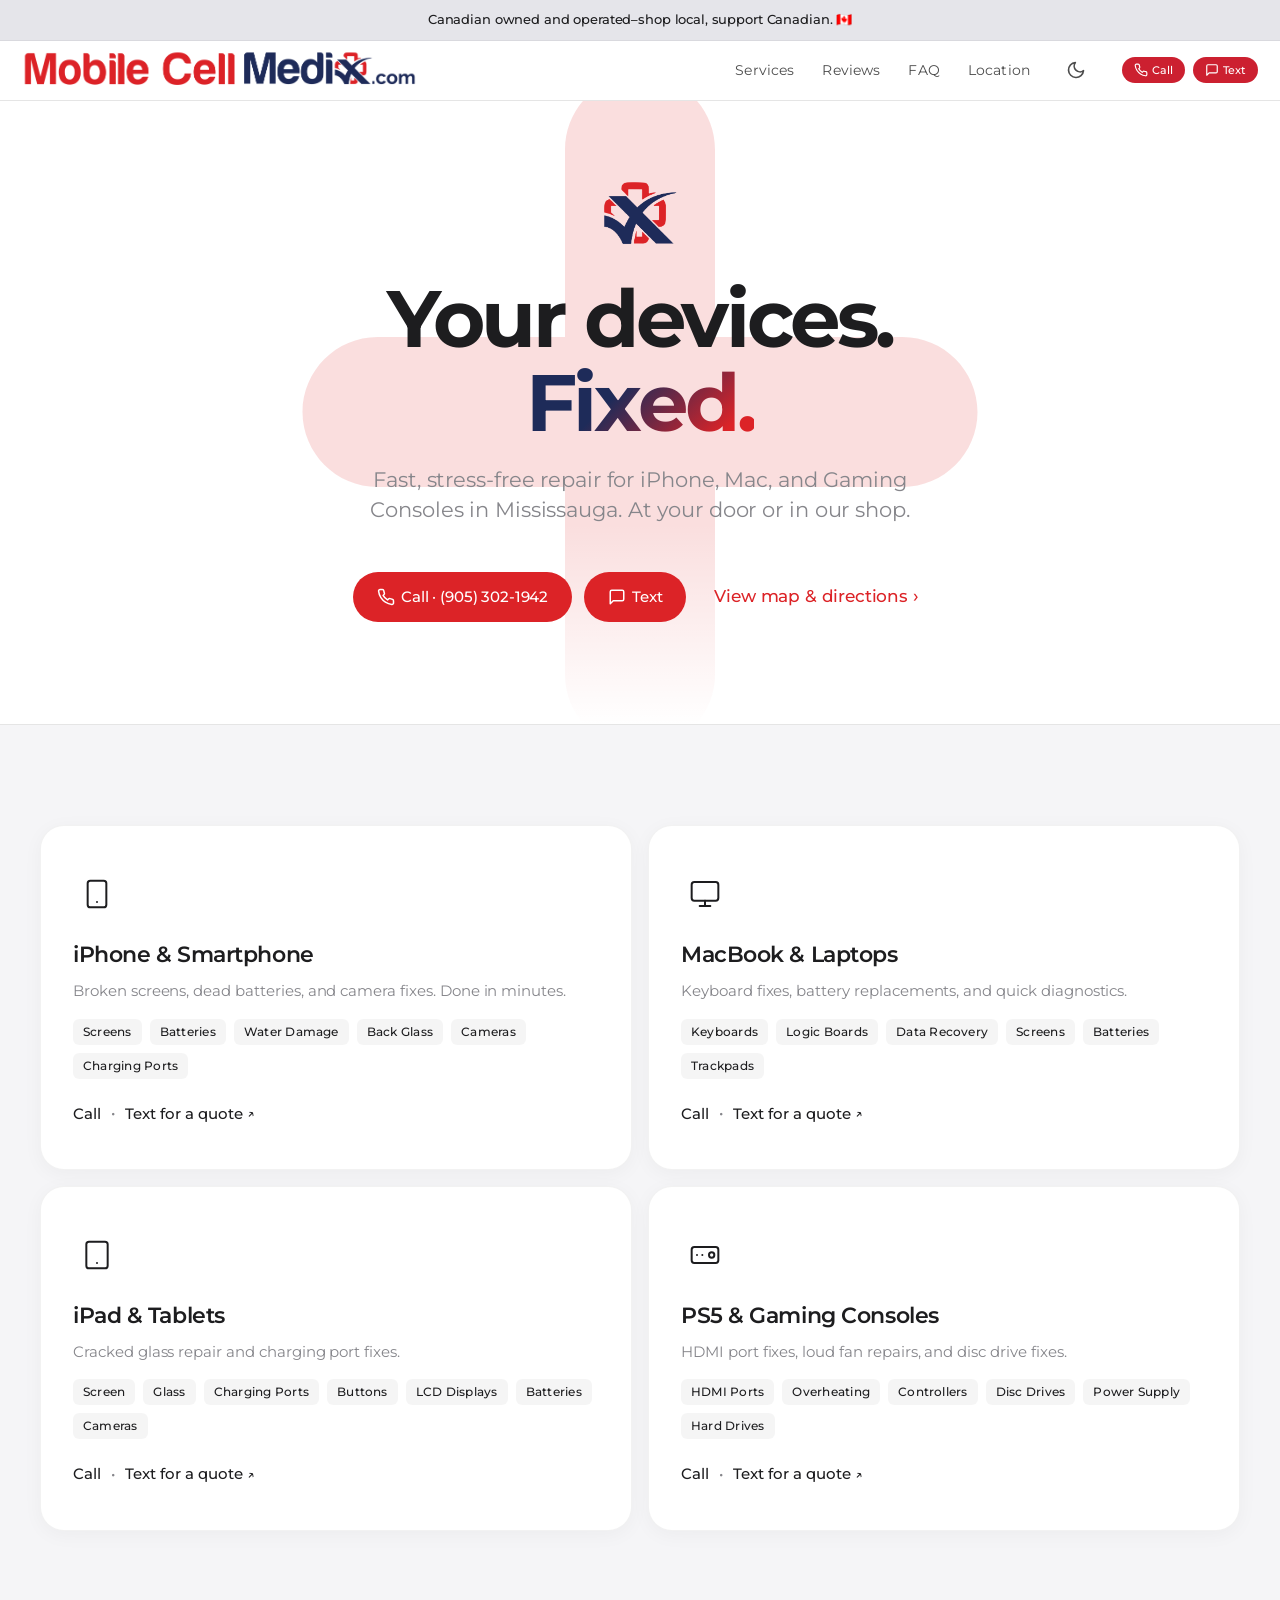
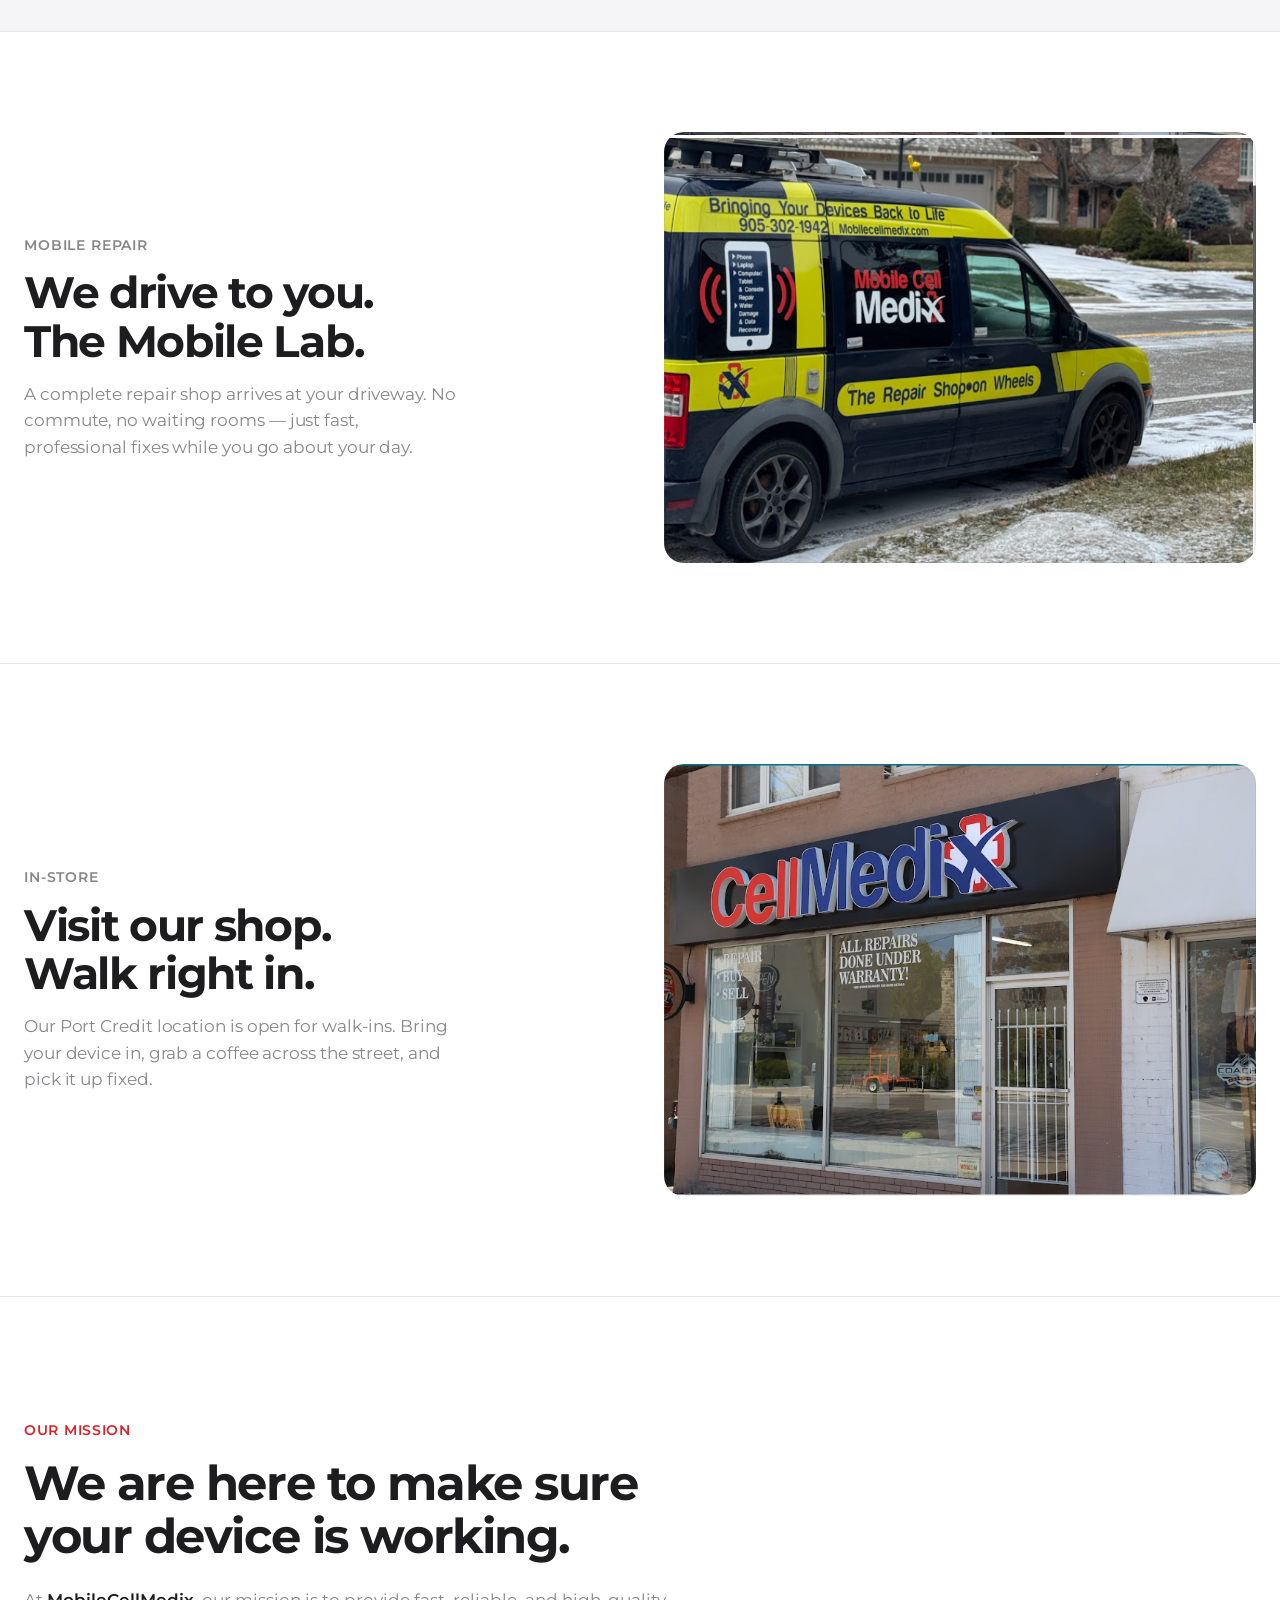
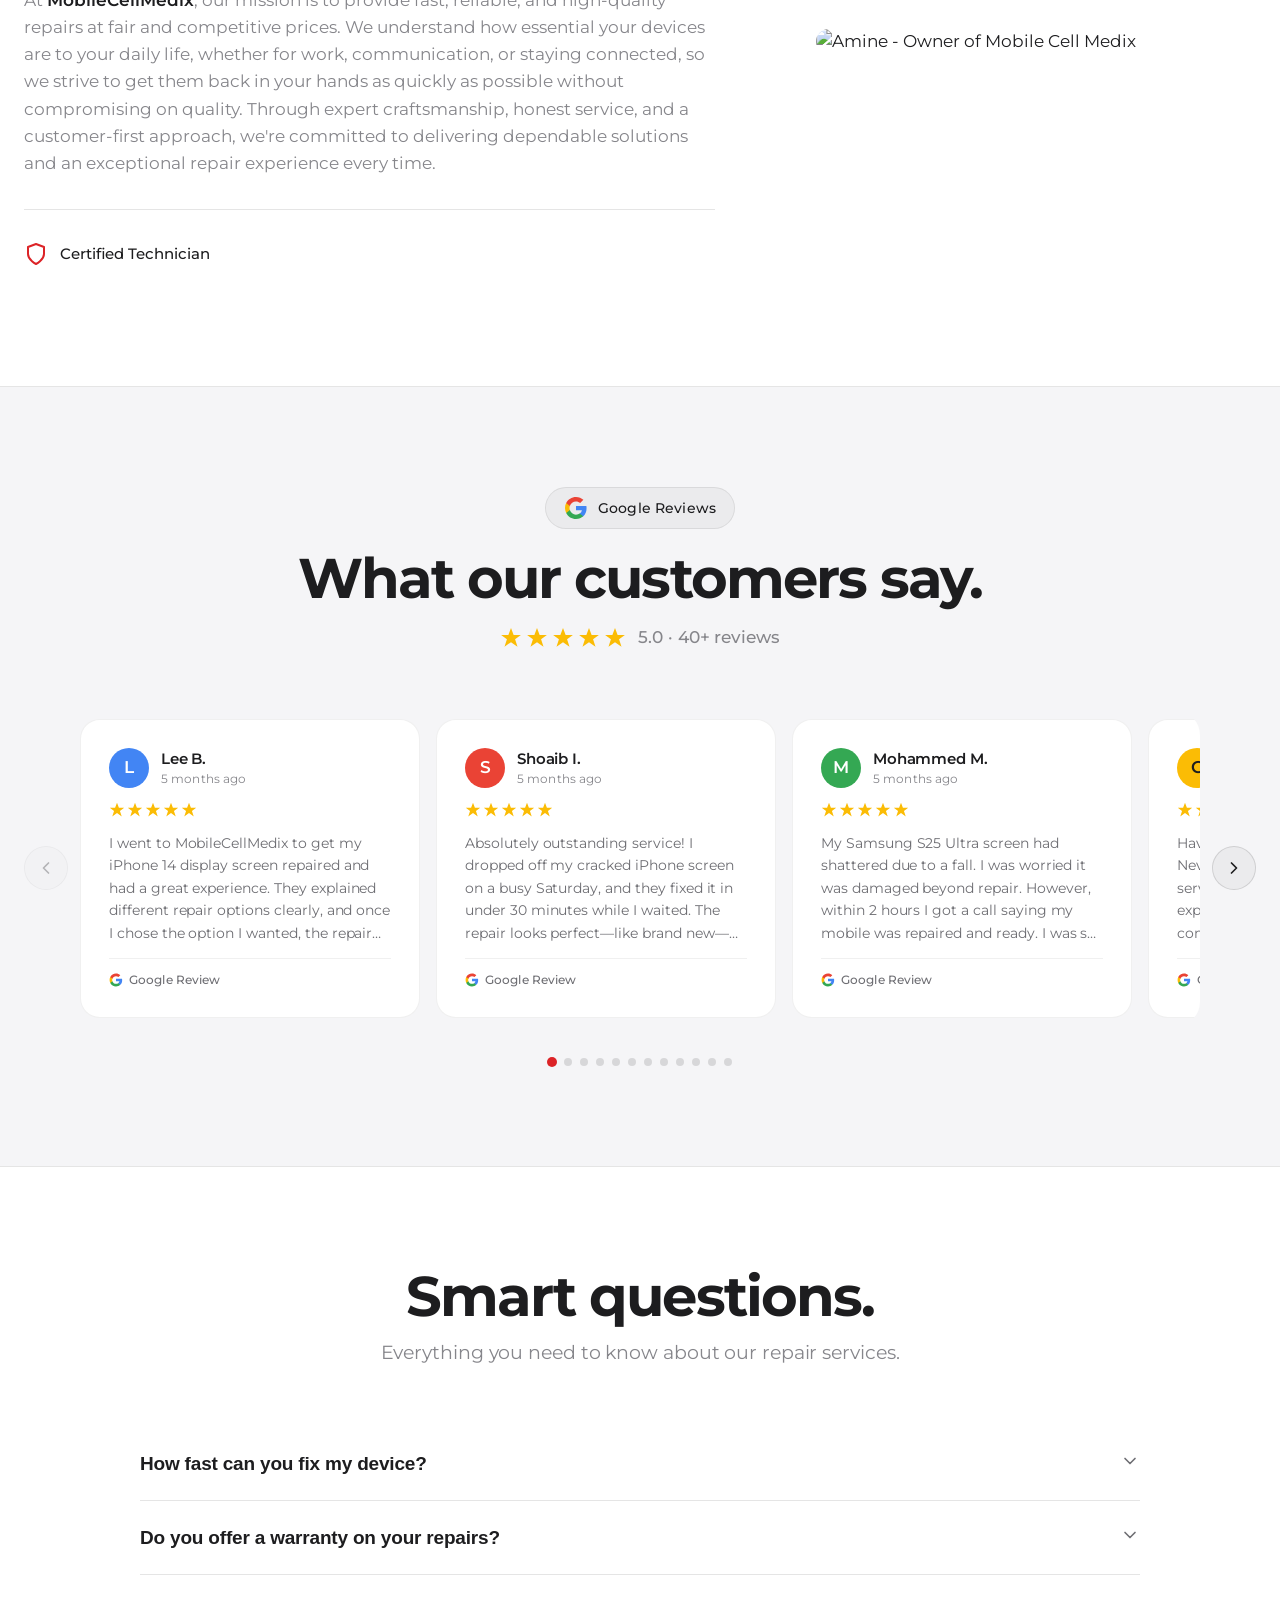
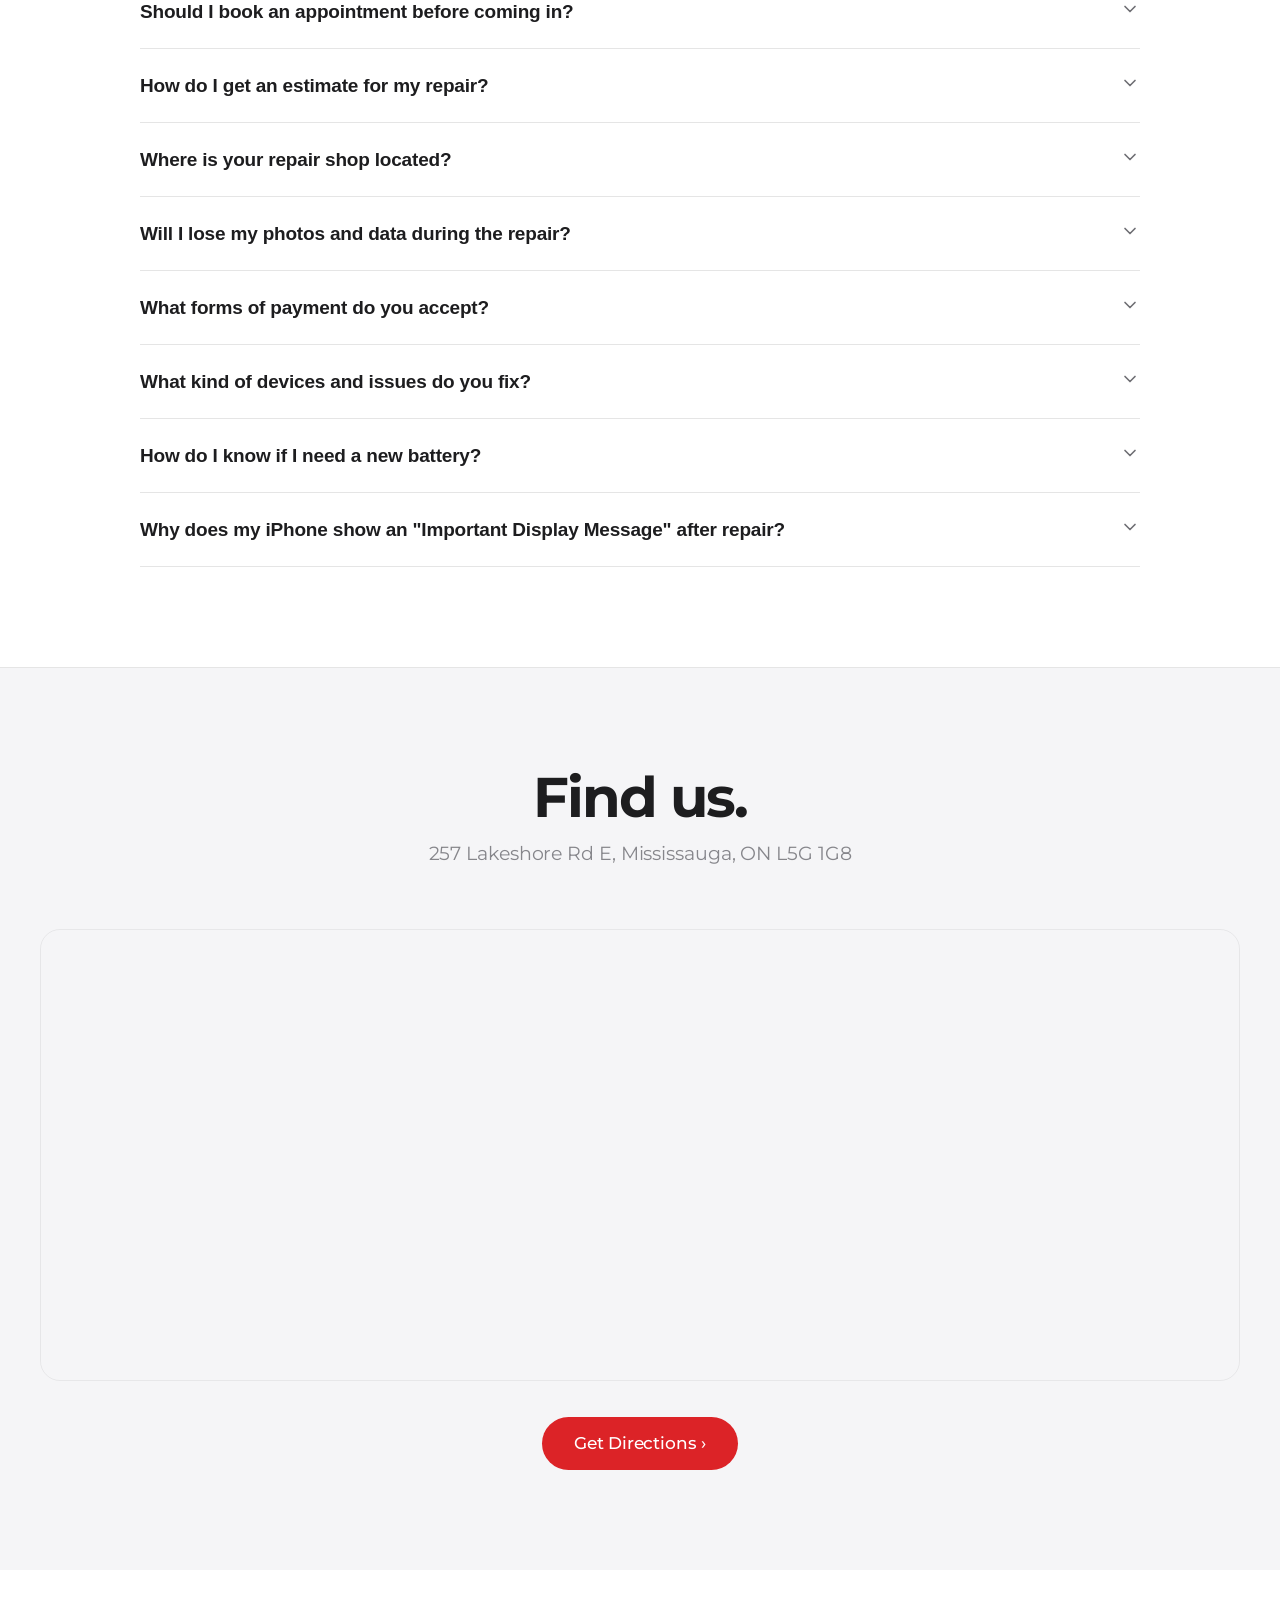
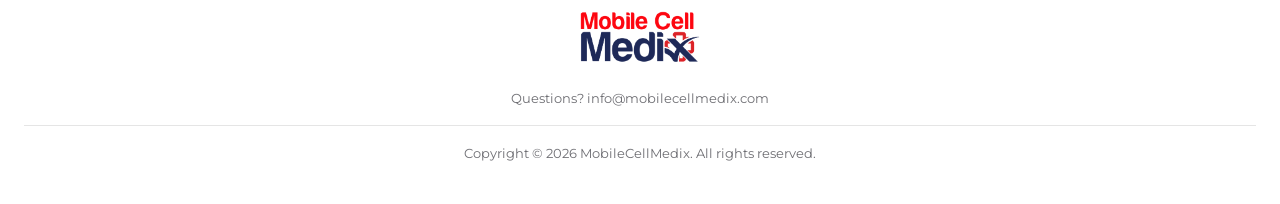
==== index.html @ 8d27ac30 "Update business name in customer reviews" ====
<!doctype html>
<html lang="en">
  <head>
    <meta charset="UTF-8" />
    <meta name="viewport" content="width=device-width, initial-scale=1.0" />
    <title>MobileCellMedix — iPhone, Mac & Console Repair in Mississauga</title>
  <meta name="description" content="Professional repair for iPhone, MacBook, iPad, and PS5 in Mississauga. We come to you or visit our Port Credit shop." />
    
    <link rel="preconnect" href="https://fonts.googleapis.com">
    <link rel="preconnect" href="https://fonts.gstatic.com" crossorigin>
    <link href="https://fonts.googleapis.com/css2?family=Montserrat:wght@400;500;600;700&display=swap" rel="stylesheet">
    
    <link rel="stylesheet" href="styles.css" />
    <link rel="icon" href="photos/logo.png" type="image/png" />
  </head>

  <body>
    <body>
    <div class="top-banner">
      Canadian owned and operated–shop local, support Canadian. 🇨🇦
    </div>

    <!-- ========== Header ========== -->
    <header class="site-header" id="site-header">
      <div class="header-inner">
        <a href="#" class="header-logo">
          <img src="photos/logo_name_horizontal.png" alt="Mobile Cell Medix" />
        </a>
        <nav class="header-nav">
          <a href="#services" class="header-link">Services</a>
          <a href="#reviews" class="header-link">Reviews</a>
          <a href="#faq" class="header-link">FAQ</a>
          <a href="#map-section" class="header-link">Location</a>
          <button
            class="theme-toggle"
            id="theme-toggle"
            aria-label="Toggle light/dark mode"
          >
            <svg
              class="sun-icon"
              xmlns="http://www.w3.org/2000/svg"
              width="20"
              height="20"
              viewBox="0 0 24 24"
              fill="none"
              stroke="currentColor"
              stroke-width="2"
              stroke-linecap="round"
              stroke-linejoin="round"
            >
              <circle cx="12" cy="12" r="5" />
              <line x1="12" y1="1" x2="12" y2="3" />
              <line x1="12" y1="21" x2="12" y2="23" />
              <line x1="4.22" y1="4.22" x2="5.64" y2="5.64" />
              <line x1="18.36" y1="18.36" x2="19.78" y2="19.78" />
              <line x1="1" y1="12" x2="3" y2="12" />
              <line x1="21" y1="12" x2="23" y2="12" />
              <line x1="4.22" y1="19.78" x2="5.64" y2="18.36" />
              <line x1="18.36" y1="5.64" x2="19.78" y2="4.22" />
            </svg>
            <svg
              class="moon-icon"
              xmlns="http://www.w3.org/2000/svg"
              width="20"
              height="20"
              viewBox="0 0 24 24"
              fill="none"
              stroke="currentColor"
              stroke-width="2"
              stroke-linecap="round"
              stroke-linejoin="round"
              style="display: none"
            >
              <path d="M21 12.79A9 9 0 1 1 11.21 3 7 7 0 0 0 21 12.79z" />
            </svg>
          </button>
          <div class="header-contact-group">
            <a href="tel:9053021942" class="header-cta" title="Call us">
              <svg
                xmlns="http://www.w3.org/2000/svg"
                width="14"
                height="14"
                viewBox="0 0 24 24"
                fill="none"
                stroke="currentColor"
                stroke-width="2"
                stroke-linecap="round"
                stroke-linejoin="round"
              >
                <path
                  d="M22 16.92v3a2 2 0 0 1-2.18 2 19.79 19.79 0 0 1-8.63-3.07 19.5 19.5 0 0 1-6-6 19.79 19.79 0 0 1-3.07-8.67A2 2 0 0 1 4.11 2h3a2 2 0 0 1 2 1.72 12.84 12.84 0 0 0 .7 2.81 2 2 0 0 1-.45 2.11L8.09 9.91a16 16 0 0 0 6 6l1.27-1.27a2 2 0 0 1 2.11-.45 12.84 12.84 0 0 0 2.81.7A2 2 0 0 1 22 16.92z"
                ></path>
              </svg>
              Call
            </a>
            <a href="sms:9053021942" class="header-cta" title="Text us">
              <svg
                xmlns="http://www.w3.org/2000/svg"
                width="14"
                height="14"
                viewBox="0 0 24 24"
                fill="none"
                stroke="currentColor"
                stroke-width="2"
                stroke-linecap="round"
                stroke-linejoin="round"
              >
                <path
                  d="M21 15a2 2 0 0 1-2 2H7l-4 4V5a2 2 0 0 1 2-2h14a2 2 0 0 1 2 2z"
                ></path>
              </svg>
              Text
            </a>
          </div>
        </nav>
      </div>
    </header>

    <!-- ========== Hero ========== -->
    <section class="hero">
      <svg
        class="bg-medic-cross"
        xmlns="http://www.w3.org/2000/svg"
        viewBox="0 0 24 24"
        fill="currentColor"
      >
        <path
          d="M19 10h-5V5c0-1.1-.9-2-2-2h-0c-1.1 0-2 .9-2 2v5H5c-1.1 0-2 .9-2 2v0c0 1.1.9 2 2 2h5v5c0 1.1.9 2 2 2h0c1.1 0 2-.9 2-2v-5h5c1.1 0 2-.9 2-2v0c0-1.1-.9-2-2-2z"
        />
      </svg>
      <div class="hero-content reveal">
        <img
          src="photos/logo.png"
          alt="Mobile Cell Medix"
          class="hero-logo"
          style="height: 64px; margin-bottom: 32px"
        />
        <h1>Your devices.<br /><span class="gradient-text">Fixed.</span></h1>
        <p class="subhead">
          Fast, stress-free repair for iPhone, Mac, and Gaming Consoles in
          Mississauga. At your door or in our shop.
        </p>
        <div class="hero-actions">
          <div class="contact-buttons-group">
            <a href="tel:9053021942" class="btn-primary" title="Call us">
              <svg
                xmlns="http://www.w3.org/2000/svg"
                width="18"
                height="18"
                viewBox="0 0 24 24"
                fill="none"
                stroke="currentColor"
                stroke-width="2"
                stroke-linecap="round"
                stroke-linejoin="round"
              >
                <path
                  d="M22 16.92v3a2 2 0 0 1-2.18 2 19.79 19.79 0 0 1-8.63-3.07 19.5 19.5 0 0 1-6-6 19.79 19.79 0 0 1-3.07-8.67A2 2 0 0 1 4.11 2h3a2 2 0 0 1 2 1.72 12.84 12.84 0 0 0 .7 2.81 2 2 0 0 1-.45 2.11L8.09 9.91a16 16 0 0 0 6 6l1.27-1.27a2 2 0 0 1 2.11-.45 12.84 12.84 0 0 0 2.81.7A2 2 0 0 1 22 16.92z"
                ></path>
              </svg>
              Call · (905) 302‑1942
            </a>
            <a href="sms:9053021942" class="btn-primary" title="Text us">
              <svg
                xmlns="http://www.w3.org/2000/svg"
                width="18"
                height="18"
                viewBox="0 0 24 24"
                fill="none"
                stroke="currentColor"
                stroke-width="2"
                stroke-linecap="round"
                stroke-linejoin="round"
              >
                <path
                  d="M21 15a2 2 0 0 1-2 2H7l-4 4V5a2 2 0 0 1 2-2h14a2 2 0 0 1 2 2z"
                ></path>
              </svg>
              Text
            </a>
          </div>
          <a href="#map-section" class="btn-secondary" id="directions-link">
            View map &amp; directions<span class="chevron"> ›</span>
          </a>
        </div>
      </div>
    </section>

    <hr class="section-divider" />

    <!-- ========== Services ========== -->
    <section class="services" id="services">
      <div class="services-grid">
        <div class="service-card reveal">
          <div class="service-icon">
            <svg
              xmlns="http://www.w3.org/2000/svg"
              width="32"
              height="32"
              viewBox="0 0 24 24"
              fill="none"
              stroke="currentColor"
              stroke-width="1.5"
              stroke-linecap="round"
              stroke-linejoin="round"
            >
              <rect x="5" y="2" width="14" height="20" rx="2" ry="2" />
              <line x1="12" y1="18" x2="12.01" y2="18" />
            </svg>
          </div>
          <h3>iPhone & Smartphone</h3>
          <p>
            Broken screens, dead batteries, and camera fixes. Done in minutes.
          </p>
          <div class="service-tags">
            <span>Screens</span>
            <span>Batteries</span>
            <span>Water Damage</span>
            <span>Back Glass</span>
            <span>Cameras</span>
            <span>Charging Ports</span>
          </div>
          <div class="service-actions">
            <a href="tel:9053021942" class="action-link">Call</a>
            <span class="action-divider">•</span>
            <a href="sms:9053021942" class="action-link"
              >Text for a quote <span>↗</span></a
            >
          </div>
        </div>

        <div class="service-card reveal">
          <div class="service-icon">
            <svg
              xmlns="http://www.w3.org/2000/svg"
              width="32"
              height="32"
              viewBox="0 0 24 24"
              fill="none"
              stroke="currentColor"
              stroke-width="1.5"
              stroke-linecap="round"
              stroke-linejoin="round"
            >
              <rect x="2" y="3" width="20" height="14" rx="2" ry="2" />
              <line x1="8" y1="21" x2="16" y2="21" />
              <line x1="12" y1="17" x2="12" y2="21" />
            </svg>
          </div>
          <h3>MacBook & Laptops</h3>
          <p>Keyboard fixes, battery replacements, and quick diagnostics.</p>
          <div class="service-tags">
            <span>Keyboards</span>
            <span>Logic Boards</span>
            <span>Data Recovery</span>
            <span>Screens</span>
            <span>Batteries</span>
            <span>Trackpads</span>
          </div>
          <div class="service-actions">
            <a href="tel:9053021942" class="action-link">Call</a>
            <span class="action-divider">•</span>
            <a href="sms:9053021942" class="action-link"
              >Text for a quote <span>↗</span></a
            >
          </div>
        </div>

        <div class="service-card reveal">
          <div class="service-icon">
            <svg
              xmlns="http://www.w3.org/2000/svg"
              width="32"
              height="32"
              viewBox="0 0 24 24"
              fill="none"
              stroke="currentColor"
              stroke-width="1.5"
              stroke-linecap="round"
              stroke-linejoin="round"
            >
              <rect x="4" y="2" width="16" height="20" rx="2" ry="2" />
              <line x1="12" y1="18" x2="12.01" y2="18" />
            </svg>
          </div>
          <h3>iPad & Tablets</h3>
          <p>Cracked glass repair and charging port fixes.</p>
          <div class="service-tags">
            <span>Screen</span>
            <span>Glass</span>
            <span>Charging Ports</span>
            <span>Buttons</span>
            <span>LCD Displays</span>
            <span>Batteries</span>
            <span>Cameras</span>
          </div>
          <div class="service-actions">
            <a href="tel:9053021942" class="action-link">Call</a>
            <span class="action-divider">•</span>
            <a href="sms:9053021942" class="action-link"
              >Text for a quote <span>↗</span></a
            >
          </div>
        </div>

        <div class="service-card reveal">
          <div class="service-icon">
            <svg
              xmlns="http://www.w3.org/2000/svg"
              width="32"
              height="32"
              viewBox="0 0 24 24"
              fill="none"
              stroke="currentColor"
              stroke-width="1.5"
              stroke-linecap="round"
              stroke-linejoin="round"
            >
              <rect x="2" y="6" width="20" height="12" rx="2" />
              <line x1="6" y1="12" x2="6.01" y2="12" />
              <line x1="10" y1="12" x2="10.01" y2="12" />
              <circle cx="17" cy="12" r="2" />
            </svg>
          </div>
          <h3>PS5 & Gaming Consoles</h3>
          <p>HDMI port fixes, loud fan repairs, and disc drive fixes.</p>
          <div class="service-tags">
            <span>HDMI Ports</span>
            <span>Overheating</span>
            <span>Controllers</span>
            <span>Disc Drives</span>
            <span>Power Supply</span>
            <span>Hard Drives</span>
          </div>
          <div class="service-actions">
            <a href="tel:9053021942" class="action-link">Call</a>
            <span class="action-divider">•</span>
            <a href="sms:9053021942" class="action-link"
              >Text for a quote <span>↗</span></a
            >
          </div>
        </div>
      </div>
    </section>

    <hr class="section-divider" />

    <!-- ========== Showcase ========== -->
    <section id="how-it-works">
      <!-- Row 1: Mobile Lab -->
      <div class="showcase-block">
        <div class="showcase-inner">
          <div class="showcase-text reveal">
            <p class="eyebrow">Mobile Repair</p>
            <h2>We drive to you.<br />The Mobile Lab.</h2>
            <p>
              A complete repair shop arrives at your driveway. No commute, no
              waiting rooms — just fast, professional fixes while you go about
              your day.
            </p>
          </div>
          <div class="showcase-media reveal-scale">
            <img
              src="photos/outside%20truck.png"
              alt="MobileCellMedix repair van arriving at a customer's home"
            />
          </div>
        </div>
      </div>

      <hr class="section-divider" />

      <!-- Row 2: Storefront -->
      <div class="showcase-block reverse">
        <div class="showcase-inner">
          <div class="showcase-media reveal-scale">
            <img
              src="photos/store%20photo.png"
              alt="MobileCellMedix storefront in Port Credit, Mississauga"
            />
          </div>
          <div class="showcase-text reveal">
            <p class="eyebrow">In-Store</p>
            <h2>Visit our shop.<br />Walk right in.</h2>
            <p>
              Our Port Credit location is open for walk-ins. Bring your device
              in, grab a coffee across the street, and pick it up fixed.
            </p>
          </div>
        </div>
      </div>
    </section>

    <hr class="section-divider" />

    <!-- ========== Meet the Owner ========== -->
    <section class="owner-section" id="about">
      <div class="container">
        <div class="owner-grid">
          <div class="owner-text reveal">
            <p class="eyebrow">Our Mission</p>
            <h2>We are here to make sure your device is working.</h2>
            <p>
              At <strong>MobileCellMedix</strong>, our mission is to provide fast, reliable, and high-quality repairs at fair and competitive prices. We understand how essential your devices are to your daily life, whether for work, communication, or staying connected, so we strive to get them back in your hands as quickly as possible without compromising on quality. Through expert craftsmanship, honest service, and a customer-first approach, we're committed to delivering dependable solutions and an exceptional repair experience every time.
            </p>
            <div class="owner-badge">
              <svg
                xmlns="http://www.w3.org/2000/svg"
                width="24"
                height="24"
                viewBox="0 0 24 24"
                fill="none"
                stroke="currentColor"
                stroke-width="2"
                stroke-linecap="round"
                stroke-linejoin="round"
                style="color: #dc2327"
              >
                <path d="M12 22s8-4 8-10V5l-8-3-8 3v7c0 6 8 10 8 10z" />
              </svg>
              <span>Certified Technician</span>
            </div>
          </div>
          <div class="owner-photos reveal-scale">
            <div class="photo-main">
              <img
                src="photos/amine_alone.jpeg"
                alt="Amine - Owner of Mobile Cell Medix"
              />
            </div>
          </div>
        </div>
      </div>
    </section>

    <hr class="section-divider" />

    <!-- ========== Reviews ========== -->
    <section class="reviews-section" id="reviews">
      <div class="container">
        <div class="section-header reveal">
          <div class="reviews-badge">
            <svg class="google-icon" viewBox="0 0 24 24" width="24" height="24">
              <path
                d="M22.56 12.25c0-.78-.07-1.53-.2-2.25H12v4.26h5.92a5.06 5.06 0 0 1-2.2 3.32v2.77h3.57c2.08-1.92 3.28-4.74 3.28-8.1z"
                fill="#4285F4"
              />
              <path
                d="M12 23c2.97 0 5.46-.98 7.28-2.66l-3.57-2.77c-.98.66-2.23 1.06-3.71 1.06-2.86 0-5.29-1.93-6.16-4.53H2.18v2.84C3.99 20.53 7.7 23 12 23z"
                fill="#34A853"
              />
              <path
                d="M5.84 14.09c-.22-.66-.35-1.36-.35-2.09s.13-1.43.35-2.09V7.07H2.18C1.43 8.55 1 10.22 1 12s.43 3.45 1.18 4.93l2.85-2.22.81-.62z"
                fill="#FBBC05"
              />
              <path
                d="M12 5.38c1.62 0 3.06.56 4.21 1.64l3.15-3.15C17.45 2.09 14.97 1 12 1 7.7 1 3.99 3.47 2.18 7.07l3.66 2.84c.87-2.6 3.3-4.53 6.16-4.53z"
                fill="#EA4335"
              />
            </svg>
            <span class="reviews-source">Google Reviews</span>
          </div>
          <h2>What our customers say.</h2>
          <div class="reviews-stars-summary">
            <div class="stars-row">
              <svg viewBox="0 0 20 20" width="22" height="22">
                <path
                  d="M10 1l2.39 6.17H19l-5.3 4.06L15.92 18 10 13.77 4.08 18l2.22-6.77L1 7.17h6.61z"
                  fill="#FBBC05"
                />
              </svg>
              <svg viewBox="0 0 20 20" width="22" height="22">
                <path
                  d="M10 1l2.39 6.17H19l-5.3 4.06L15.92 18 10 13.77 4.08 18l2.22-6.77L1 7.17h6.61z"
                  fill="#FBBC05"
                />
              </svg>
              <svg viewBox="0 0 20 20" width="22" height="22">
                <path
                  d="M10 1l2.39 6.17H19l-5.3 4.06L15.92 18 10 13.77 4.08 18l2.22-6.77L1 7.17h6.61z"
                  fill="#FBBC05"
                />
              </svg>
              <svg viewBox="0 0 20 20" width="22" height="22">
                <path
                  d="M10 1l2.39 6.17H19l-5.3 4.06L15.92 18 10 13.77 4.08 18l2.22-6.77L1 7.17h6.61z"
                  fill="#FBBC05"
                />
              </svg>
              <svg viewBox="0 0 20 20" width="22" height="22">
                <path
                  d="M10 1l2.39 6.17H19l-5.3 4.06L15.92 18 10 13.77 4.08 18l2.22-6.77L1 7.17h6.61z"
                  fill="#FBBC05"
                />
              </svg>
            </div>
            <span class="reviews-rating-text">5.0 · 40+ reviews</span>
          </div>
        </div>

        <!-- Carousel -->
        <div class="reviews-carousel-wrap">
          <button
            class="reviews-arrow reviews-arrow-left"
            aria-label="Previous reviews"
          >
            <svg
              width="20"
              height="20"
              viewBox="0 0 24 24"
              fill="none"
              stroke="currentColor"
              stroke-width="2"
              stroke-linecap="round"
              stroke-linejoin="round"
            >
              <polyline points="15 18 9 12 15 6" />
            </svg>
          </button>

          <div class="reviews-carousel" id="reviews-carousel">
            <div class="reviews-track" id="reviews-track">
              <!-- Review 1 -->
              <div class="review-card">
                <div class="review-card-top">
                  <div class="review-avatar" style="background: #4285f4">L</div>
                  <div class="review-meta">
                    <span class="review-name">Lee B.</span>
                    <span class="review-date">5 months ago</span>
                  </div>
                </div>
                <div class="review-stars">
                  <svg viewBox="0 0 20 20" width="16" height="16">
                    <path
                      d="M10 1l2.39 6.17H19l-5.3 4.06L15.92 18 10 13.77 4.08 18l2.22-6.77L1 7.17h6.61z"
                      fill="#FBBC05"
                    />
                  </svg>
                  <svg viewBox="0 0 20 20" width="16" height="16">
                    <path
                      d="M10 1l2.39 6.17H19l-5.3 4.06L15.92 18 10 13.77 4.08 18l2.22-6.77L1 7.17h6.61z"
                      fill="#FBBC05"
                    />
                  </svg>
                  <svg viewBox="0 0 20 20" width="16" height="16">
                    <path
                      d="M10 1l2.39 6.17H19l-5.3 4.06L15.92 18 10 13.77 4.08 18l2.22-6.77L1 7.17h6.61z"
                      fill="#FBBC05"
                    />
                  </svg>
                  <svg viewBox="0 0 20 20" width="16" height="16">
                    <path
                      d="M10 1l2.39 6.17H19l-5.3 4.06L15.92 18 10 13.77 4.08 18l2.22-6.77L1 7.17h6.61z"
                      fill="#FBBC05"
                    />
                  </svg>
                  <svg viewBox="0 0 20 20" width="16" height="16">
                    <path
                      d="M10 1l2.39 6.17H19l-5.3 4.06L15.92 18 10 13.77 4.08 18l2.22-6.77L1 7.17h6.61z"
                      fill="#FBBC05"
                    />
                  </svg>
                </div>
                <p class="review-text">
                  I went to MobileCellMedix to get my iPhone 14 display screen
                  repaired and had a great experience. They explained different
                  repair options clearly, and once I chose the option I wanted,
                  the repair was completed within 30 minutes. Professional,
                  quick, and honest service. Highly recommended!
                </p>
                <div class="review-google-badge">
                  <svg viewBox="0 0 24 24" width="14" height="14">
                    <path
                      d="M22.56 12.25c0-.78-.07-1.53-.2-2.25H12v4.26h5.92a5.06 5.06 0 0 1-2.2 3.32v2.77h3.57c2.08-1.92 3.28-4.74 3.28-8.1z"
                      fill="#4285F4"
                    />
                    <path
                      d="M12 23c2.97 0 5.46-.98 7.28-2.66l-3.57-2.77c-.98.66-2.23 1.06-3.71 1.06-2.86 0-5.29-1.93-6.16-4.53H2.18v2.84C3.99 20.53 7.7 23 12 23z"
                      fill="#34A853"
                    />
                    <path
                      d="M5.84 14.09c-.22-.66-.35-1.36-.35-2.09s.13-1.43.35-2.09V7.07H2.18C1.43 8.55 1 10.22 1 12s.43 3.45 1.18 4.93l2.85-2.22.81-.62z"
                      fill="#FBBC05"
                    />
                    <path
                      d="M12 5.38c1.62 0 3.06.56 4.21 1.64l3.15-3.15C17.45 2.09 14.97 1 12 1 7.7 1 3.99 3.47 2.18 7.07l3.66 2.84c.87-2.6 3.3-4.53 6.16-4.53z"
                      fill="#EA4335"
                    />
                  </svg>
                  <span>Google Review</span>
                </div>
              </div>

              <!-- Review 2 -->
              <div class="review-card">
                <div class="review-card-top">
                  <div class="review-avatar" style="background: #ea4335">S</div>
                  <div class="review-meta">
                    <span class="review-name">Shoaib I.</span>
                    <span class="review-date">5 months ago</span>
                  </div>
                </div>
                <div class="review-stars">
                  <svg viewBox="0 0 20 20" width="16" height="16">
                    <path
                      d="M10 1l2.39 6.17H19l-5.3 4.06L15.92 18 10 13.77 4.08 18l2.22-6.77L1 7.17h6.61z"
                      fill="#FBBC05"
                    />
                  </svg>
                  <svg viewBox="0 0 20 20" width="16" height="16">
                    <path
                      d="M10 1l2.39 6.17H19l-5.3 4.06L15.92 18 10 13.77 4.08 18l2.22-6.77L1 7.17h6.61z"
                      fill="#FBBC05"
                    />
                  </svg>
                  <svg viewBox="0 0 20 20" width="16" height="16">
                    <path
                      d="M10 1l2.39 6.17H19l-5.3 4.06L15.92 18 10 13.77 4.08 18l2.22-6.77L1 7.17h6.61z"
                      fill="#FBBC05"
                    />
                  </svg>
                  <svg viewBox="0 0 20 20" width="16" height="16">
                    <path
                      d="M10 1l2.39 6.17H19l-5.3 4.06L15.92 18 10 13.77 4.08 18l2.22-6.77L1 7.17h6.61z"
                      fill="#FBBC05"
                    />
                  </svg>
                  <svg viewBox="0 0 20 20" width="16" height="16">
                    <path
                      d="M10 1l2.39 6.17H19l-5.3 4.06L15.92 18 10 13.77 4.08 18l2.22-6.77L1 7.17h6.61z"
                      fill="#FBBC05"
                    />
                  </svg>
                </div>
                <p class="review-text">
                  Absolutely outstanding service! I dropped off my cracked
                  iPhone screen on a busy Saturday, and they fixed it in under
                  30 minutes while I waited. The repair looks perfect—like brand
                  new—and they even threw in a free tempered glass screen
                  protector. Highly recommend this shop!
                </p>
                <div class="review-google-badge">
                  <svg viewBox="0 0 24 24" width="14" height="14">
                    <path
                      d="M22.56 12.25c0-.78-.07-1.53-.2-2.25H12v4.26h5.92a5.06 5.06 0 0 1-2.2 3.32v2.77h3.57c2.08-1.92 3.28-4.74 3.28-8.1z"
                      fill="#4285F4"
                    />
                    <path
                      d="M12 23c2.97 0 5.46-.98 7.28-2.66l-3.57-2.77c-.98.66-2.23 1.06-3.71 1.06-2.86 0-5.29-1.93-6.16-4.53H2.18v2.84C3.99 20.53 7.7 23 12 23z"
                      fill="#34A853"
                    />
                    <path
                      d="M5.84 14.09c-.22-.66-.35-1.36-.35-2.09s.13-1.43.35-2.09V7.07H2.18C1.43 8.55 1 10.22 1 12s.43 3.45 1.18 4.93l2.85-2.22.81-.62z"
                      fill="#FBBC05"
                    />
                    <path
                      d="M12 5.38c1.62 0 3.06.56 4.21 1.64l3.15-3.15C17.45 2.09 14.97 1 12 1 7.7 1 3.99 3.47 2.18 7.07l3.66 2.84c.87-2.6 3.3-4.53 6.16-4.53z"
                      fill="#EA4335"
                    />
                  </svg>
                  <span>Google Review</span>
                </div>
              </div>

              <!-- Review 3 -->
              <div class="review-card">
                <div class="review-card-top">
                  <div class="review-avatar" style="background: #34a853">M</div>
                  <div class="review-meta">
                    <span class="review-name">Mohammed M.</span>
                    <span class="review-date">5 months ago</span>
                  </div>
                </div>
                <div class="review-stars">
                  <svg viewBox="0 0 20 20" width="16" height="16">
                    <path
                      d="M10 1l2.39 6.17H19l-5.3 4.06L15.92 18 10 13.77 4.08 18l2.22-6.77L1 7.17h6.61z"
                      fill="#FBBC05"
                    />
                  </svg>
                  <svg viewBox="0 0 20 20" width="16" height="16">
                    <path
                      d="M10 1l2.39 6.17H19l-5.3 4.06L15.92 18 10 13.77 4.08 18l2.22-6.77L1 7.17h6.61z"
                      fill="#FBBC05"
                    />
                  </svg>
                  <svg viewBox="0 0 20 20" width="16" height="16">
                    <path
                      d="M10 1l2.39 6.17H19l-5.3 4.06L15.92 18 10 13.77 4.08 18l2.22-6.77L1 7.17h6.61z"
                      fill="#FBBC05"
                    />
                  </svg>
                  <svg viewBox="0 0 20 20" width="16" height="16">
                    <path
                      d="M10 1l2.39 6.17H19l-5.3 4.06L15.92 18 10 13.77 4.08 18l2.22-6.77L1 7.17h6.61z"
                      fill="#FBBC05"
                    />
                  </svg>
                  <svg viewBox="0 0 20 20" width="16" height="16">
                    <path
                      d="M10 1l2.39 6.17H19l-5.3 4.06L15.92 18 10 13.77 4.08 18l2.22-6.77L1 7.17h6.61z"
                      fill="#FBBC05"
                    />
                  </svg>
                </div>
                <p class="review-text">
                  My Samsung S25 Ultra screen had shattered due to a fall. I was
                  worried it was damaged beyond repair. However, within 2 hours
                  I got a call saying my mobile was repaired and ready. I was so
                  happy! They also charged me very reasonably.
                </p>
                <div class="review-google-badge">
                  <svg viewBox="0 0 24 24" width="14" height="14">
                    <path
                      d="M22.56 12.25c0-.78-.07-1.53-.2-2.25H12v4.26h5.92a5.06 5.06 0 0 1-2.2 3.32v2.77h3.57c2.08-1.92 3.28-4.74 3.28-8.1z"
                      fill="#4285F4"
                    />
                    <path
                      d="M12 23c2.97 0 5.46-.98 7.28-2.66l-3.57-2.77c-.98.66-2.23 1.06-3.71 1.06-2.86 0-5.29-1.93-6.16-4.53H2.18v2.84C3.99 20.53 7.7 23 12 23z"
                      fill="#34A853"
                    />
                    <path
                      d="M5.84 14.09c-.22-.66-.35-1.36-.35-2.09s.13-1.43.35-2.09V7.07H2.18C1.43 8.55 1 10.22 1 12s.43 3.45 1.18 4.93l2.85-2.22.81-.62z"
                      fill="#FBBC05"
                    />
                    <path
                      d="M12 5.38c1.62 0 3.06.56 4.21 1.64l3.15-3.15C17.45 2.09 14.97 1 12 1 7.7 1 3.99 3.47 2.18 7.07l3.66 2.84c.87-2.6 3.3-4.53 6.16-4.53z"
                      fill="#EA4335"
                    />
                  </svg>
                  <span>Google Review</span>
                </div>
              </div>

              <!-- Review 4 -->
              <div class="review-card">
                <div class="review-card-top">
                  <div
                    class="review-avatar"
                    style="background: #fbbc05; color: #1d1d1f"
                  >
                    G
                  </div>
                  <div class="review-meta">
                    <span class="review-name">Gabriel A.</span>
                    <span class="review-date">5 months ago</span>
                  </div>
                </div>
                <div class="review-stars">
                  <svg viewBox="0 0 20 20" width="16" height="16">
                    <path
                      d="M10 1l2.39 6.17H19l-5.3 4.06L15.92 18 10 13.77 4.08 18l2.22-6.77L1 7.17h6.61z"
                      fill="#FBBC05"
                    />
                  </svg>
                  <svg viewBox="0 0 20 20" width="16" height="16">
                    <path
                      d="M10 1l2.39 6.17H19l-5.3 4.06L15.92 18 10 13.77 4.08 18l2.22-6.77L1 7.17h6.61z"
                      fill="#FBBC05"
                    />
                  </svg>
                  <svg viewBox="0 0 20 20" width="16" height="16">
                    <path
                      d="M10 1l2.39 6.17H19l-5.3 4.06L15.92 18 10 13.77 4.08 18l2.22-6.77L1 7.17h6.61z"
                      fill="#FBBC05"
                    />
                  </svg>
                  <svg viewBox="0 0 20 20" width="16" height="16">
                    <path
                      d="M10 1l2.39 6.17H19l-5.3 4.06L15.92 18 10 13.77 4.08 18l2.22-6.77L1 7.17h6.61z"
                      fill="#FBBC05"
                    />
                  </svg>
                  <svg viewBox="0 0 20 20" width="16" height="16">
                    <path
                      d="M10 1l2.39 6.17H19l-5.3 4.06L15.92 18 10 13.77 4.08 18l2.22-6.77L1 7.17h6.61z"
                      fill="#FBBC05"
                    />
                  </svg>
                </div>
                <p class="review-text">
                  Have been going there since 8 years. Never experienced such
                  customer service anywhere else. Phone repair experts. I have
                  fixed all my phones and computers at this place. Definitely
                  recommend to anyone who is looking for quality service.
                </p>
                <div class="review-google-badge">
                  <svg viewBox="0 0 24 24" width="14" height="14">
                    <path
                      d="M22.56 12.25c0-.78-.07-1.53-.2-2.25H12v4.26h5.92a5.06 5.06 0 0 1-2.2 3.32v2.77h3.57c2.08-1.92 3.28-4.74 3.28-8.1z"
                      fill="#4285F4"
                    />
                    <path
                      d="M12 23c2.97 0 5.46-.98 7.28-2.66l-3.57-2.77c-.98.66-2.23 1.06-3.71 1.06-2.86 0-5.29-1.93-6.16-4.53H2.18v2.84C3.99 20.53 7.7 23 12 23z"
                      fill="#34A853"
                    />
                    <path
                      d="M5.84 14.09c-.22-.66-.35-1.36-.35-2.09s.13-1.43.35-2.09V7.07H2.18C1.43 8.55 1 10.22 1 12s.43 3.45 1.18 4.93l2.85-2.22.81-.62z"
                      fill="#FBBC05"
                    />
                    <path
                      d="M12 5.38c1.62 0 3.06.56 4.21 1.64l3.15-3.15C17.45 2.09 14.97 1 12 1 7.7 1 3.99 3.47 2.18 7.07l3.66 2.84c.87-2.6 3.3-4.53 6.16-4.53z"
                      fill="#EA4335"
                    />
                  </svg>
                  <span>Google Review</span>
                </div>
              </div>

              <!-- Review 5 -->
              <div class="review-card">
                <div class="review-card-top">
                  <div class="review-avatar" style="background: #4285f4">N</div>
                  <div class="review-meta">
                    <span class="review-name">Nicolas P.</span>
                    <span class="review-date">3 months ago</span>
                  </div>
                </div>
                <div class="review-stars">
                  <svg viewBox="0 0 20 20" width="16" height="16">
                    <path
                      d="M10 1l2.39 6.17H19l-5.3 4.06L15.92 18 10 13.77 4.08 18l2.22-6.77L1 7.17h6.61z"
                      fill="#FBBC05"
                    />
                  </svg>
                  <svg viewBox="0 0 20 20" width="16" height="16">
                    <path
                      d="M10 1l2.39 6.17H19l-5.3 4.06L15.92 18 10 13.77 4.08 18l2.22-6.77L1 7.17h6.61z"
                      fill="#FBBC05"
                    />
                  </svg>
                  <svg viewBox="0 0 20 20" width="16" height="16">
                    <path
                      d="M10 1l2.39 6.17H19l-5.3 4.06L15.92 18 10 13.77 4.08 18l2.22-6.77L1 7.17h6.61z"
                      fill="#FBBC05"
                    />
                  </svg>
                  <svg viewBox="0 0 20 20" width="16" height="16">
                    <path
                      d="M10 1l2.39 6.17H19l-5.3 4.06L15.92 18 10 13.77 4.08 18l2.22-6.77L1 7.17h6.61z"
                      fill="#FBBC05"
                    />
                  </svg>
                  <svg viewBox="0 0 20 20" width="16" height="16">
                    <path
                      d="M10 1l2.39 6.17H19l-5.3 4.06L15.92 18 10 13.77 4.08 18l2.22-6.77L1 7.17h6.61z"
                      fill="#FBBC05"
                    />
                  </svg>
                </div>
                <p class="review-text">
                  Very good, amazing pricing, I got my iPhone 15 Pro Max front
                  screen and back screen replaced as well as my battery and
                  charging done in a timely manner. Very respectful and was able
                  to solve my problems without any further issues. The work is
                  quality.
                </p>
                <div class="review-google-badge">
                  <svg viewBox="0 0 24 24" width="14" height="14">
                    <path
                      d="M22.56 12.25c0-.78-.07-1.53-.2-2.25H12v4.26h5.92a5.06 5.06 0 0 1-2.2 3.32v2.77h3.57c2.08-1.92 3.28-4.74 3.28-8.1z"
                      fill="#4285F4"
                    />
                    <path
                      d="M12 23c2.97 0 5.46-.98 7.28-2.66l-3.57-2.77c-.98.66-2.23 1.06-3.71 1.06-2.86 0-5.29-1.93-6.16-4.53H2.18v2.84C3.99 20.53 7.7 23 12 23z"
                      fill="#34A853"
                    />
                    <path
                      d="M5.84 14.09c-.22-.66-.35-1.36-.35-2.09s.13-1.43.35-2.09V7.07H2.18C1.43 8.55 1 10.22 1 12s.43 3.45 1.18 4.93l2.85-2.22.81-.62z"
                      fill="#FBBC05"
                    />
                    <path
                      d="M12 5.38c1.62 0 3.06.56 4.21 1.64l3.15-3.15C17.45 2.09 14.97 1 12 1 7.7 1 3.99 3.47 2.18 7.07l3.66 2.84c.87-2.6 3.3-4.53 6.16-4.53z"
                      fill="#EA4335"
                    />
                  </svg>
                  <span>Google Review</span>
                </div>
              </div>

              <!-- Review 6 -->
              <div class="review-card">
                <div class="review-card-top">
                  <div class="review-avatar" style="background: #ea4335">L</div>
                  <div class="review-meta">
                    <span class="review-name">Lee-Anne S.</span>
                    <span class="review-date">a year ago</span>
                  </div>
                </div>
                <div class="review-stars">
                  <svg viewBox="0 0 20 20" width="16" height="16">
                    <path
                      d="M10 1l2.39 6.17H19l-5.3 4.06L15.92 18 10 13.77 4.08 18l2.22-6.77L1 7.17h6.61z"
                      fill="#FBBC05"
                    />
                  </svg>
                  <svg viewBox="0 0 20 20" width="16" height="16">
                    <path
                      d="M10 1l2.39 6.17H19l-5.3 4.06L15.92 18 10 13.77 4.08 18l2.22-6.77L1 7.17h6.61z"
                      fill="#FBBC05"
                    />
                  </svg>
                  <svg viewBox="0 0 20 20" width="16" height="16">
                    <path
                      d="M10 1l2.39 6.17H19l-5.3 4.06L15.92 18 10 13.77 4.08 18l2.22-6.77L1 7.17h6.61z"
                      fill="#FBBC05"
                    />
                  </svg>
                  <svg viewBox="0 0 20 20" width="16" height="16">
                    <path
                      d="M10 1l2.39 6.17H19l-5.3 4.06L15.92 18 10 13.77 4.08 18l2.22-6.77L1 7.17h6.61z"
                      fill="#FBBC05"
                    />
                  </svg>
                  <svg viewBox="0 0 20 20" width="16" height="16">
                    <path
                      d="M10 1l2.39 6.17H19l-5.3 4.06L15.92 18 10 13.77 4.08 18l2.22-6.77L1 7.17h6.61z"
                      fill="#FBBC05"
                    />
                  </svg>
                </div>
                <p class="review-text">
                  I had such a positive experience at MobileCellMedix. My iPhone
                  wouldn't start and I needed it repaired ASAP. The manager
                  Martin ordered me a new battery and installed it in 2 hours.
                  My cell phone is the only way people can contact me and I rely
                  on it so much. I highly recommend them!
                </p>
                <div class="review-google-badge">
                  <svg viewBox="0 0 24 24" width="14" height="14">
                    <path
                      d="M22.56 12.25c0-.78-.07-1.53-.2-2.25H12v4.26h5.92a5.06 5.06 0 0 1-2.2 3.32v2.77h3.57c2.08-1.92 3.28-4.74 3.28-8.1z"
                      fill="#4285F4"
                    />
                    <path
                      d="M12 23c2.97 0 5.46-.98 7.28-2.66l-3.57-2.77c-.98.66-2.23 1.06-3.71 1.06-2.86 0-5.29-1.93-6.16-4.53H2.18v2.84C3.99 20.53 7.7 23 12 23z"
                      fill="#34A853"
                    />
                    <path
                      d="M5.84 14.09c-.22-.66-.35-1.36-.35-2.09s.13-1.43.35-2.09V7.07H2.18C1.43 8.55 1 10.22 1 12s.43 3.45 1.18 4.93l2.85-2.22.81-.62z"
                      fill="#FBBC05"
                    />
                    <path
                      d="M12 5.38c1.62 0 3.06.56 4.21 1.64l3.15-3.15C17.45 2.09 14.97 1 12 1 7.7 1 3.99 3.47 2.18 7.07l3.66 2.84c.87-2.6 3.3-4.53 6.16-4.53z"
                      fill="#EA4335"
                    />
                  </svg>
                  <span>Google Review</span>
                </div>
              </div>

              <!-- Review 7 -->
              <div class="review-card">
                <div class="review-card-top">
                  <div class="review-avatar" style="background: #34a853">S</div>
                  <div class="review-meta">
                    <span class="review-name">Syed M.</span>
                    <span class="review-date">5 months ago</span>
                  </div>
                </div>
                <div class="review-stars">
                  <svg viewBox="0 0 20 20" width="16" height="16">
                    <path
                      d="M10 1l2.39 6.17H19l-5.3 4.06L15.92 18 10 13.77 4.08 18l2.22-6.77L1 7.17h6.61z"
                      fill="#FBBC05"
                    />
                  </svg>
                  <svg viewBox="0 0 20 20" width="16" height="16">
                    <path
                      d="M10 1l2.39 6.17H19l-5.3 4.06L15.92 18 10 13.77 4.08 18l2.22-6.77L1 7.17h6.61z"
                      fill="#FBBC05"
                    />
                  </svg>
                  <svg viewBox="0 0 20 20" width="16" height="16">
                    <path
                      d="M10 1l2.39 6.17H19l-5.3 4.06L15.92 18 10 13.77 4.08 18l2.22-6.77L1 7.17h6.61z"
                      fill="#FBBC05"
                    />
                  </svg>
                  <svg viewBox="0 0 20 20" width="16" height="16">
                    <path
                      d="M10 1l2.39 6.17H19l-5.3 4.06L15.92 18 10 13.77 4.08 18l2.22-6.77L1 7.17h6.61z"
                      fill="#FBBC05"
                    />
                  </svg>
                  <svg viewBox="0 0 20 20" width="16" height="16">
                    <path
                      d="M10 1l2.39 6.17H19l-5.3 4.06L15.92 18 10 13.77 4.08 18l2.22-6.77L1 7.17h6.61z"
                      fill="#FBBC05"
                    />
                  </svg>
                </div>
                <p class="review-text">
                  I had a great experience with this phone refurbishment and
                  repair service. The staff was professional, knowledgeable, and
                  very helpful in explaining the issue with my phone. The repair
                  was done quickly and at a reasonable price, and my phone now
                  works like new. Highly recommended!
                </p>
                <div class="review-google-badge">
                  <svg viewBox="0 0 24 24" width="14" height="14">
                    <path
                      d="M22.56 12.25c0-.78-.07-1.53-.2-2.25H12v4.26h5.92a5.06 5.06 0 0 1-2.2 3.32v2.77h3.57c2.08-1.92 3.28-4.74 3.28-8.1z"
                      fill="#4285F4"
                    />
                    <path
                      d="M12 23c2.97 0 5.46-.98 7.28-2.66l-3.57-2.77c-.98.66-2.23 1.06-3.71 1.06-2.86 0-5.29-1.93-6.16-4.53H2.18v2.84C3.99 20.53 7.7 23 12 23z"
                      fill="#34A853"
                    />
                    <path
                      d="M5.84 14.09c-.22-.66-.35-1.36-.35-2.09s.13-1.43.35-2.09V7.07H2.18C1.43 8.55 1 10.22 1 12s.43 3.45 1.18 4.93l2.85-2.22.81-.62z"
                      fill="#FBBC05"
                    />
                    <path
                      d="M12 5.38c1.62 0 3.06.56 4.21 1.64l3.15-3.15C17.45 2.09 14.97 1 12 1 7.7 1 3.99 3.47 2.18 7.07l3.66 2.84c.87-2.6 3.3-4.53 6.16-4.53z"
                      fill="#EA4335"
                    />
                  </svg>
                  <span>Google Review</span>
                </div>
              </div>

              <!-- Review 8 -->
              <div class="review-card">
                <div class="review-card-top">
                  <div
                    class="review-avatar"
                    style="background: #fbbc05; color: #1d1d1f"
                  >
                    J
                  </div>
                  <div class="review-meta">
                    <span class="review-name">Jane M.</span>
                    <span class="review-date">2 weeks ago</span>
                  </div>
                </div>
                <div class="review-stars">
                  <svg viewBox="0 0 20 20" width="16" height="16">
                    <path
                      d="M10 1l2.39 6.17H19l-5.3 4.06L15.92 18 10 13.77 4.08 18l2.22-6.77L1 7.17h6.61z"
                      fill="#FBBC05"
                    />
                  </svg>
                  <svg viewBox="0 0 20 20" width="16" height="16">
                    <path
                      d="M10 1l2.39 6.17H19l-5.3 4.06L15.92 18 10 13.77 4.08 18l2.22-6.77L1 7.17h6.61z"
                      fill="#FBBC05"
                    />
                  </svg>
                  <svg viewBox="0 0 20 20" width="16" height="16">
                    <path
                      d="M10 1l2.39 6.17H19l-5.3 4.06L15.92 18 10 13.77 4.08 18l2.22-6.77L1 7.17h6.61z"
                      fill="#FBBC05"
                    />
                  </svg>
                  <svg viewBox="0 0 20 20" width="16" height="16">
                    <path
                      d="M10 1l2.39 6.17H19l-5.3 4.06L15.92 18 10 13.77 4.08 18l2.22-6.77L1 7.17h6.61z"
                      fill="#FBBC05"
                    />
                  </svg>
                  <svg viewBox="0 0 20 20" width="16" height="16">
                    <path
                      d="M10 1l2.39 6.17H19l-5.3 4.06L15.92 18 10 13.77 4.08 18l2.22-6.77L1 7.17h6.61z"
                      fill="#FBBC05"
                    />
                  </svg>
                </div>
                <p class="review-text">
                  Had dealt with Amine at this shop before with iPhone issues
                  and knew where to go for a new case. Rather than just replace
                  the metal holder he showed me cases where an adjustable holder
                  was already part of the case. Much more secure. Very happy
                  with the new case.
                </p>
                <div class="review-google-badge">
                  <svg viewBox="0 0 24 24" width="14" height="14">
                    <path
                      d="M22.56 12.25c0-.78-.07-1.53-.2-2.25H12v4.26h5.92a5.06 5.06 0 0 1-2.2 3.32v2.77h3.57c2.08-1.92 3.28-4.74 3.28-8.1z"
                      fill="#4285F4"
                    />
                    <path
                      d="M12 23c2.97 0 5.46-.98 7.28-2.66l-3.57-2.77c-.98.66-2.23 1.06-3.71 1.06-2.86 0-5.29-1.93-6.16-4.53H2.18v2.84C3.99 20.53 7.7 23 12 23z"
                      fill="#34A853"
                    />
                    <path
                      d="M5.84 14.09c-.22-.66-.35-1.36-.35-2.09s.13-1.43.35-2.09V7.07H2.18C1.43 8.55 1 10.22 1 12s.43 3.45 1.18 4.93l2.85-2.22.81-.62z"
                      fill="#FBBC05"
                    />
                    <path
                      d="M12 5.38c1.62 0 3.06.56 4.21 1.64l3.15-3.15C17.45 2.09 14.97 1 12 1 7.7 1 3.99 3.47 2.18 7.07l3.66 2.84c.87-2.6 3.3-4.53 6.16-4.53z"
                      fill="#EA4335"
                    />
                  </svg>
                  <span>Google Review</span>
                </div>
              </div>

              <!-- Review 9 -->
              <div class="review-card">
                <div class="review-card-top">
                  <div class="review-avatar" style="background: #4285f4">M</div>
                  <div class="review-meta">
                    <span class="review-name">M Jebbison</span>
                    <span class="review-date">5 months ago</span>
                  </div>
                </div>
                <div class="review-stars">
                  <svg viewBox="0 0 20 20" width="16" height="16">
                    <path
                      d="M10 1l2.39 6.17H19l-5.3 4.06L15.92 18 10 13.77 4.08 18l2.22-6.77L1 7.17h6.61z"
                      fill="#FBBC05"
                    />
                  </svg>
                  <svg viewBox="0 0 20 20" width="16" height="16">
                    <path
                      d="M10 1l2.39 6.17H19l-5.3 4.06L15.92 18 10 13.77 4.08 18l2.22-6.77L1 7.17h6.61z"
                      fill="#FBBC05"
                    />
                  </svg>
                  <svg viewBox="0 0 20 20" width="16" height="16">
                    <path
                      d="M10 1l2.39 6.17H19l-5.3 4.06L15.92 18 10 13.77 4.08 18l2.22-6.77L1 7.17h6.61z"
                      fill="#FBBC05"
                    />
                  </svg>
                  <svg viewBox="0 0 20 20" width="16" height="16">
                    <path
                      d="M10 1l2.39 6.17H19l-5.3 4.06L15.92 18 10 13.77 4.08 18l2.22-6.77L1 7.17h6.61z"
                      fill="#FBBC05"
                    />
                  </svg>
                  <svg viewBox="0 0 20 20" width="16" height="16">
                    <path
                      d="M10 1l2.39 6.17H19l-5.3 4.06L15.92 18 10 13.77 4.08 18l2.22-6.77L1 7.17h6.61z"
                      fill="#FBBC05"
                    />
                  </svg>
                </div>
                <p class="review-text">
                  Exceptional service, along with complete professionalism! I
                  brought my phone to repair the screen and had it fixed within
                  2.5 hours. They're definitely efficient. They've gained a long
                  term customer for sure!
                </p>
                <div class="review-google-badge">
                  <svg viewBox="0 0 24 24" width="14" height="14">
                    <path
                      d="M22.56 12.25c0-.78-.07-1.53-.2-2.25H12v4.26h5.92a5.06 5.06 0 0 1-2.2 3.32v2.77h3.57c2.08-1.92 3.28-4.74 3.28-8.1z"
                      fill="#4285F4"
                    />
                    <path
                      d="M12 23c2.97 0 5.46-.98 7.28-2.66l-3.57-2.77c-.98.66-2.23 1.06-3.71 1.06-2.86 0-5.29-1.93-6.16-4.53H2.18v2.84C3.99 20.53 7.7 23 12 23z"
                      fill="#34A853"
                    />
                    <path
                      d="M5.84 14.09c-.22-.66-.35-1.36-.35-2.09s.13-1.43.35-2.09V7.07H2.18C1.43 8.55 1 10.22 1 12s.43 3.45 1.18 4.93l2.85-2.22.81-.62z"
                      fill="#FBBC05"
                    />
                    <path
                      d="M12 5.38c1.62 0 3.06.56 4.21 1.64l3.15-3.15C17.45 2.09 14.97 1 12 1 7.7 1 3.99 3.47 2.18 7.07l3.66 2.84c.87-2.6 3.3-4.53 6.16-4.53z"
                      fill="#EA4335"
                    />
                  </svg>
                  <span>Google Review</span>
                </div>
              </div>

              <!-- Review 10 -->
              <div class="review-card">
                <div class="review-card-top">
                  <div class="review-avatar" style="background: #ea4335">I</div>
                  <div class="review-meta">
                    <span class="review-name">Ilkim C.</span>
                    <span class="review-date">5 months ago</span>
                  </div>
                </div>
                <div class="review-stars">
                  <svg viewBox="0 0 20 20" width="16" height="16">
                    <path
                      d="M10 1l2.39 6.17H19l-5.3 4.06L15.92 18 10 13.77 4.08 18l2.22-6.77L1 7.17h6.61z"
                      fill="#FBBC05"
                    />
                  </svg>
                  <svg viewBox="0 0 20 20" width="16" height="16">
                    <path
                      d="M10 1l2.39 6.17H19l-5.3 4.06L15.92 18 10 13.77 4.08 18l2.22-6.77L1 7.17h6.61z"
                      fill="#FBBC05"
                    />
                  </svg>
                  <svg viewBox="0 0 20 20" width="16" height="16">
                    <path
                      d="M10 1l2.39 6.17H19l-5.3 4.06L15.92 18 10 13.77 4.08 18l2.22-6.77L1 7.17h6.61z"
                      fill="#FBBC05"
                    />
                  </svg>
                  <svg viewBox="0 0 20 20" width="16" height="16">
                    <path
                      d="M10 1l2.39 6.17H19l-5.3 4.06L15.92 18 10 13.77 4.08 18l2.22-6.77L1 7.17h6.61z"
                      fill="#FBBC05"
                    />
                  </svg>
                  <svg viewBox="0 0 20 20" width="16" height="16">
                    <path
                      d="M10 1l2.39 6.17H19l-5.3 4.06L15.92 18 10 13.77 4.08 18l2.22-6.77L1 7.17h6.61z"
                      fill="#FBBC05"
                    />
                  </svg>
                </div>
                <p class="review-text">
                  Amine was the best. He went above and beyond to help me resell
                  my phone. I will definitely come back here and recommend it to
                  everyone!!
                </p>
                <div class="review-google-badge">
                  <svg viewBox="0 0 24 24" width="14" height="14">
                    <path
                      d="M22.56 12.25c0-.78-.07-1.53-.2-2.25H12v4.26h5.92a5.06 5.06 0 0 1-2.2 3.32v2.77h3.57c2.08-1.92 3.28-4.74 3.28-8.1z"
                      fill="#4285F4"
                    />
                    <path
                      d="M12 23c2.97 0 5.46-.98 7.28-2.66l-3.57-2.77c-.98.66-2.23 1.06-3.71 1.06-2.86 0-5.29-1.93-6.16-4.53H2.18v2.84C3.99 20.53 7.7 23 12 23z"
                      fill="#34A853"
                    />
                    <path
                      d="M5.84 14.09c-.22-.66-.35-1.36-.35-2.09s.13-1.43.35-2.09V7.07H2.18C1.43 8.55 1 10.22 1 12s.43 3.45 1.18 4.93l2.85-2.22.81-.62z"
                      fill="#FBBC05"
                    />
                    <path
                      d="M12 5.38c1.62 0 3.06.56 4.21 1.64l3.15-3.15C17.45 2.09 14.97 1 12 1 7.7 1 3.99 3.47 2.18 7.07l3.66 2.84c.87-2.6 3.3-4.53 6.16-4.53z"
                      fill="#EA4335"
                    />
                  </svg>
                  <span>Google Review</span>
                </div>
              </div>

              <!-- Review 11 -->
              <div class="review-card">
                <div class="review-card-top">
                  <div class="review-avatar" style="background: #34a853">S</div>
                  <div class="review-meta">
                    <span class="review-name">Seema F.</span>
                    <span class="review-date">5 months ago</span>
                  </div>
                </div>
                <div class="review-stars">
                  <svg viewBox="0 0 20 20" width="16" height="16">
                    <path
                      d="M10 1l2.39 6.17H19l-5.3 4.06L15.92 18 10 13.77 4.08 18l2.22-6.77L1 7.17h6.61z"
                      fill="#FBBC05"
                    />
                  </svg>
                  <svg viewBox="0 0 20 20" width="16" height="16">
                    <path
                      d="M10 1l2.39 6.17H19l-5.3 4.06L15.92 18 10 13.77 4.08 18l2.22-6.77L1 7.17h6.61z"
                      fill="#FBBC05"
                    />
                  </svg>
                  <svg viewBox="0 0 20 20" width="16" height="16">
                    <path
                      d="M10 1l2.39 6.17H19l-5.3 4.06L15.92 18 10 13.77 4.08 18l2.22-6.77L1 7.17h6.61z"
                      fill="#FBBC05"
                    />
                  </svg>
                  <svg viewBox="0 0 20 20" width="16" height="16">
                    <path
                      d="M10 1l2.39 6.17H19l-5.3 4.06L15.92 18 10 13.77 4.08 18l2.22-6.77L1 7.17h6.61z"
                      fill="#FBBC05"
                    />
                  </svg>
                  <svg viewBox="0 0 20 20" width="16" height="16">
                    <path
                      d="M10 1l2.39 6.17H19l-5.3 4.06L15.92 18 10 13.77 4.08 18l2.22-6.77L1 7.17h6.61z"
                      fill="#FBBC05"
                    />
                  </svg>
                </div>
                <p class="review-text">
                  The best and the most reliable electronic store. They have
                  compatible prices and get things repaired so quickly and
                  perfectly. It's more than 5 stars!
                </p>
                <div class="review-google-badge">
                  <svg viewBox="0 0 24 24" width="14" height="14">
                    <path
                      d="M22.56 12.25c0-.78-.07-1.53-.2-2.25H12v4.26h5.92a5.06 5.06 0 0 1-2.2 3.32v2.77h3.57c2.08-1.92 3.28-4.74 3.28-8.1z"
                      fill="#4285F4"
                    />
                    <path
                      d="M12 23c2.97 0 5.46-.98 7.28-2.66l-3.57-2.77c-.98.66-2.23 1.06-3.71 1.06-2.86 0-5.29-1.93-6.16-4.53H2.18v2.84C3.99 20.53 7.7 23 12 23z"
                      fill="#34A853"
                    />
                    <path
                      d="M5.84 14.09c-.22-.66-.35-1.36-.35-2.09s.13-1.43.35-2.09V7.07H2.18C1.43 8.55 1 10.22 1 12s.43 3.45 1.18 4.93l2.85-2.22.81-.62z"
                      fill="#FBBC05"
                    />
                    <path
                      d="M12 5.38c1.62 0 3.06.56 4.21 1.64l3.15-3.15C17.45 2.09 14.97 1 12 1 7.7 1 3.99 3.47 2.18 7.07l3.66 2.84c.87-2.6 3.3-4.53 6.16-4.53z"
                      fill="#EA4335"
                    />
                  </svg>
                  <span>Google Review</span>
                </div>
              </div>

              <!-- Review 12 -->
              <div class="review-card">
                <div class="review-card-top">
                  <div
                    class="review-avatar"
                    style="background: #fbbc05; color: #1d1d1f"
                  >
                    J
                  </div>
                  <div class="review-meta">
                    <span class="review-name">Jan D.</span>
                    <span class="review-date">5 months ago</span>
                  </div>
                </div>
                <div class="review-stars">
                  <svg viewBox="0 0 20 20" width="16" height="16">
                    <path
                      d="M10 1l2.39 6.17H19l-5.3 4.06L15.92 18 10 13.77 4.08 18l2.22-6.77L1 7.17h6.61z"
                      fill="#FBBC05"
                    />
                  </svg>
                  <svg viewBox="0 0 20 20" width="16" height="16">
                    <path
                      d="M10 1l2.39 6.17H19l-5.3 4.06L15.92 18 10 13.77 4.08 18l2.22-6.77L1 7.17h6.61z"
                      fill="#FBBC05"
                    />
                  </svg>
                  <svg viewBox="0 0 20 20" width="16" height="16">
                    <path
                      d="M10 1l2.39 6.17H19l-5.3 4.06L15.92 18 10 13.77 4.08 18l2.22-6.77L1 7.17h6.61z"
                      fill="#FBBC05"
                    />
                  </svg>
                  <svg viewBox="0 0 20 20" width="16" height="16">
                    <path
                      d="M10 1l2.39 6.17H19l-5.3 4.06L15.92 18 10 13.77 4.08 18l2.22-6.77L1 7.17h6.61z"
                      fill="#FBBC05"
                    />
                  </svg>
                  <svg viewBox="0 0 20 20" width="16" height="16">
                    <path
                      d="M10 1l2.39 6.17H19l-5.3 4.06L15.92 18 10 13.77 4.08 18l2.22-6.77L1 7.17h6.61z"
                      fill="#FBBC05"
                    />
                  </svg>
                </div>
                <p class="review-text">
                  Visited to duplicate iPhone data on new Google phone for
                  travel and cybersecurity. Helpful discussion about VPN, eSIM.
                  Quick reasonable service and pricing. Amine is now my
                  cellphone go-to person!
                </p>
                <div class="review-google-badge">
                  <svg viewBox="0 0 24 24" width="14" height="14">
                    <path
                      d="M22.56 12.25c0-.78-.07-1.53-.2-2.25H12v4.26h5.92a5.06 5.06 0 0 1-2.2 3.32v2.77h3.57c2.08-1.92 3.28-4.74 3.28-8.1z"
                      fill="#4285F4"
                    />
                    <path
                      d="M12 23c2.97 0 5.46-.98 7.28-2.66l-3.57-2.77c-.98.66-2.23 1.06-3.71 1.06-2.86 0-5.29-1.93-6.16-4.53H2.18v2.84C3.99 20.53 7.7 23 12 23z"
                      fill="#34A853"
                    />
                    <path
                      d="M5.84 14.09c-.22-.66-.35-1.36-.35-2.09s.13-1.43.35-2.09V7.07H2.18C1.43 8.55 1 10.22 1 12s.43 3.45 1.18 4.93l2.85-2.22.81-.62z"
                      fill="#FBBC05"
                    />
                    <path
                      d="M12 5.38c1.62 0 3.06.56 4.21 1.64l3.15-3.15C17.45 2.09 14.97 1 12 1 7.7 1 3.99 3.47 2.18 7.07l3.66 2.84c.87-2.6 3.3-4.53 6.16-4.53z"
                      fill="#EA4335"
                    />
                  </svg>
                  <span>Google Review</span>
                </div>
              </div>

              <!-- Review 13 -->
              <div class="review-card">
                <div class="review-card-top">
                  <div class="review-avatar" style="background: #4285f4">P</div>
                  <div class="review-meta">
                    <span class="review-name">Pat D.</span>
                    <span class="review-date">4 months ago</span>
                  </div>
                </div>
                <div class="review-stars">
                  <svg viewBox="0 0 20 20" width="16" height="16">
                    <path
                      d="M10 1l2.39 6.17H19l-5.3 4.06L15.92 18 10 13.77 4.08 18l2.22-6.77L1 7.17h6.61z"
                      fill="#FBBC05"
                    />
                  </svg>
                  <svg viewBox="0 0 20 20" width="16" height="16">
                    <path
                      d="M10 1l2.39 6.17H19l-5.3 4.06L15.92 18 10 13.77 4.08 18l2.22-6.77L1 7.17h6.61z"
                      fill="#FBBC05"
                    />
                  </svg>
                  <svg viewBox="0 0 20 20" width="16" height="16">
                    <path
                      d="M10 1l2.39 6.17H19l-5.3 4.06L15.92 18 10 13.77 4.08 18l2.22-6.77L1 7.17h6.61z"
                      fill="#FBBC05"
                    />
                  </svg>
                  <svg viewBox="0 0 20 20" width="16" height="16">
                    <path
                      d="M10 1l2.39 6.17H19l-5.3 4.06L15.92 18 10 13.77 4.08 18l2.22-6.77L1 7.17h6.61z"
                      fill="#FBBC05"
                    />
                  </svg>
                  <svg viewBox="0 0 20 20" width="16" height="16">
                    <path
                      d="M10 1l2.39 6.17H19l-5.3 4.06L15.92 18 10 13.77 4.08 18l2.22-6.77L1 7.17h6.61z"
                      fill="#FBBC05"
                    />
                  </svg>
                </div>
                <p class="review-text">
                  Competent, courteous, knowledgeable and efficient. Repaired my
                  cell phone and made suggestions for improved safety against
                  breakage.
                </p>
                <div class="review-google-badge">
                  <svg viewBox="0 0 24 24" width="14" height="14">
                    <path
                      d="M22.56 12.25c0-.78-.07-1.53-.2-2.25H12v4.26h5.92a5.06 5.06 0 0 1-2.2 3.32v2.77h3.57c2.08-1.92 3.28-4.74 3.28-8.1z"
                      fill="#4285F4"
                    />
                    <path
                      d="M12 23c2.97 0 5.46-.98 7.28-2.66l-3.57-2.77c-.98.66-2.23 1.06-3.71 1.06-2.86 0-5.29-1.93-6.16-4.53H2.18v2.84C3.99 20.53 7.7 23 12 23z"
                      fill="#34A853"
                    />
                    <path
                      d="M5.84 14.09c-.22-.66-.35-1.36-.35-2.09s.13-1.43.35-2.09V7.07H2.18C1.43 8.55 1 10.22 1 12s.43 3.45 1.18 4.93l2.85-2.22.81-.62z"
                      fill="#FBBC05"
                    />
                    <path
                      d="M12 5.38c1.62 0 3.06.56 4.21 1.64l3.15-3.15C17.45 2.09 14.97 1 12 1 7.7 1 3.99 3.47 2.18 7.07l3.66 2.84c.87-2.6 3.3-4.53 6.16-4.53z"
                      fill="#EA4335"
                    />
                  </svg>
                  <span>Google Review</span>
                </div>
              </div>

              <!-- Review 14 -->
              <div class="review-card">
                <div class="review-card-top">
                  <div class="review-avatar" style="background: #ea4335">L</div>
                  <div class="review-meta">
                    <span class="review-name">Layla J.</span>
                    <span class="review-date">5 months ago</span>
                  </div>
                </div>
                <div class="review-stars">
                  <svg viewBox="0 0 20 20" width="16" height="16">
                    <path
                      d="M10 1l2.39 6.17H19l-5.3 4.06L15.92 18 10 13.77 4.08 18l2.22-6.77L1 7.17h6.61z"
                      fill="#FBBC05"
                    />
                  </svg>
                  <svg viewBox="0 0 20 20" width="16" height="16">
                    <path
                      d="M10 1l2.39 6.17H19l-5.3 4.06L15.92 18 10 13.77 4.08 18l2.22-6.77L1 7.17h6.61z"
                      fill="#FBBC05"
                    />
                  </svg>
                  <svg viewBox="0 0 20 20" width="16" height="16">
                    <path
                      d="M10 1l2.39 6.17H19l-5.3 4.06L15.92 18 10 13.77 4.08 18l2.22-6.77L1 7.17h6.61z"
                      fill="#FBBC05"
                    />
                  </svg>
                  <svg viewBox="0 0 20 20" width="16" height="16">
                    <path
                      d="M10 1l2.39 6.17H19l-5.3 4.06L15.92 18 10 13.77 4.08 18l2.22-6.77L1 7.17h6.61z"
                      fill="#FBBC05"
                    />
                  </svg>
                  <svg viewBox="0 0 20 20" width="16" height="16">
                    <path
                      d="M10 1l2.39 6.17H19l-5.3 4.06L15.92 18 10 13.77 4.08 18l2.22-6.77L1 7.17h6.61z"
                      fill="#FBBC05"
                    />
                  </svg>
                </div>
                <p class="review-text">
                  Just got my iPhone fixed here, absolutely amazing customer
                  service and even better prices. They work quickly and
                  efficiently getting everything done in a short time frame even
                  on short notice. Love this place!!
                </p>
                <div class="review-google-badge">
                  <svg viewBox="0 0 24 24" width="14" height="14">
                    <path
                      d="M22.56 12.25c0-.78-.07-1.53-.2-2.25H12v4.26h5.92a5.06 5.06 0 0 1-2.2 3.32v2.77h3.57c2.08-1.92 3.28-4.74 3.28-8.1z"
                      fill="#4285F4"
                    />
                    <path
                      d="M12 23c2.97 0 5.46-.98 7.28-2.66l-3.57-2.77c-.98.66-2.23 1.06-3.71 1.06-2.86 0-5.29-1.93-6.16-4.53H2.18v2.84C3.99 20.53 7.7 23 12 23z"
                      fill="#34A853"
                    />
                    <path
                      d="M5.84 14.09c-.22-.66-.35-1.36-.35-2.09s.13-1.43.35-2.09V7.07H2.18C1.43 8.55 1 10.22 1 12s.43 3.45 1.18 4.93l2.85-2.22.81-.62z"
                      fill="#FBBC05"
                    />
                    <path
                      d="M12 5.38c1.62 0 3.06.56 4.21 1.64l3.15-3.15C17.45 2.09 14.97 1 12 1 7.7 1 3.99 3.47 2.18 7.07l3.66 2.84c.87-2.6 3.3-4.53 6.16-4.53z"
                      fill="#EA4335"
                    />
                  </svg>
                  <span>Google Review</span>
                </div>
              </div>
            </div>
          </div>

          <button
            class="reviews-arrow reviews-arrow-right"
            aria-label="Next reviews"
          >
            <svg
              width="20"
              height="20"
              viewBox="0 0 24 24"
              fill="none"
              stroke="currentColor"
              stroke-width="2"
              stroke-linecap="round"
              stroke-linejoin="round"
            >
              <polyline points="9 18 15 12 9 6" />
            </svg>
          </button>
        </div>

        <!-- Carousel dots -->
        <div class="reviews-dots" id="reviews-dots"></div>
      </div>
    </section>

    <hr class="section-divider" />

    <!-- ========== FAQ ========== -->
    <section class="faq-section" id="faq">
      <div class="container">
        <div class="section-header reveal">
          <h2>Smart questions.</h2>
          <p>Everything you need to know about our repair services.</p>
        </div>

        <div class="faq-list reveal-scale">
          <div class="faq-item">
            <button class="faq-question" aria-expanded="false">
              How fast can you fix my device?
              <span class="faq-icon">
                <svg
                  width="20"
                  height="20"
                  viewBox="0 0 24 24"
                  fill="none"
                  stroke="currentColor"
                  stroke-width="2"
                  stroke-linecap="round"
                  stroke-linejoin="round"
                >
                  <polyline points="6 9 12 15 18 9"></polyline>
                </svg>
              </span>
            </button>
            <div class="faq-answer">
              <div class="faq-answer-inner">
                <p>
                  We know how tough it is to be without your phone. That's why
                  we aim to complete most standard repairs—like screen or
                  battery replacements—in under an hour. Drop it off, grab a
                  coffee, and it will usually be ready before you get back.
                </p>
              </div>
            </div>
          </div>

          <div class="faq-item">
            <button class="faq-question" aria-expanded="false">
              Do you offer a warranty on your repairs?
              <span class="faq-icon">
                <svg
                  width="20"
                  height="20"
                  viewBox="0 0 24 24"
                  fill="none"
                  stroke="currentColor"
                  stroke-width="2"
                  stroke-linecap="round"
                  stroke-linejoin="round"
                >
                  <polyline points="6 9 12 15 18 9"></polyline>
                </svg>
              </span>
            </button>
            <div class="faq-answer">
              <div class="faq-answer-inner">
                <p>
                  Absolutely. Quality is our top priority, which is why we back
                  our repair services with a solid warranty. For example, our
                  battery replacements include a full 1-year guarantee, giving
                  you complete peace of mind long after you leave the shop.
                </p>
              </div>
            </div>
          </div>

          <div class="faq-item">
            <button class="faq-question" aria-expanded="false">
              Should I book an appointment before coming in?
              <span class="faq-icon">
                <svg
                  width="20"
                  height="20"
                  viewBox="0 0 24 24"
                  fill="none"
                  stroke="currentColor"
                  stroke-width="2"
                  stroke-linecap="round"
                  stroke-linejoin="round"
                >
                  <polyline points="6 9 12 15 18 9"></polyline>
                </svg>
              </span>
            </button>
            <div class="faq-answer">
              <div class="faq-answer-inner">
                <p>
                  Walk-ins are always welcome at our Port Credit location! If
                  you're pressed for time, you can also schedule our mobile
                  repair van to come directly to your home or workplace for
                  ultimate convenience.
                </p>
              </div>
            </div>
          </div>

          <div class="faq-item">
            <button class="faq-question" aria-expanded="false">
              How do I get an estimate for my repair?
              <span class="faq-icon">
                <svg
                  width="20"
                  height="20"
                  viewBox="0 0 24 24"
                  fill="none"
                  stroke="currentColor"
                  stroke-width="2"
                  stroke-linecap="round"
                  stroke-linejoin="round"
                >
                  <polyline points="6 9 12 15 18 9"></polyline>
                </svg>
              </span>
            </button>
            <div class="faq-answer">
              <div class="faq-answer-inner">
                <p>
                  Getting a quote is simple and totally free. You can give us a
                  call at (905) 302-1942, shoot us a message, or just swing by
                  the shop. We'll diagnose the issue at no cost and give you an
                  upfront price before any work begins.
                </p>
              </div>
            </div>
          </div>

          <div class="faq-item">
            <button class="faq-question" aria-expanded="false">
              Where is your repair shop located?
              <span class="faq-icon">
                <svg
                  width="20"
                  height="20"
                  viewBox="0 0 24 24"
                  fill="none"
                  stroke="currentColor"
                  stroke-width="2"
                  stroke-linecap="round"
                  stroke-linejoin="round"
                >
                  <polyline points="6 9 12 15 18 9"></polyline>
                </svg>
              </span>
            </button>
            <div class="faq-answer">
              <div class="faq-answer-inner">
                <p>
                  Come visit us at 257 Lakeshore Rd E in the heart of Port
                  Credit, Mississauga (ON L5G 1G8). Can't make the drive? Let us
                  know, and our fully-outfitted mobile lab will drive to you.
                </p>
              </div>
            </div>
          </div>

          <div class="faq-item">
            <button class="faq-question" aria-expanded="false">
              Will I lose my photos and data during the repair?
              <span class="faq-icon">
                <svg
                  width="20"
                  height="20"
                  viewBox="0 0 24 24"
                  fill="none"
                  stroke="currentColor"
                  stroke-width="2"
                  stroke-linecap="round"
                  stroke-linejoin="round"
                >
                  <polyline points="6 9 12 15 18 9"></polyline>
                </svg>
              </span>
            </button>
            <div class="faq-answer">
              <div class="faq-answer-inner">
                <p>
                  Most hardware repairs won't affect your data. However, if you
                  want to be extra safe, we offer a dedicated data backup
                  service. We can securely save your information before the
                  repair and restore it immediately afterward.
                </p>
              </div>
            </div>
          </div>

          <div class="faq-item">
            <button class="faq-question" aria-expanded="false">
              What forms of payment do you accept?
              <span class="faq-icon">
                <svg
                  width="20"
                  height="20"
                  viewBox="0 0 24 24"
                  fill="none"
                  stroke="currentColor"
                  stroke-width="2"
                  stroke-linecap="round"
                  stroke-linejoin="round"
                >
                  <polyline points="6 9 12 15 18 9"></polyline>
                </svg>
              </span>
            </button>
            <div class="faq-answer">
              <div class="faq-answer-inner">
                <p>
                  We like to make things easy. You can pay using all major
                  credit cards, Interac debit, or cash.
                </p>
              </div>
            </div>
          </div>

          <div class="faq-item">
            <button class="faq-question" aria-expanded="false">
              What kind of devices and issues do you fix?
              <span class="faq-icon">
                <svg
                  width="20"
                  height="20"
                  viewBox="0 0 24 24"
                  fill="none"
                  stroke="currentColor"
                  stroke-width="2"
                  stroke-linecap="round"
                  stroke-linejoin="round"
                >
                  <polyline points="6 9 12 15 18 9"></polyline>
                </svg>
              </span>
            </button>
            <div class="faq-answer">
              <div class="faq-answer-inner">
                <p>
                  If it has a screen and a battery, chances are we can fix it.
                  From shattered iPhone screens and degraded batteries to
                  MacBook logic board issues and broken PlayStation HDMI ports,
                  our expert technicians handle it all.
                </p>
              </div>
            </div>
          </div>

          <div class="faq-item">
            <button class="faq-question" aria-expanded="false">
              How do I know if I need a new battery?
              <span class="faq-icon">
                <svg
                  width="20"
                  height="20"
                  viewBox="0 0 24 24"
                  fill="none"
                  stroke="currentColor"
                  stroke-width="2"
                  stroke-linecap="round"
                  stroke-linejoin="round"
                >
                  <polyline points="6 9 12 15 18 9"></polyline>
                </svg>
              </span>
            </button>
            <div class="faq-answer">
              <div class="faq-answer-inner">
                <p>
                  If your phone is dying quickly, shutting down unexpectedly at
                  20%, or feeling sluggish, your battery has likely degraded.
                  For iPhones, we generally recommend a replacement once your
                  "Battery Health" drops to 80% or below. A fresh battery will
                  make your device feel brand new again.
                </p>
              </div>
            </div>
          </div>

          <div class="faq-item">
            <button class="faq-question" aria-expanded="false">
              Why does my iPhone show an "Important Display Message" after
              repair?
              <span class="faq-icon">
                <svg
                  width="20"
                  height="20"
                  viewBox="0 0 24 24"
                  fill="none"
                  stroke="currentColor"
                  stroke-width="2"
                  stroke-linecap="round"
                  stroke-linejoin="round"
                >
                  <polyline points="6 9 12 15 18 9"></polyline>
                </svg>
              </span>
            </button>
            <div class="faq-answer">
              <div class="faq-answer-inner">
                <p>
                  Apple uses strict software locks on their components. Even
                  when we use premium, thoroughly tested parts to fix your
                  device, your iPhone may display a notification simply because
                  the repair wasn't done at an Apple Store. Rest assured, this
                  is a standard software notification and has absolutely zero
                  impact on your phone's performance or safety.
                </p>
              </div>
            </div>
          </div>
        </div>
      </div>
    </section>

    <hr class="section-divider" />

    <!-- ========== Map ========== -->
    <section class="map-section" id="map-section">
      <div class="container">
        <div class="section-header reveal">
          <h2>Find us.</h2>
          <p>257 Lakeshore Rd E, Mississauga, ON L5G 1G8</p>
        </div>
        <div class="map-embed-wrap reveal-scale">
          <iframe
            class="map-embed"
            src="https://maps.google.com/maps?q=257%20Lakeshore%20Rd%20E,%20Mississauga,%20ON%20L5G%201G8&t=&z=15&ie=UTF8&iwloc=&output=embed"
            allowfullscreen
            loading="lazy"
            referrerpolicy="no-referrer-when-downgrade"
            title="MobileCellMedix Location Map"
          >
          </iframe>
        </div>
        <div class="map-cta reveal">
          <a
            href="https://maps.app.goo.gl/gRpgyhFqJ18RgLif7"
            target="_blank"
            rel="noopener noreferrer"
            class="btn-primary"
          >
            Get Directions ›
          </a>
        </div>
      </div>
    </section>

    <!-- ========== Footer ========== -->
    <footer class="site-footer">
      <div class="footer-inner">
        <img
          src="photos/logo_name_wide.png"
          alt="Mobile Cell Medix"
          class="footer-logo"
        />
        <p>
          Questions?
          <a href="mailto:info@mobilecellmedix.com">info@mobilecellmedix.com</a>
        </p>
        <hr class="footer-sep" />
        <p>
          Copyright &copy; <span id="footer-year"></span> MobileCellMedix. All
          rights reserved.
        </p>
      </div>
    </footer>

    <script src="script.js"></script>
    <script>
      const themeToggle = document.getElementById("theme-toggle");
      const prefersLight = window.matchMedia("(prefers-color-scheme: light)");

      // Check local storage first, then default to light mode
      const currentTheme = localStorage.getItem("theme") || "light";
      if (currentTheme === "light") {
        document.body.classList.add("light-mode");
      } else if (currentTheme === "dark") {
        document.body.classList.remove("light-mode");
      }

      // Toggle manual preference
      themeToggle.addEventListener("click", () => {
        document.body.classList.toggle("light-mode");
        const isLight = document.body.classList.contains("light-mode");
        localStorage.setItem("theme", isLight ? "light" : "dark");
      });

      // Listen for system changes (only apply if user hasn't set a manual override)
      prefersLight.addEventListener("change", (e) => {
        if (!localStorage.getItem("theme")) {
          if (e.matches) {
            document.body.classList.add("light-mode");
          } else {
            document.body.classList.remove("light-mode");
          }
        }
      });
    </script>
  </body>
</html>
---- styles.css ----
/* ============================================
   MobileCellMedix — Iteration 5
   Dark Cupertino Cinematic
   ============================================ */

/* ---------- Top Banner ---------- */
.top-banner {
  background-color: #1c1c1e;
  color: #a1a1a6;
  text-align: center;
  padding: 10px 16px;
  font-size: 13px;
  font-weight: 500;
  letter-spacing: -0.01em;
  border-bottom: 1px solid rgba(255, 255, 255, 0.05);
  position: relative;
  z-index: 1001;
}

/* ---------- Reset & Base ---------- */

*,
*::before,
*::after {
  margin: 0;
  padding: 0;
  box-sizing: border-box;
}

html {
  scroll-behavior: smooth;
  -webkit-font-smoothing: antialiased;
  -moz-osx-font-smoothing: grayscale;
}

body {
  font-family:
    "Montserrat",
    -apple-system,
    BlinkMacSystemFont,
    sans-serif;
  color: #f5f5f7;
  background-color: #000000;
  line-height: 1.5;
  font-size: 17px;
  overflow-x: hidden;
}

img {
  display: block;
  max-width: 100%;
  height: auto;
}

a {
  text-decoration: none;
  color: inherit;
}

/* ---------- Sticky Header ---------- */
.site-header {
  position: sticky;
  top: 0;
  left: 0;
  width: 100%;
  height: 60px;
  z-index: 1000;
  display: flex;
  align-items: center;
  justify-content: center;
  background: rgba(0, 0, 0, 0.88);
  backdrop-filter: saturate(180%) blur(20px);
  -webkit-backdrop-filter: saturate(180%) blur(20px);
  border-bottom: 1px solid rgba(255, 255, 255, 0.1);
  transition: background 0.35s ease;
}

.site-header.scrolled {
  background: rgba(0, 0, 0, 0.88);
}

.header-inner {
  max-width: 1280px;
  width: 100%;
  padding: 0 22px;
  display: flex;
  align-items: center;
  justify-content: space-between;
}

.header-logo img {
  height: 44px;
  width: auto;
  transition: opacity 0.2s ease;
}

.header-nav {
  display: flex;
  align-items: center;
  gap: 28px;
}

.header-link {
  font-size: 14px;
  font-weight: 400;
  color: rgba(245, 245, 247, 0.8);
  letter-spacing: 0.01em;
  transition: color 0.2s ease;
}

.header-link:hover {
  color: #ffffff;
}

.header-contact-group {
  display: flex;
  align-items: center;
  gap: 8px;
}

.header-cta {
  display: inline-flex;
  align-items: center;
  gap: 4px;
  font-size: 11px;
  font-weight: 500;
  color: #ffffff;
  background: #cc2030;
  border-radius: 980px;
  padding: 5px 12px;
  transition: background 0.25s ease;
  white-space: nowrap;
}

.header-cta:hover {
  background: #dc2327;
  border-color: #dc2327;
}

/* ---------- Hero ---------- */
.hero {
  position: relative;
  min-height: auto;
  display: flex;
  align-items: center;
  justify-content: center;
  text-align: center;
  padding: 80px 24px 100px;
  background: #000000;
  overflow: hidden;
}

.hero::after {
  content: "";
  position: absolute;
  bottom: 0;
  left: 0;
  right: 0;
  height: 200px;
  background: linear-gradient(to top, #000000, transparent);
  pointer-events: none;
  z-index: 2;
}

.bg-medic-cross {
  position: absolute;
  top: 50%;
  left: 50%;
  transform: translate(-50%, -50%);
  width: 900px;
  height: 900px;
  color: rgba(220, 35, 39, 0.4);
  /* Much brighter in dark mode */
  z-index: 1;
  pointer-events: none;
}

.hero-content {
  position: relative;
  z-index: 3;
  max-width: 720px;
}

.hero-logo {
  height: 48px;
  width: auto;
  margin: 0 auto 28px;
  display: block;
}

.hero h1 {
  font-size: clamp(44px, 7vw, 80px);
  font-weight: 700;
  letter-spacing: -0.04em;
  line-height: 1.05;
  color: #f5f5f7;
  margin-bottom: 20px;
}

.hero h1 .gradient-text {
  background: linear-gradient(
    135deg,
    #1e2b59 0%,
    #1e2b59 40%,
    #dc2327 85%,
    #dc2327 100%
  );
  -webkit-background-clip: text;
  -webkit-text-fill-color: transparent;
  background-clip: text;
}

.hero .subhead {
  font-size: clamp(17px, 2.5vw, 21px);
  color: #86868b;
  font-weight: 400;
  line-height: 1.45;
  max-width: 540px;
  margin: 0 auto 44px;
  letter-spacing: -0.005em;
}

.hero-actions {
  display: flex;
  align-items: center;
  justify-content: center;
  gap: 20px;
  flex-wrap: wrap;
}

.contact-buttons-group {
  display: flex;
  align-items: center;
  gap: 12px;
  flex-wrap: wrap;
  justify-content: center;
}

.contact-buttons-group .btn-primary {
  padding: 14px 24px;
  font-size: 15px;
  gap: 6px;
}

.btn-primary {
  display: inline-flex;
  align-items: center;
  gap: 8px;
  background: #dc2327;
  color: #ffffff;
  font-size: 17px;
  font-weight: 500;
  padding: 14px 32px;
  border-radius: 980px;
  border: none;
  cursor: pointer;
  transition:
    background 0.25s ease,
    transform 0.15s ease;
  letter-spacing: -0.01em;
}

.btn-primary:hover {
  background: #a61a27;
}

.btn-primary:active {
  transform: scale(0.97);
}

.btn-secondary {
  display: inline-flex;
  align-items: center;
  gap: 5px;
  font-size: 17px;
  font-weight: 500;
  color: #dc2327;
  padding: 14px 8px;
  transition: color 0.2s ease;
  letter-spacing: -0.01em;
}

.btn-secondary:hover {
  color: #dc2327;
}

.btn-secondary .chevron {
  font-size: 18px;
  transition: transform 0.2s ease;
}

.btn-secondary:hover .chevron {
  transform: translateX(3px);
}

/* ---------- Divider ---------- */
.section-divider {
  width: 100%;
  border: none;
  border-top: 1px solid rgba(255, 255, 255, 0.06);
  margin: 0;
}

/* ---------- Services ---------- */
.services {
  padding: 100px 24px;
  background: #000000;
}

.section-header {
  text-align: center;
  margin-bottom: 60px;
}

.section-header h2 {
  font-size: clamp(36px, 5vw, 56px);
  font-weight: 700;
  letter-spacing: -0.035em;
  line-height: 1.07;
  color: #f5f5f7;
  margin-bottom: 12px;
}

.section-header p {
  font-size: 19px;
  color: #86868b;
  font-weight: 400;
  letter-spacing: -0.005em;
}

.services-grid {
  display: grid;
  grid-template-columns: repeat(2, 1fr);
  gap: 16px;
  max-width: 1200px;
  margin: 0 auto;
}

.service-card {
  position: relative;
  background: #1c1c1e;
  border-radius: 24px;
  padding: 44px 32px;
  overflow: hidden;
  transition:
    transform 0.35s cubic-bezier(0.25, 0.46, 0.45, 0.94),
    box-shadow 0.35s ease,
    border-color 0.35s ease;
  border: 1px solid rgba(255, 255, 255, 0.05);
  display: flex;
  flex-direction: column;
}

.service-card:hover {
  transform: translateY(-4px);
  box-shadow: 0 12px 48px rgba(204, 32, 48, 0.15);
  border-color: rgba(255, 255, 255, 0.1);
}

.service-card::before {
  content: "";
  position: absolute;
  top: 0;
  left: 0;
  right: 0;
  height: 1px;
  background: linear-gradient(
    90deg,
    transparent,
    rgba(255, 255, 255, 0.12),
    transparent
  );
  opacity: 0;
  transition: opacity 0.35s ease;
}

.service-card:hover::before {
  opacity: 1;
}

.service-icon {
  width: 48px;
  height: 48px;
  display: flex;
  align-items: center;
  justify-content: center;
  margin-bottom: 20px;
  color: #f5f5f7;
  transition:
    color 0.3s ease,
    transform 0.3s ease;
}

.service-icon svg {
  width: 32px;
  height: 32px;
}

.service-card h3 {
  font-size: 22px;
  font-weight: 600;
  letter-spacing: -0.02em;
  color: #f5f5f7;
  margin-bottom: 8px;
}

.service-card p {
  font-size: 15px;
  color: #86868b;
  line-height: 1.55;
  letter-spacing: -0.003em;
  flex-grow: 1;
}

.service-tags {
  display: flex;
  flex-wrap: wrap;
  gap: 8px;
  margin-top: 16px;
  margin-bottom: 24px;
}

.service-tags span {
  font-size: 12px;
  font-weight: 500;
  color: #86868b;
  background: rgba(255, 255, 255, 0.05);
  padding: 4px 10px;
  border-radius: 6px;
  letter-spacing: 0.02em;
}

.service-card:hover .service-icon {
  color: #dc2327;
  transform: scale(1.05);
}
.service-actions {
  display: flex;
  align-items: center;
  gap: 10px;
  margin-top: auto;
  font-size: 15px;
  font-weight: 500;
  color: #f5f5f7;
}

.action-divider {
  color: #86868b;
  font-size: 14px;
  user-select: none;
}

.action-link {
  display: inline-flex;
  align-items: center;
  gap: 4px;
  transition: color 0.2s ease;
  cursor: pointer;
}

.action-link span {
  font-size: 13px;
  transition: transform 0.2s ease;
}

.action-link:hover {
  color: #dc2327;
}

.action-link:hover span {
  transform: translate(2px, -2px);
}

/* ---------- Cinematic Showcase ---------- */
.showcase-block {
  position: relative;
  padding: 100px 24px;
  background: #000000;
}

.showcase-inner {
  display: grid;
  grid-template-columns: 1fr 1fr;
  gap: 48px;
  align-items: center;
  max-width: 1280px;
  margin: 0 auto;
}

.showcase-block.reverse .showcase-inner {
  direction: rtl;
}

.showcase-block.reverse .showcase-inner > * {
  direction: ltr;
}

.showcase-text .eyebrow {
  font-size: 14px;
  font-weight: 600;
  text-transform: uppercase;
  letter-spacing: 0.06em;
  color: #86868b;
  margin-bottom: 12px;
}

.showcase-text h2 {
  font-size: clamp(28px, 4vw, 44px);
  font-weight: 700;
  letter-spacing: -0.03em;
  line-height: 1.1;
  color: #f5f5f7;
  margin-bottom: 16px;
}

.showcase-text p {
  font-size: 17px;
  color: #86868b;
  line-height: 1.55;
  letter-spacing: -0.005em;
  max-width: 440px;
}

.showcase-media {
  position: relative;
  border-radius: 20px;
  overflow: hidden;
}

.showcase-media img {
  width: 100%;
  display: block;
  transition: transform 0.6s cubic-bezier(0.25, 0.46, 0.45, 0.94);
}

.showcase-media:hover img {
  transform: scale(1.03);
}

.showcase-media::after {
  content: "";
  position: absolute;
  inset: 0;
  border-radius: 20px;
  border: 1px solid rgba(255, 255, 255, 0.06);
  pointer-events: none;
}

/* ---------- Owner Section ---------- */
.owner-section {
  padding: 120px 24px;
}

.owner-section .container {
  max-width: 1280px;
  margin: 0 auto;
}

.owner-grid {
  display: grid;
  grid-template-columns: 1.2fr 0.8fr;
  gap: 80px;
  align-items: center;
}

.owner-text .eyebrow {
  display: inline-block;
  font-size: 14px;
  font-weight: 600;
  text-transform: uppercase;
  letter-spacing: 0.05em;
  color: #dc2327;
  margin-bottom: 16px;
}

.owner-text h2 {
  font-size: clamp(32px, 4vw, 48px);
  font-weight: 700;
  letter-spacing: -0.03em;
  line-height: 1.1;
  color: #f5f5f7;
  margin-bottom: 24px;
}

.owner-text p {
  font-size: 17px;
  color: #86868b;
  line-height: 1.6;
  margin-bottom: 20px;
}

.owner-text p strong {
  color: #f5f5f7;
  font-weight: 600;
}

.owner-badge {
  display: flex;
  align-items: center;
  gap: 12px;
  margin-top: 32px;
  padding-top: 32px;
  border-top: 1px solid rgba(255, 255, 255, 0.1);
}

.owner-badge span {
  font-size: 15px;
  font-weight: 500;
  color: #f5f5f7;
}

.owner-photos {
  display: flex;
  justify-content: flex-end;
  width: 100%;
}

.photo-main {
  border-radius: 20px;
  overflow: hidden;
  width: 100%;
  max-width: 440px;
}

.photo-main img {
  width: 100%;
  height: auto;
  object-fit: cover;
  display: block;
  transition: transform 0.6s cubic-bezier(0.25, 0.46, 0.45, 0.94);
}

.photo-main:hover img {
  transform: scale(1.03);
}

.photo-stack {
  display: flex;
  flex-direction: column;
  gap: 16px;
}

.photo-stack img {
  width: 100%;
  height: 100%;
  object-fit: cover;
  border-radius: 20px;
  aspect-ratio: 1 / 1;
  transition: transform 0.6s cubic-bezier(0.25, 0.46, 0.45, 0.94);
}

.photo-stack img:hover {
  transform: scale(1.03);
}

/* ---------- Map ---------- */
.map-section {
  padding: 100px 24px;
  background: #000000;
  text-align: center;
}

.map-section .container {
  max-width: 1200px;
  margin: 0 auto;
}

.map-embed-wrap {
  position: relative;
  border-radius: 20px;
  overflow: hidden;
  border: 1px solid rgba(255, 255, 255, 0.06);
  margin-bottom: 36px;
}

.map-embed {
  width: 100%;
  height: 450px;
  border: none;
  display: block;
  filter: invert(90%) hue-rotate(180deg) contrast(0.85);
}

.map-cta {
  margin-top: 8px;
}

/* ---------- Footer ---------- */
.site-footer {
  border-top: 1px solid rgba(255, 255, 255, 0.06);
  padding: 40px 24px;
  text-align: center;
  background: #000000;
}

.footer-inner {
  max-width: 1280px;
  margin: 0 auto;
}

.footer-logo {
  height: 52px;
  width: auto;
  margin: 0 auto 24px;
  display: block;
}

.footer-inner p {
  font-size: 13px;
  color: #6e6e73;
  line-height: 1.7;
}

.footer-inner a {
  color: #6e6e73;
  transition: color 0.2s ease;
}

.footer-inner a:hover {
  color: #dc2327;
}

.footer-sep {
  width: 100%;
  border: none;
  border-top: 1px solid rgba(255, 255, 255, 0.04);
  margin: 16px 0;
}

/* ---------- Reviews Section ---------- */
.reviews-section {
  padding: 100px 24px;
  background: #000000;
  overflow: hidden;
}

.reviews-section .container {
  max-width: 1400px;
  margin: 0 auto;
}

.reviews-badge {
  display: inline-flex;
  align-items: center;
  gap: 10px;
  background: rgba(255, 255, 255, 0.06);
  border: 1px solid rgba(255, 255, 255, 0.08);
  padding: 8px 18px;
  border-radius: 980px;
  margin-bottom: 20px;
}

.reviews-badge .google-icon {
  flex-shrink: 0;
}

.reviews-source {
  font-size: 14px;
  font-weight: 500;
  color: #f5f5f7;
  letter-spacing: 0.01em;
}

.reviews-stars-summary {
  display: flex;
  align-items: center;
  justify-content: center;
  gap: 12px;
  margin-top: 16px;
}

.stars-row {
  display: flex;
  gap: 4px;
}

.reviews-rating-text {
  font-size: 17px;
  font-weight: 500;
  color: #86868b;
  letter-spacing: -0.005em;
}

/* Carousel wrapper */
.reviews-carousel-wrap {
  position: relative;
  display: flex;
  align-items: center;
  gap: 12px;
}

.reviews-carousel {
  overflow: hidden;
  border-radius: 24px;
  flex: 1;
  cursor: grab;
}

.reviews-carousel.dragging {
  cursor: grabbing;
}

.reviews-track {
  display: flex;
  gap: 16px;
  transition: transform 0.5s cubic-bezier(0.25, 0.46, 0.45, 0.94);
  padding: 8px 0;
}

.reviews-carousel.dragging .reviews-track {
  transition: none;
}

/* Review card */
.review-card {
  min-width: 340px;
  max-width: 340px;
  background: #1c1c1e;
  border-radius: 20px;
  padding: 28px;
  border: 1px solid rgba(255, 255, 255, 0.06);
  display: flex;
  flex-direction: column;
  gap: 14px;
  flex-shrink: 0;
  transition:
    transform 0.35s cubic-bezier(0.25, 0.46, 0.45, 0.94),
    box-shadow 0.35s ease,
    border-color 0.35s ease;
}

.review-card:hover {
  transform: translateY(-4px);
  box-shadow: 0 12px 40px rgba(0, 0, 0, 0.4);
  border-color: rgba(255, 255, 255, 0.1);
}

.review-card-top {
  display: flex;
  align-items: center;
  gap: 12px;
}

.review-avatar {
  width: 40px;
  height: 40px;
  border-radius: 50%;
  display: flex;
  align-items: center;
  justify-content: center;
  font-size: 17px;
  font-weight: 600;
  color: #ffffff;
  flex-shrink: 0;
}

.review-meta {
  display: flex;
  flex-direction: column;
}

.review-name {
  font-size: 15px;
  font-weight: 600;
  color: #f5f5f7;
  letter-spacing: -0.01em;
}

.review-date {
  font-size: 12px;
  color: #86868b;
  letter-spacing: 0.01em;
}

.review-stars {
  display: flex;
  gap: 2px;
}

.review-text {
  font-size: 14px;
  color: #a1a1a6;
  line-height: 1.6;
  letter-spacing: -0.003em;
  flex-grow: 1;
  display: -webkit-box;
  -webkit-line-clamp: 5;
  -webkit-box-orient: vertical;
  overflow: hidden;
}

.review-google-badge {
  display: flex;
  align-items: center;
  gap: 6px;
  margin-top: auto;
  padding-top: 12px;
  border-top: 1px solid rgba(255, 255, 255, 0.06);
}

.review-google-badge span {
  font-size: 12px;
  color: #6e6e73;
  font-weight: 500;
  letter-spacing: 0.01em;
}

/* Arrow buttons */
.reviews-arrow {
  width: 44px;
  height: 44px;
  border-radius: 50%;
  border: 1px solid rgba(255, 255, 255, 0.12);
  background: rgba(255, 255, 255, 0.06);
  color: #f5f5f7;
  display: flex;
  align-items: center;
  justify-content: center;
  cursor: pointer;
  flex-shrink: 0;
  transition:
    background 0.25s ease,
    border-color 0.25s ease,
    transform 0.15s ease;
  z-index: 2;
}

.reviews-arrow:hover {
  background: rgba(255, 255, 255, 0.12);
  border-color: rgba(255, 255, 255, 0.2);
}

.reviews-arrow:active {
  transform: scale(0.93);
}

.reviews-arrow:disabled {
  opacity: 0.3;
  cursor: not-allowed;
}

/* Dots */
.reviews-dots {
  display: flex;
  justify-content: center;
  gap: 8px;
  margin-top: 32px;
}

.reviews-dot {
  width: 8px;
  height: 8px;
  border-radius: 50%;
  background: rgba(255, 255, 255, 0.15);
  border: none;
  cursor: pointer;
  transition:
    background 0.3s ease,
    transform 0.3s ease;
  padding: 0;
}

.reviews-dot.active {
  background: #dc2327;
  transform: scale(1.25);
}

.reviews-dot:hover:not(.active) {
  background: rgba(255, 255, 255, 0.3);
}

/* ---------- FAQ Section ---------- */
.faq-section {
  padding: 100px 24px;
  background: #000000;
}

.faq-section .container {
  max-width: 1000px;
  margin: 0 auto;
}

.faq-list {
  margin-top: 48px;
  display: flex;
  flex-direction: column;
}

.faq-item {
  border-bottom: 1px solid rgba(255, 255, 255, 0.1);
}

.faq-question {
  width: 100%;
  text-align: left;
  background: none;
  border: none;
  padding: 24px 0;
  display: flex;
  align-items: center;
  justify-content: space-between;
  font-size: 19px;
  font-weight: 600;
  color: #f5f5f7;
  cursor: pointer;
  letter-spacing: -0.01em;
  transition: color 0.2s ease;
}

.faq-question:hover {
  color: #ffffff;
}

.faq-icon {
  flex-shrink: 0;
  color: #86868b;
  transition:
    transform 0.3s cubic-bezier(0.25, 0.46, 0.45, 0.94),
    color 0.2s ease;
  margin-left: 16px;
}

.faq-question:hover .faq-icon {
  color: #f5f5f7;
}

.faq-item.active .faq-icon {
  transform: rotate(180deg);
  color: #dc2327;
}

.faq-answer {
  max-height: 0;
  overflow: hidden;
  transition: max-height 0.4s cubic-bezier(0.25, 0.46, 0.45, 0.94);
}

.faq-answer-inner {
  padding-bottom: 24px;
}

.faq-answer p {
  font-size: 16px;
  color: #86868b;
  line-height: 1.6;
  letter-spacing: -0.005em;
}

/* ---------- Responsive ---------- */
@media (max-width: 734px) {
  .hero {
    min-height: auto;
    padding: 60px 20px 72px;
  }

  .hero h1 {
    font-size: 40px;
  }

  .hero .subhead {
    font-size: 16px;
    margin-bottom: 32px;
  }

  .hero-actions {
    flex-direction: column;
    gap: 8px;
  }

  .btn-primary {
    width: 100%;
    justify-content: center;
    padding: 16px 28px;
  }

  .header-logo img {
    height: 24px;
    max-width: 140px;
    object-fit: contain;
  }

  .header-nav {
    gap: 12px;
  }

  .header-link {
    display: none;
  }

  .owner-grid {
    grid-template-columns: 1fr;
    gap: 48px;
  }

  .owner-section {
    padding: 72px 20px;
  }

  .owner-photos {
    grid-template-columns: 1fr;
    height: auto;
  }

  .photo-main img {
    aspect-ratio: 4 / 5;
  }

  .services {
    padding: 72px 20px;
  }

  .services-grid {
    grid-template-columns: 1fr;
    gap: 12px;
  }

  .service-card {
    padding: 32px 24px;
    border-radius: 20px;
  }

  .showcase-block {
    padding: 72px 20px;
  }

  .showcase-inner,
  .showcase-block.reverse .showcase-inner {
    grid-template-columns: 1fr;
    gap: 32px;
    direction: ltr;
  }

  .showcase-text {
    text-align: center;
  }

  .showcase-text p {
    max-width: 100%;
    margin: 0 auto;
  }

  .showcase-media {
    border-radius: 16px;
  }

  .map-section {
    padding: 72px 20px;
  }

  .map-embed {
    height: 300px;
  }

  .map-embed-wrap {
    border-radius: 16px;
  }

  .section-header h2 {
    font-size: 36px;
  }

  .reviews-section {
    padding: 72px 20px;
  }

  .review-card {
    min-width: 280px;
    max-width: 280px;
    padding: 24px;
  }

  .reviews-arrow {
    display: none;
  }

  .reviews-stars-summary {
    flex-direction: column;
    gap: 8px;
  }

  .faq-section {
    padding: 72px 20px;
  }

  .faq-question {
    font-size: 17px;
    padding: 20px 0;
  }
}

/* ---------- Animations ---------- */
@media (prefers-reduced-motion: no-preference) {
  .reveal {
    opacity: 0;
    transform: translateY(32px);
    transition:
      opacity 0.8s cubic-bezier(0.25, 0.46, 0.45, 0.94),
      transform 0.8s cubic-bezier(0.25, 0.46, 0.45, 0.94);
  }

  .reveal.visible {
    opacity: 1;
    transform: translateY(0);
  }

  .reveal-scale {
    opacity: 0;
    transform: scale(0.94);
    transition:
      opacity 0.8s cubic-bezier(0.25, 0.46, 0.45, 0.94),
      transform 0.8s cubic-bezier(0.25, 0.46, 0.45, 0.94);
  }

  .reveal-scale.visible {
    opacity: 1;
    transform: scale(1);
  }
}

@media (prefers-reduced-motion: reduce) {
  .reveal,
  .reveal-scale {
    opacity: 1;
    transform: none;
  }
}

/* ---------- Theme Toggle ---------- */
.theme-toggle {
  background: none;
  border: none;
  color: rgba(245, 245, 247, 0.8);
  cursor: pointer;
  padding: 8px;
  display: flex;
  align-items: center;
  justify-content: center;
  border-radius: 50%;
  transition:
    background 0.2s,
    color 0.2s;
}

.theme-toggle:hover {
  background: rgba(255, 255, 255, 0.1);
  color: #ffffff;
}

/* ---------- Light Mode Overrides ---------- */
body.light-mode .top-banner {
  background-color: #e5e5ea;
  color: #1d1d1f;
  border-bottom: 1px solid rgba(0, 0, 0, 0.05);
}

body.light-mode {
  background-color: #ffffff;
  color: #1d1d1f;
}

body.light-mode .site-header {
  background: rgba(255, 255, 255, 0.88);
  border-bottom: 1px solid rgba(0, 0, 0, 0.1);
}

body.light-mode .header-logo img {
  background: transparent;
  padding: 0;
}

body.light-mode .header-link,
body.light-mode .theme-toggle {
  color: rgba(0, 0, 0, 0.7);
}

body.light-mode .header-link:hover,
body.light-mode .theme-toggle:hover {
  color: #000000;
}

body.light-mode .theme-toggle:hover {
  background: rgba(0, 0, 0, 0.05);
}

body.light-mode .hero {
  background: #ffffff;
}

body.light-mode .hero::after {
  background: linear-gradient(to top, #ffffff, transparent);
}

body.light-mode .bg-medic-cross {
  color: rgba(220, 35, 39, 0.15);
  /* Much brighter in light mode */
}

body.light-mode .hero h1 {
  color: #1d1d1f;
}

body.light-mode .services,
body.light-mode .showcase-block,
body.light-mode .owner-section,
body.light-mode .map-section,
body.light-mode .site-footer {
  background: #ffffff;
}

body.light-mode .services {
  background: #f5f5f7;
}

body.light-mode .map-section {
  background: #f5f5f7;
}

body.light-mode .section-header h2,
body.light-mode .service-card h3,
body.light-mode .showcase-text h2,
body.light-mode .map-header h2,
body.light-mode .owner-text h2,
body.light-mode .owner-text p strong {
  color: #1d1d1f;
}

body.light-mode .service-card {
  background: #ffffff;
  border: 1px solid rgba(0, 0, 0, 0.05);
  box-shadow: 0 4px 20px rgba(0, 0, 0, 0.04);
}

body.light-mode .service-card:hover {
  border-color: rgba(0, 0, 0, 0.1);
  box-shadow: 0 8px 30px rgba(0, 0, 0, 0.08);
}

body.light-mode .service-icon,
body.light-mode .service-actions {
  color: #1d1d1f;
}

body.light-mode .service-tags span {
  background: rgba(0, 0, 0, 0.04);
  color: #1d1d1f;
}

body.light-mode .showcase-media::after {
  border: 1px solid rgba(0, 0, 0, 0.06);
}

body.light-mode .owner-badge {
  border-top: 1px solid rgba(0, 0, 0, 0.1);
}

body.light-mode .owner-badge span {
  color: #1d1d1f;
}

body.light-mode .footer-sep,
body.light-mode .section-divider {
  border-top: 1px solid rgba(0, 0, 0, 0.1);
}

body.light-mode .map-embed-wrap {
  border: 1px solid rgba(0, 0, 0, 0.06);
}

body.light-mode .map-embed {
  filter: none;
}

body.light-mode .reviews-section {
  background: #f5f5f7;
}

body.light-mode .reviews-badge {
  background: rgba(0, 0, 0, 0.04);
  border-color: rgba(0, 0, 0, 0.08);
}

body.light-mode .reviews-source {
  color: #1d1d1f;
}

body.light-mode .review-card {
  background: #ffffff;
  border-color: rgba(0, 0, 0, 0.06);
}

body.light-mode .review-card:hover {
  box-shadow: 0 12px 40px rgba(0, 0, 0, 0.1);
  border-color: rgba(0, 0, 0, 0.12);
}

body.light-mode .review-name {
  color: #1d1d1f;
}

body.light-mode .review-text {
  color: #6e6e73;
}

body.light-mode .review-google-badge {
  border-top-color: rgba(0, 0, 0, 0.06);
}

body.light-mode .reviews-arrow {
  background: rgba(0, 0, 0, 0.04);
  border-color: rgba(0, 0, 0, 0.12);
  color: #1d1d1f;
}

body.light-mode .reviews-arrow:hover {
  background: rgba(0, 0, 0, 0.08);
  border-color: rgba(0, 0, 0, 0.2);
}

body.light-mode .reviews-dot {
  background: rgba(0, 0, 0, 0.12);
}

body.light-mode .reviews-dot.active {
  background: #dc2327;
}

body.light-mode .reviews-dot:hover:not(.active) {
  background: rgba(0, 0, 0, 0.25);
}

body.light-mode .faq-section {
  background: #ffffff;
}

body.light-mode .faq-item {
  border-bottom-color: rgba(0, 0, 0, 0.1);
}

body.light-mode .faq-question {
  color: #1d1d1f;
}

body.light-mode .faq-question:hover {
  color: #000000;
}

body.light-mode .faq-icon {
  color: #6e6e73;
}

body.light-mode .faq-question:hover .faq-icon {
  color: #1d1d1f;
}

body.light-mode .faq-answer p {
  color: #6e6e73;
}

body.light-mode .sun-icon {
  display: none;
}

body.light-mode .moon-icon {
  display: block !important;
}
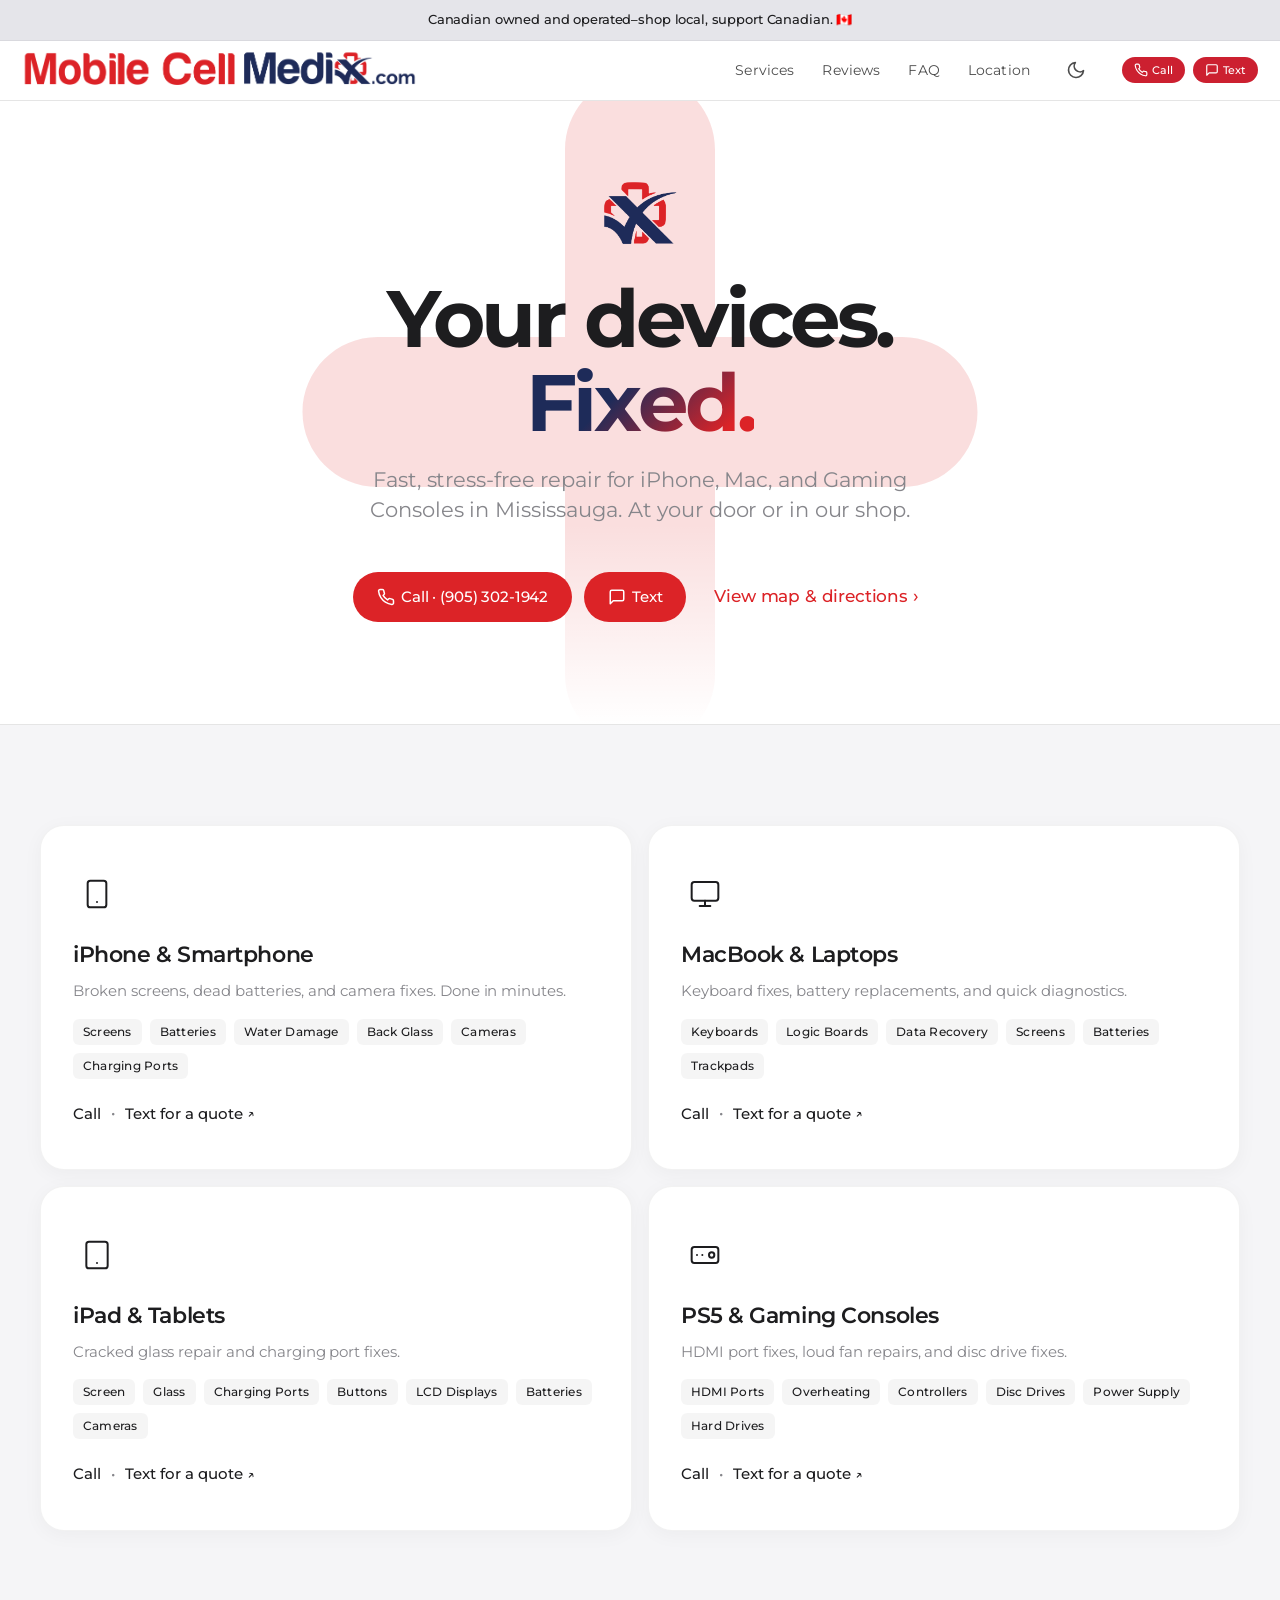
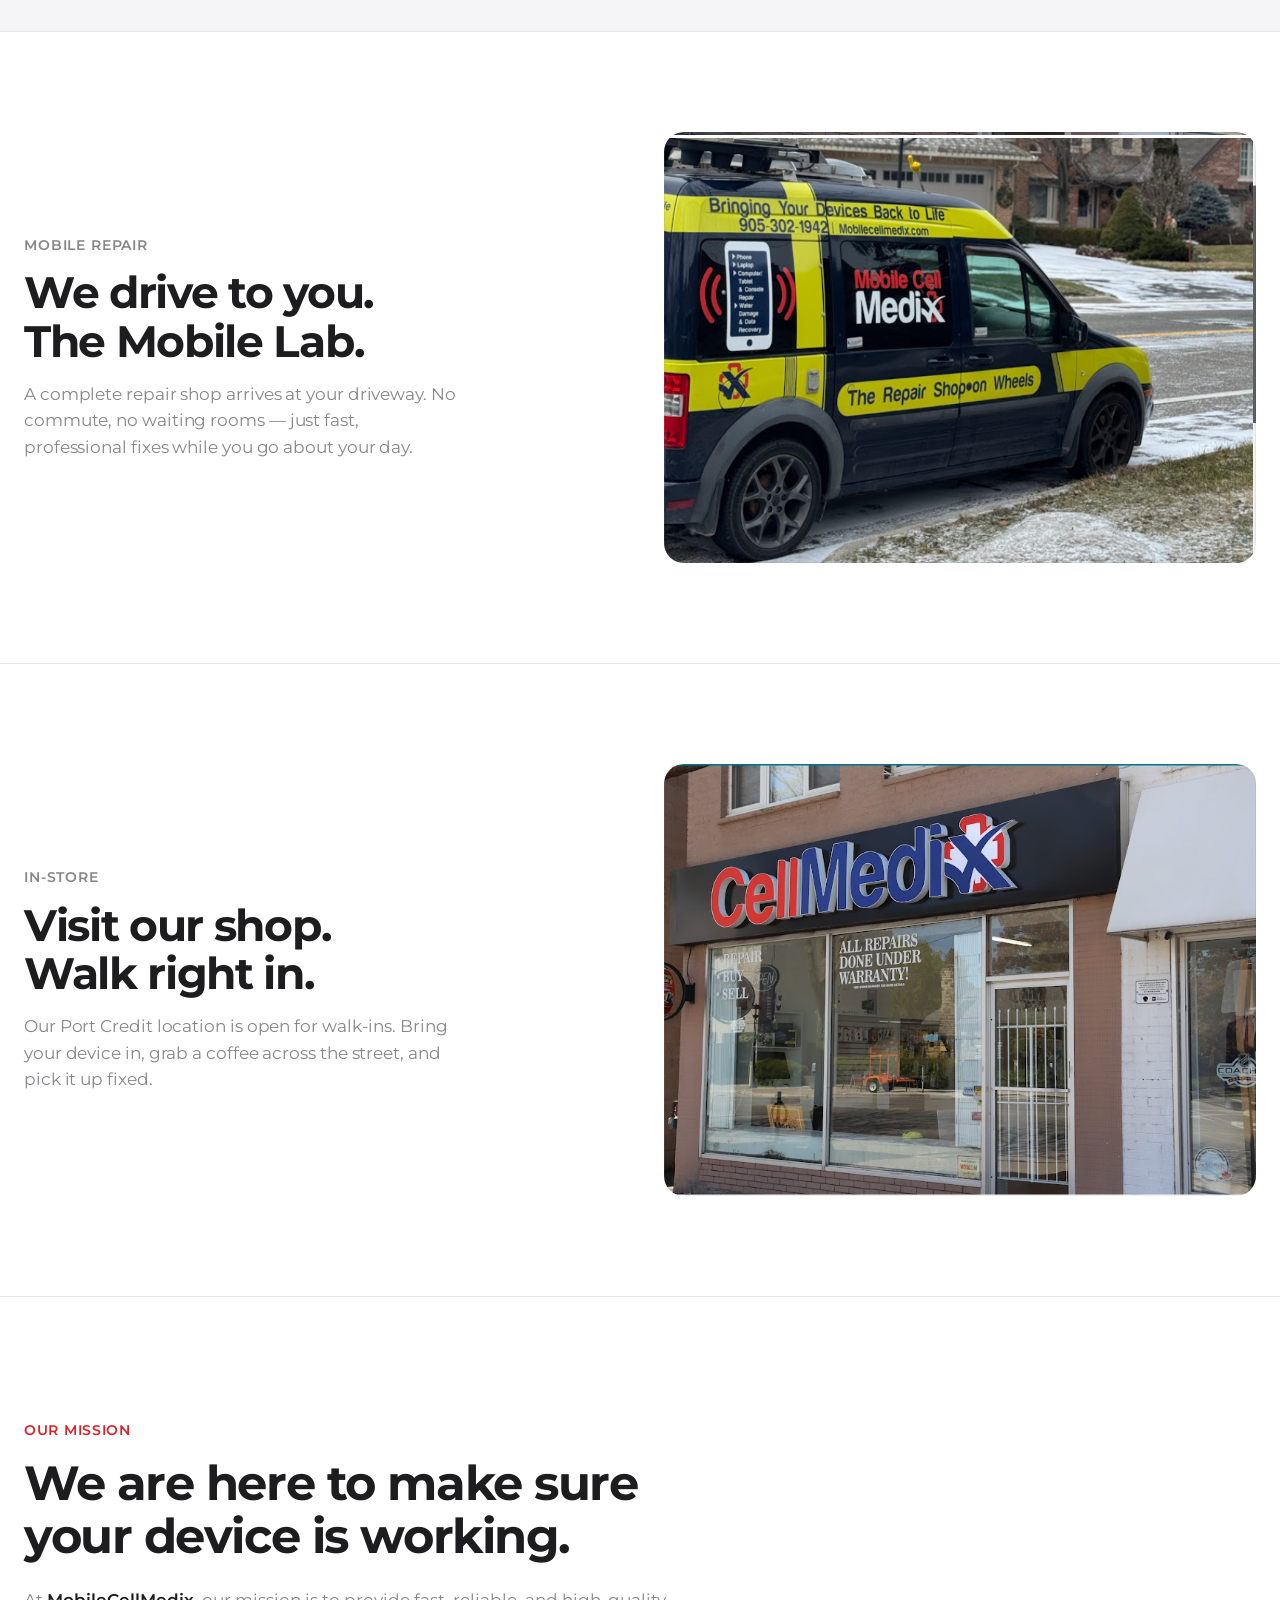
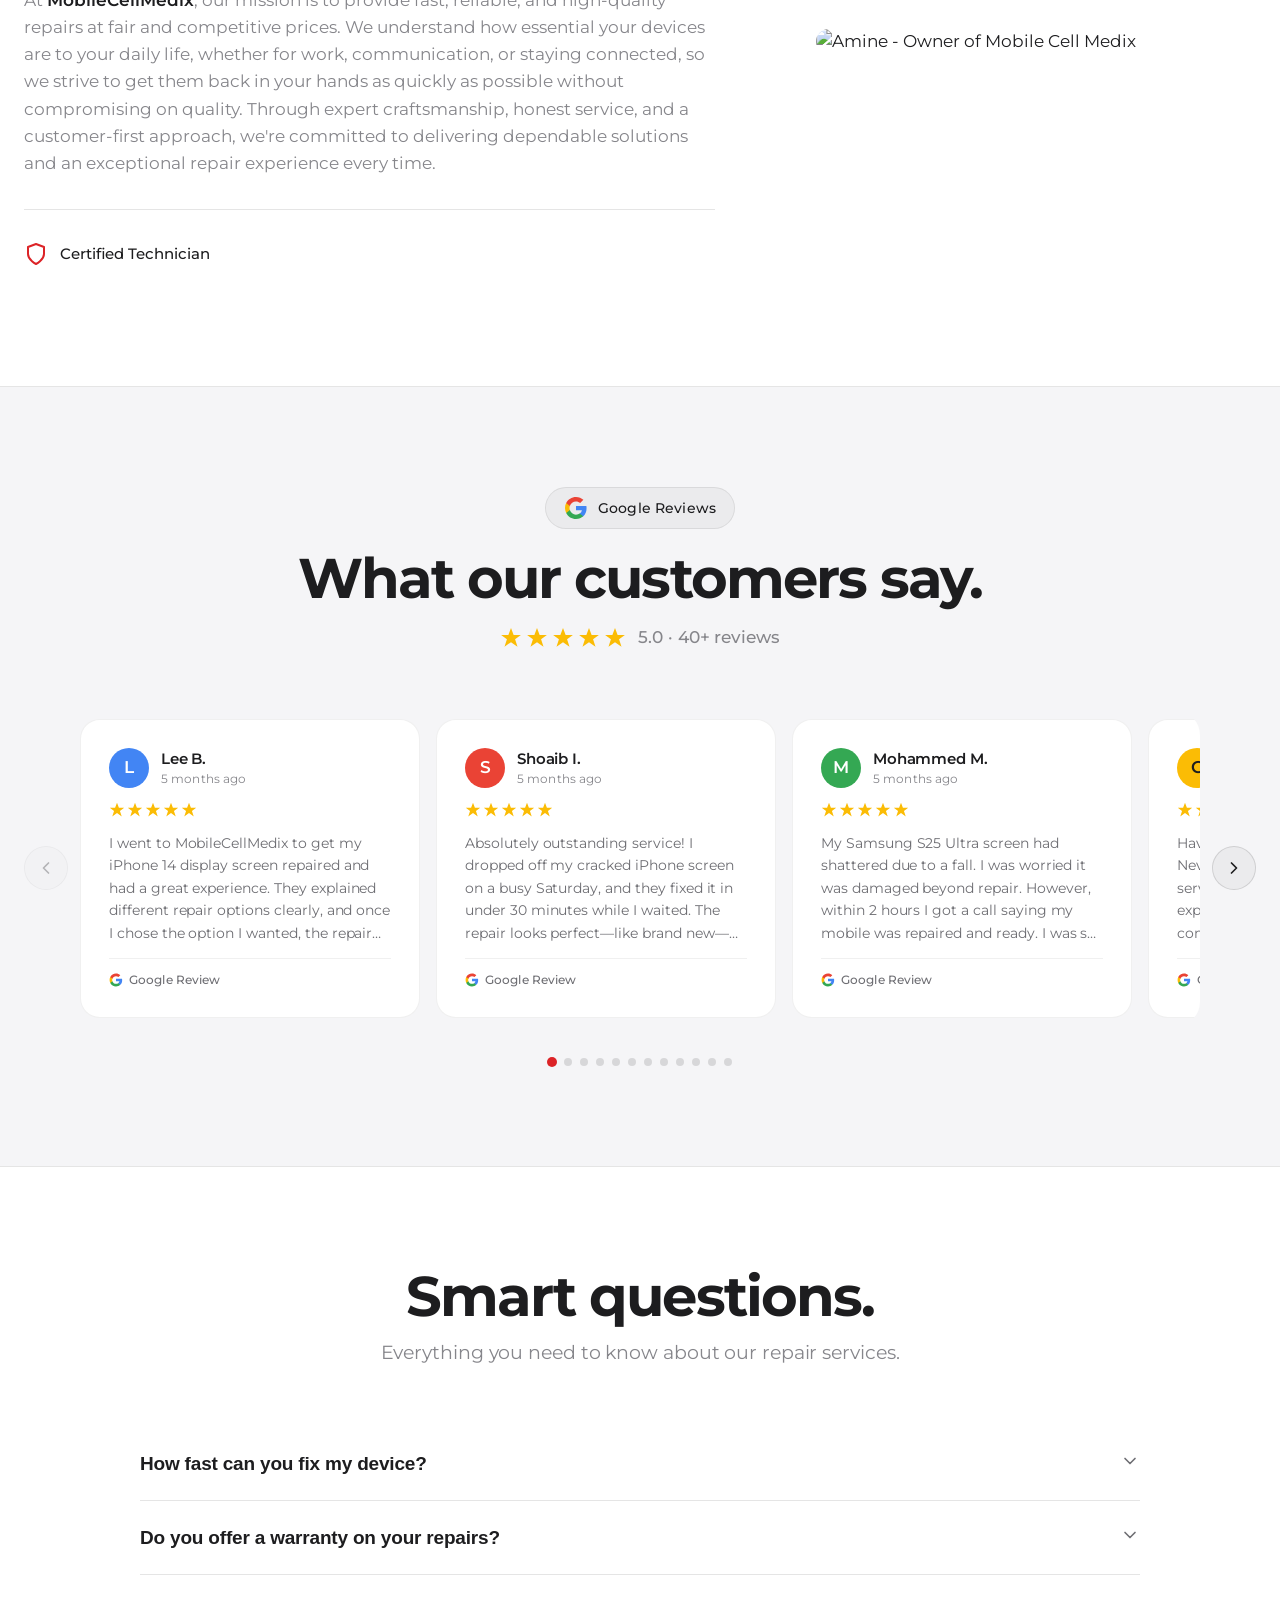
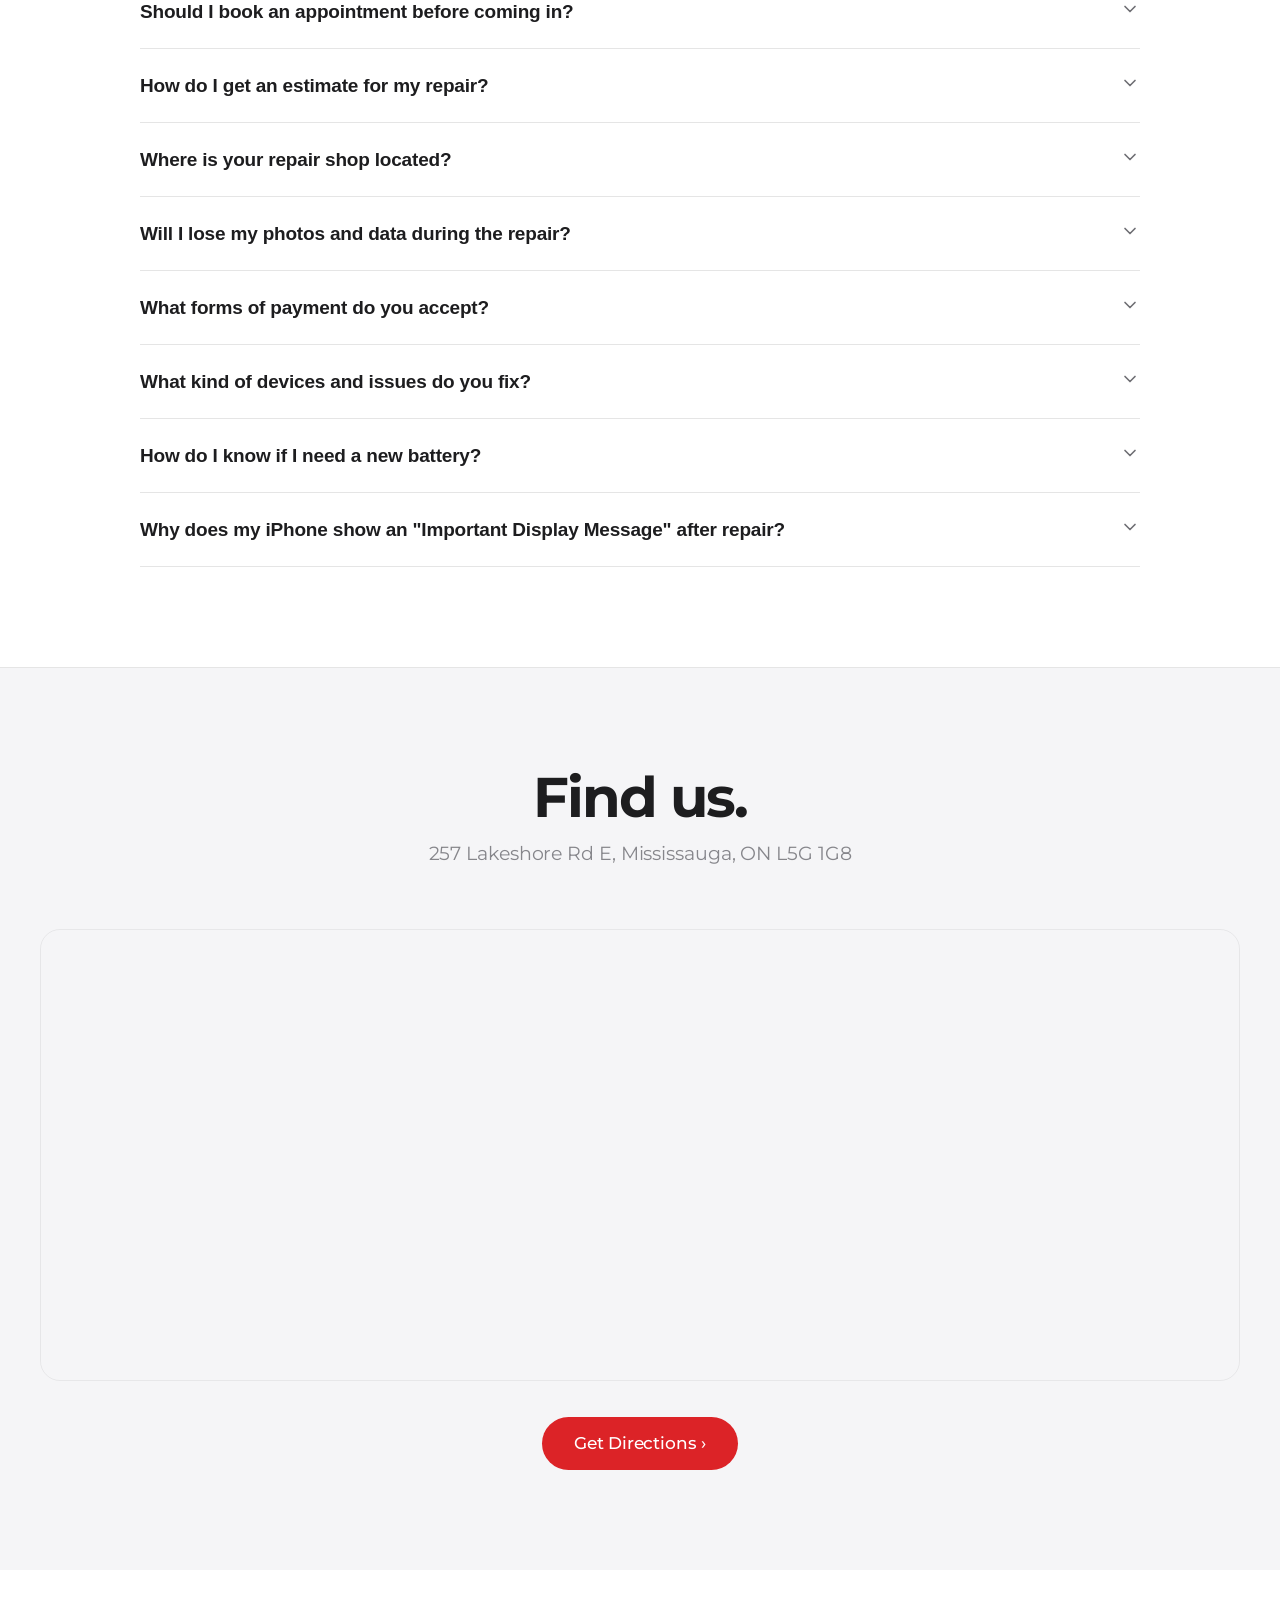
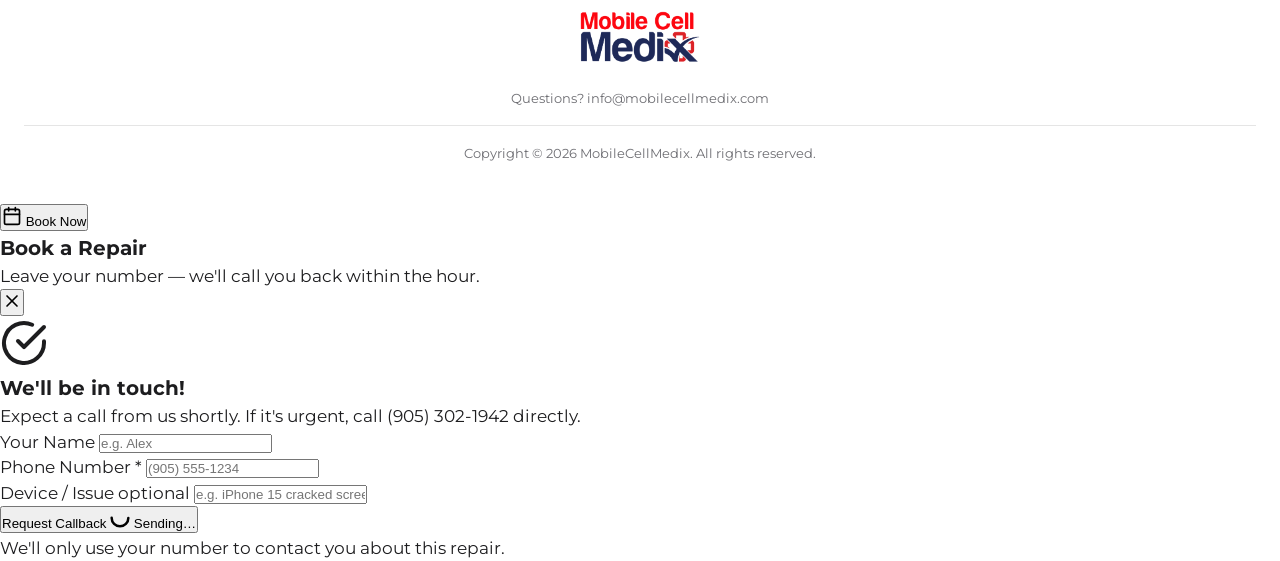
==== commit 4d52f7da: "Add floating booking button and drawer form" ====
--- a/index.html
+++ b/index.html
@@ -1912,6 +1912,75 @@
       </div>
     </footer>
 
+    <!-- ========== Floating Book Now Button + Drawer ========== -->
+    <button class="fab-book" id="fab-book" aria-label="Book a repair">
+      <svg class="fab-icon" xmlns="http://www.w3.org/2000/svg" width="20" height="20" viewBox="0 0 24 24" fill="none" stroke="currentColor" stroke-width="2" stroke-linecap="round" stroke-linejoin="round">
+        <rect x="3" y="4" width="18" height="18" rx="2" ry="2"></rect>
+        <line x1="16" y1="2" x2="16" y2="6"></line>
+        <line x1="8" y1="2" x2="8" y2="6"></line>
+        <line x1="3" y1="10" x2="21" y2="10"></line>
+      </svg>
+      <span class="fab-label">Book Now</span>
+    </button>
+
+    <!-- Backdrop -->
+    <div class="booking-backdrop" id="booking-backdrop"></div>
+
+    <!-- Booking Drawer -->
+    <div class="booking-drawer" id="booking-drawer" role="dialog" aria-modal="true" aria-label="Book a repair">
+      <div class="drawer-header">
+        <div class="drawer-handle"></div>
+        <h3 class="drawer-title">Book a Repair</h3>
+        <p class="drawer-subtitle">Leave your number — we'll call you back within the hour.</p>
+        <button class="drawer-close" id="drawer-close" aria-label="Close booking form">
+          <svg xmlns="http://www.w3.org/2000/svg" width="20" height="20" viewBox="0 0 24 24" fill="none" stroke="currentColor" stroke-width="2" stroke-linecap="round" stroke-linejoin="round">
+            <line x1="18" y1="6" x2="6" y2="18"></line>
+            <line x1="6" y1="6" x2="18" y2="18"></line>
+          </svg>
+        </button>
+      </div>
+
+      <!-- Success State -->
+      <div class="drawer-success" id="drawer-success">
+        <div class="success-icon">
+          <svg xmlns="http://www.w3.org/2000/svg" width="48" height="48" viewBox="0 0 24 24" fill="none" stroke="currentColor" stroke-width="2" stroke-linecap="round" stroke-linejoin="round">
+            <path d="M22 11.08V12a10 10 0 1 1-5.93-9.14"></path>
+            <polyline points="22 4 12 14.01 9 11.01"></polyline>
+          </svg>
+        </div>
+        <h3>We'll be in touch!</h3>
+        <p>Expect a call from us shortly. If it's urgent, call <a href="tel:9053021942">(905) 302‑1942</a> directly.</p>
+      </div>
+
+      <!-- Form -->
+      <form class="booking-form" id="booking-form" action="https://formspree.io/f/mgobjadr" method="POST">
+        <div class="form-group">
+          <label for="booking-name">Your Name</label>
+          <input type="text" id="booking-name" name="name" placeholder="e.g. Alex" autocomplete="given-name" required />
+        </div>
+        <div class="form-group">
+          <label for="booking-phone">Phone Number <span class="required-star">*</span></label>
+          <input type="tel" id="booking-phone" name="phone" placeholder="(905) 555-1234" autocomplete="tel" required />
+        </div>
+        <div class="form-group">
+          <label for="booking-device">Device / Issue <span class="optional-tag">optional</span></label>
+          <input type="text" id="booking-device" name="device" placeholder="e.g. iPhone 15 cracked screen" autocomplete="off" />
+        </div>
+        <input type="hidden" name="_subject" value="New Booking Request from Website" />
+        <div class="form-error" id="form-error"></div>
+        <button type="submit" class="btn-submit" id="btn-submit">
+          <span class="btn-submit-text">Request Callback</span>
+          <span class="btn-submit-loading">
+            <svg class="spinner" viewBox="0 0 24 24" width="20" height="20">
+              <circle cx="12" cy="12" r="10" fill="none" stroke="currentColor" stroke-width="3" stroke-dasharray="31.4 31.4" stroke-linecap="round" />
+            </svg>
+            Sending…
+          </span>
+        </button>
+        <p class="form-disclaimer">We'll only use your number to contact you about this repair.</p>
+      </form>
+    </div>
+
     <script src="script.js"></script>
     <script>
       const themeToggle = document.getElementById("theme-toggle");
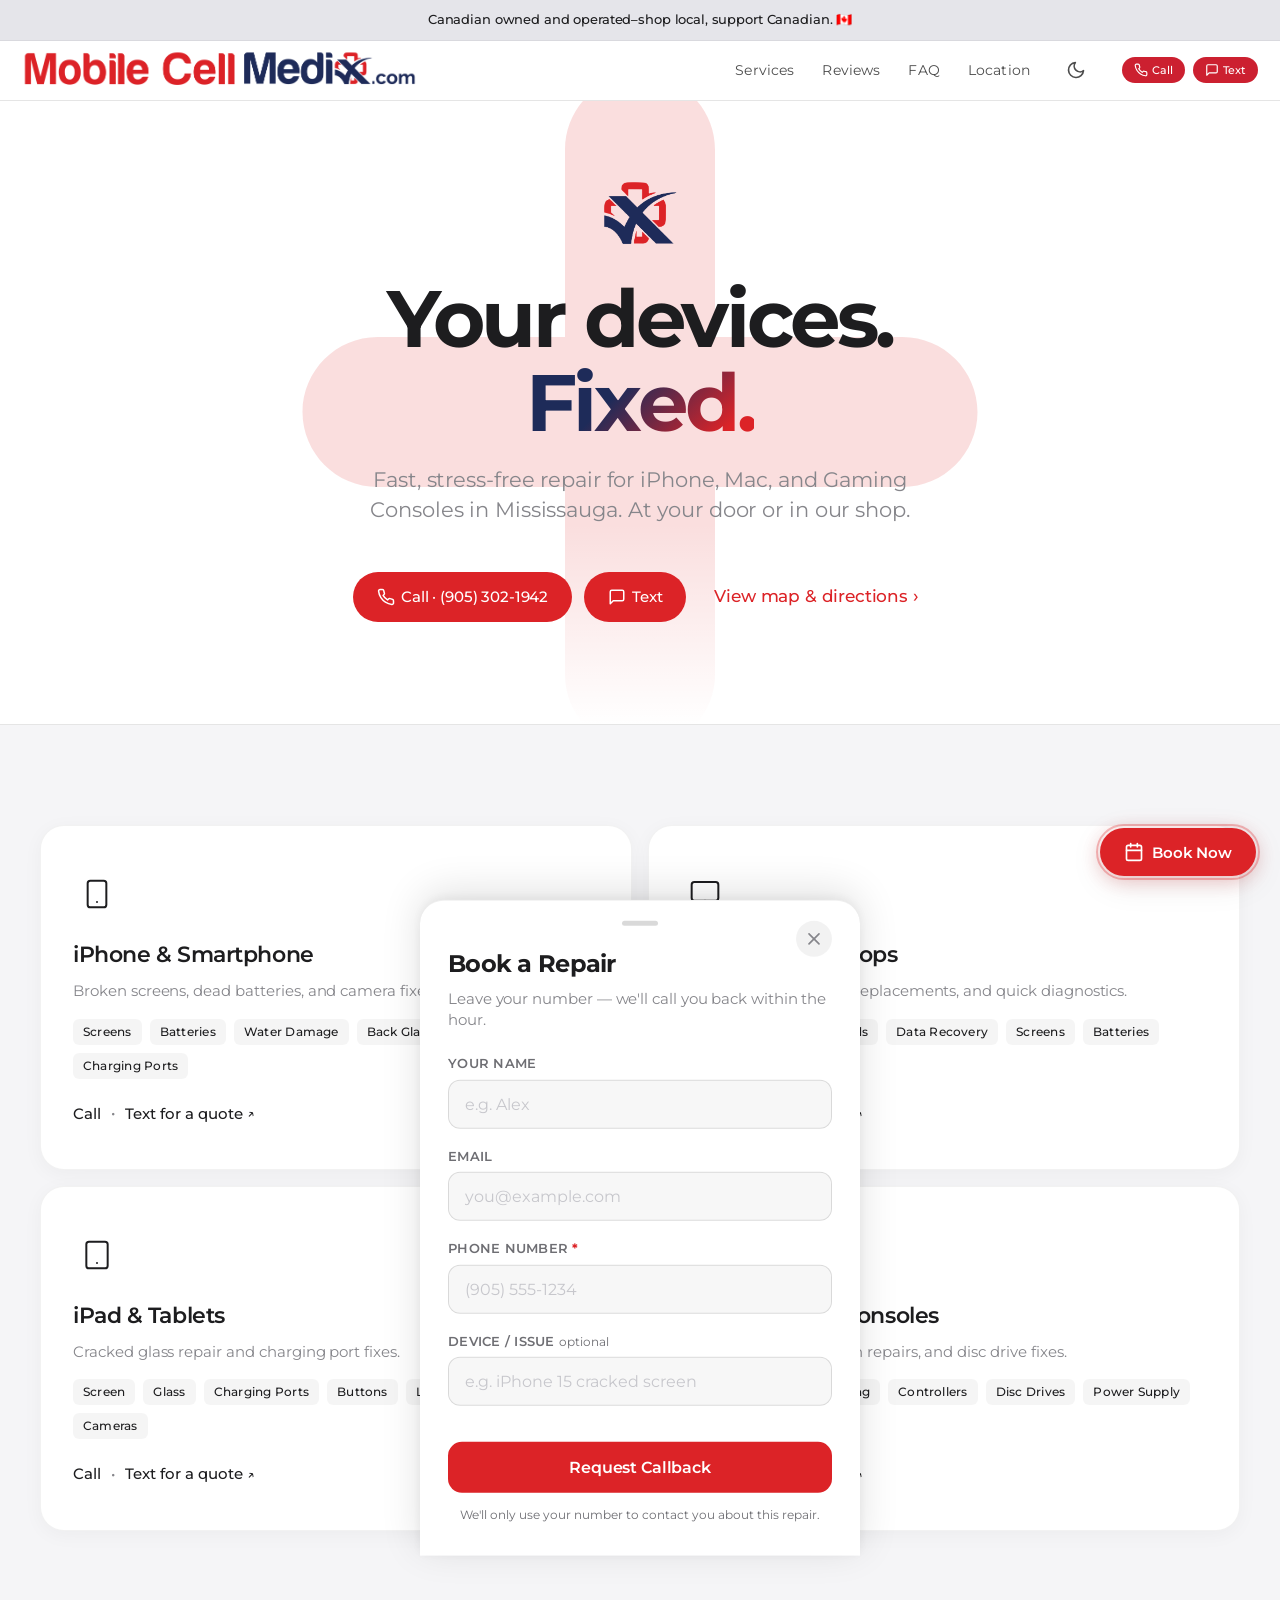
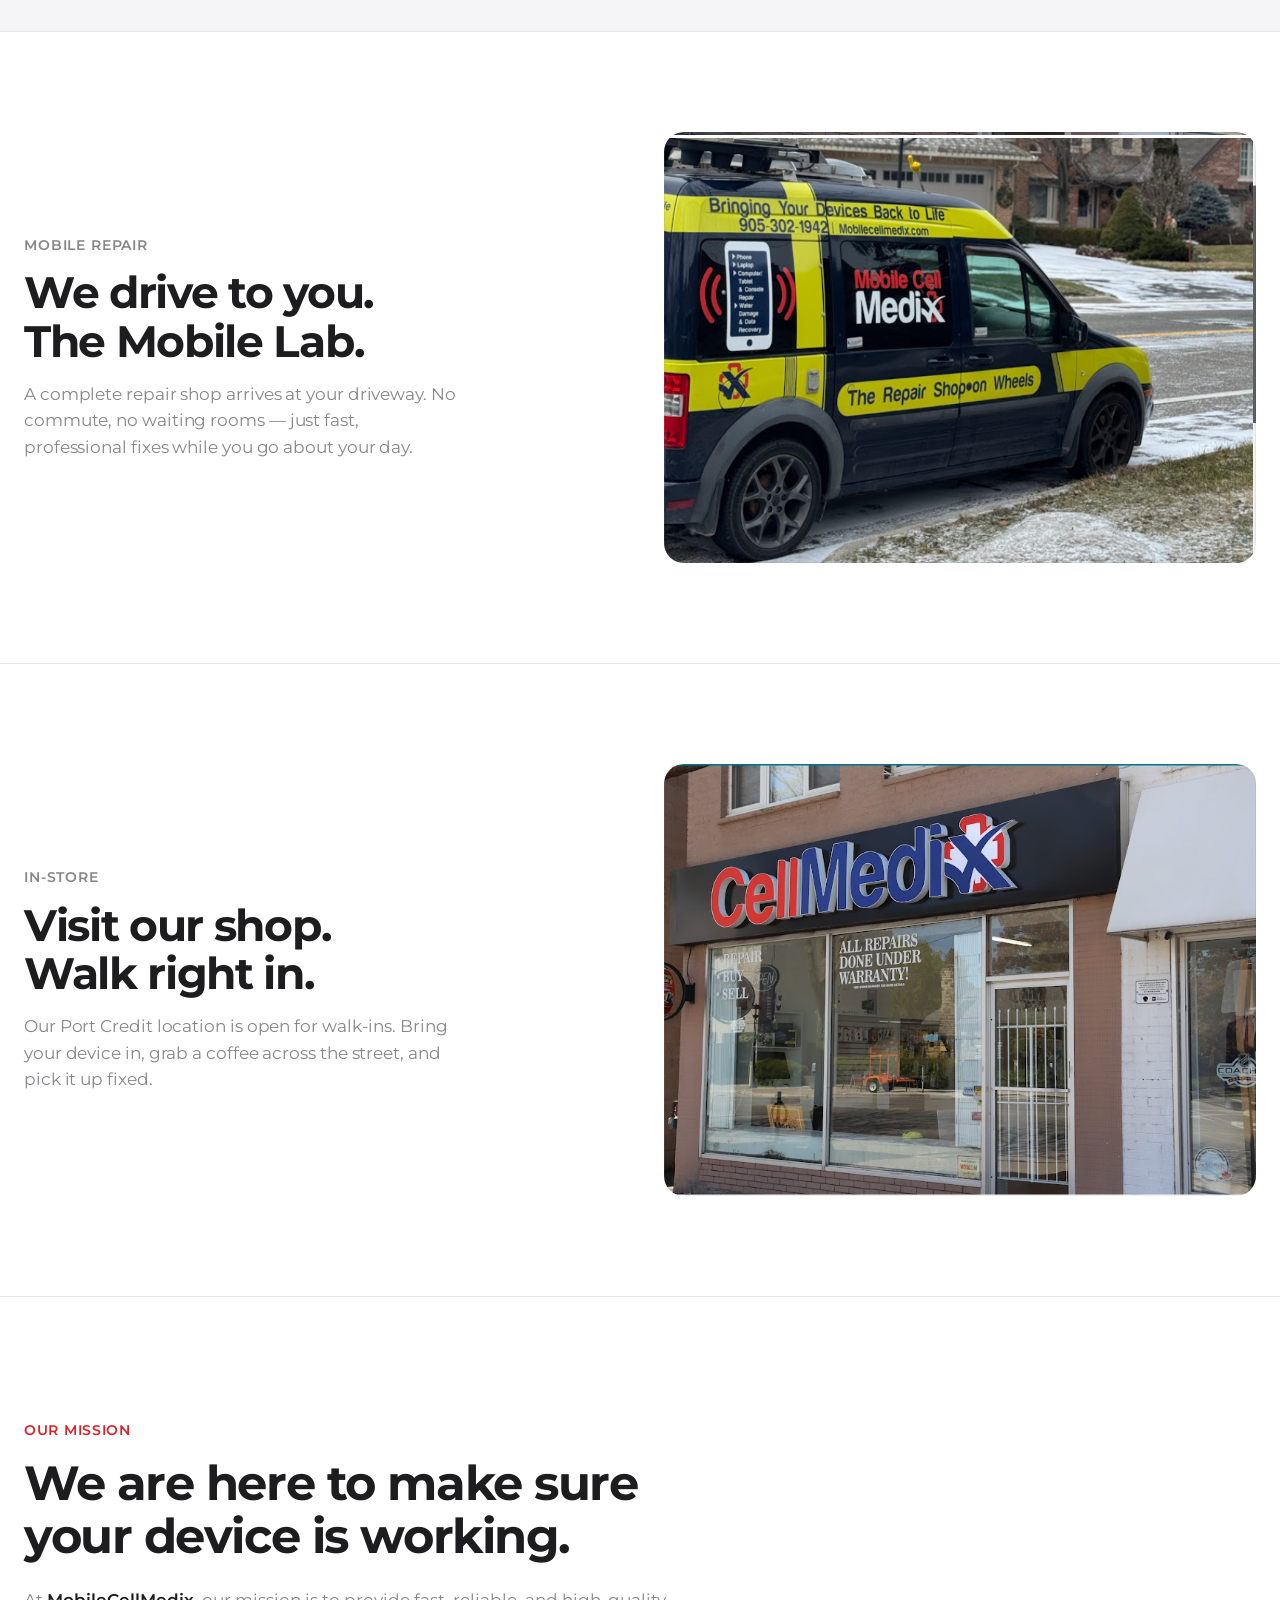
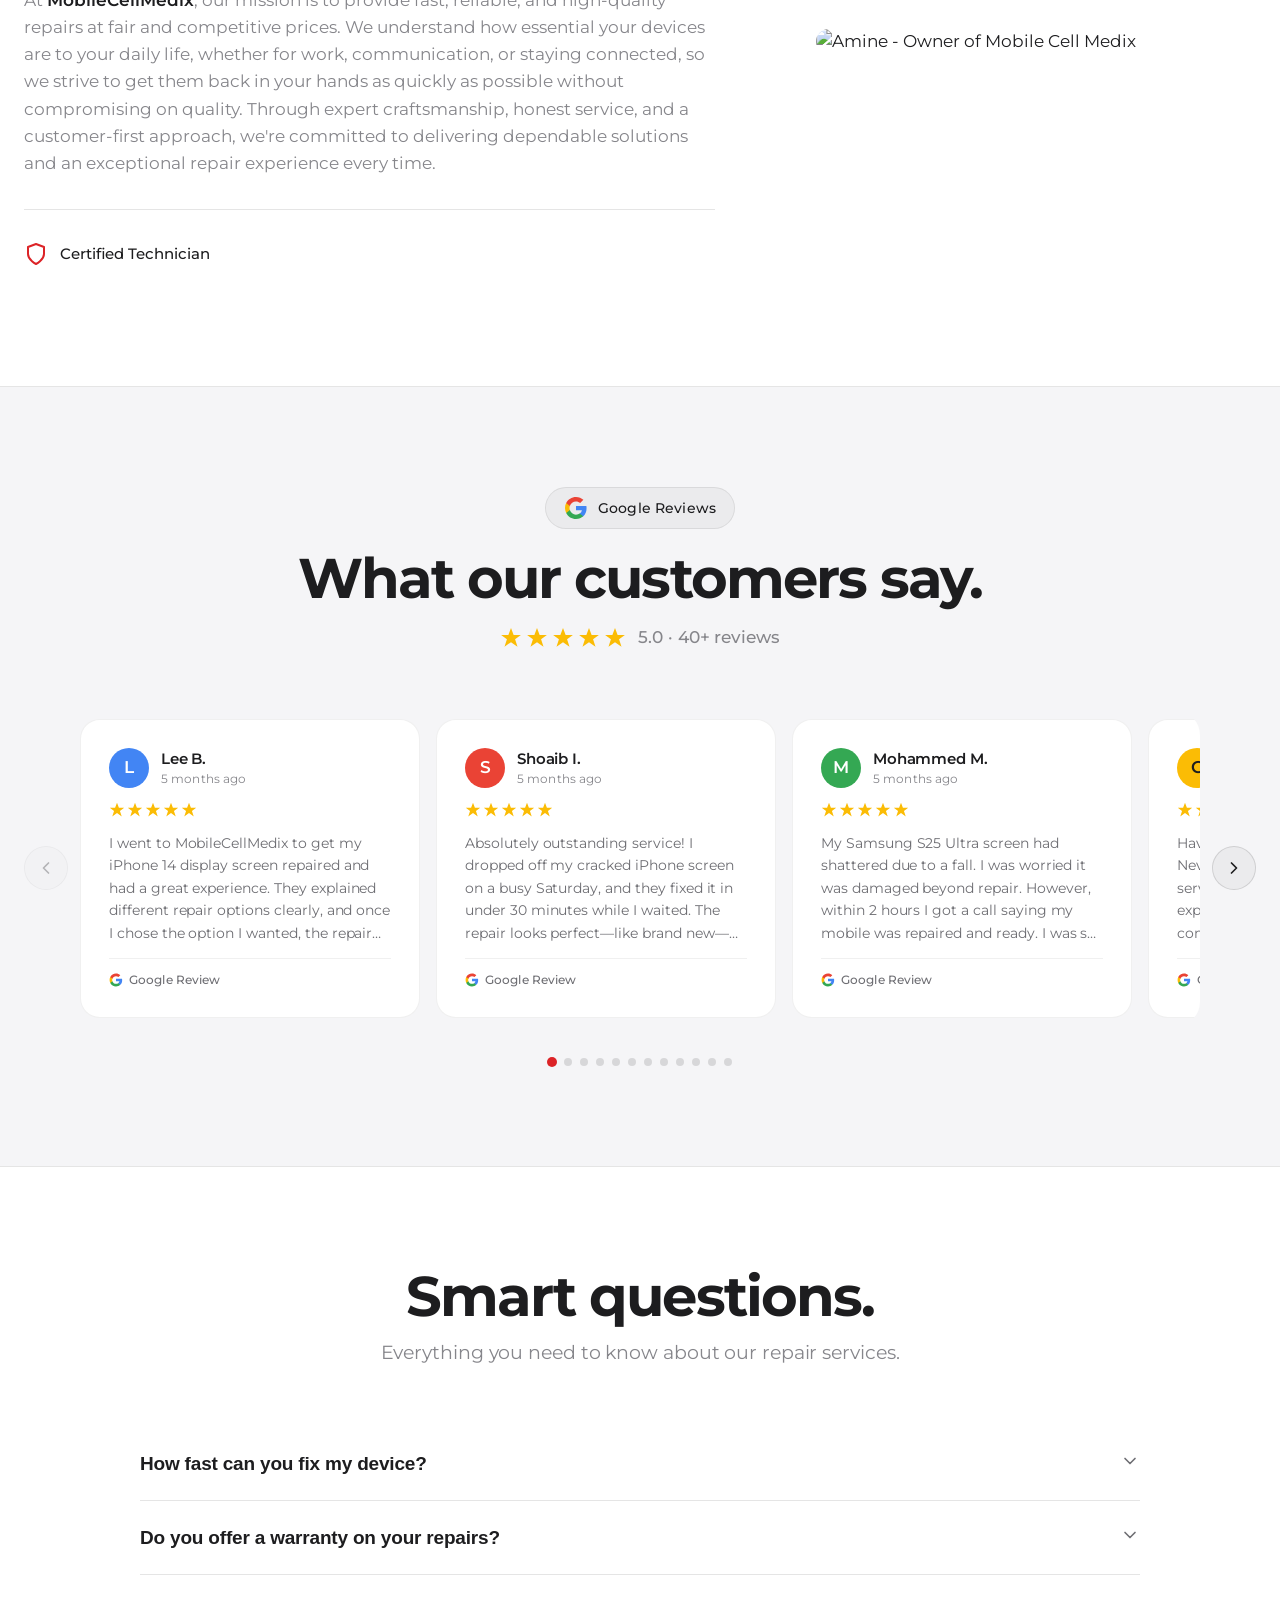
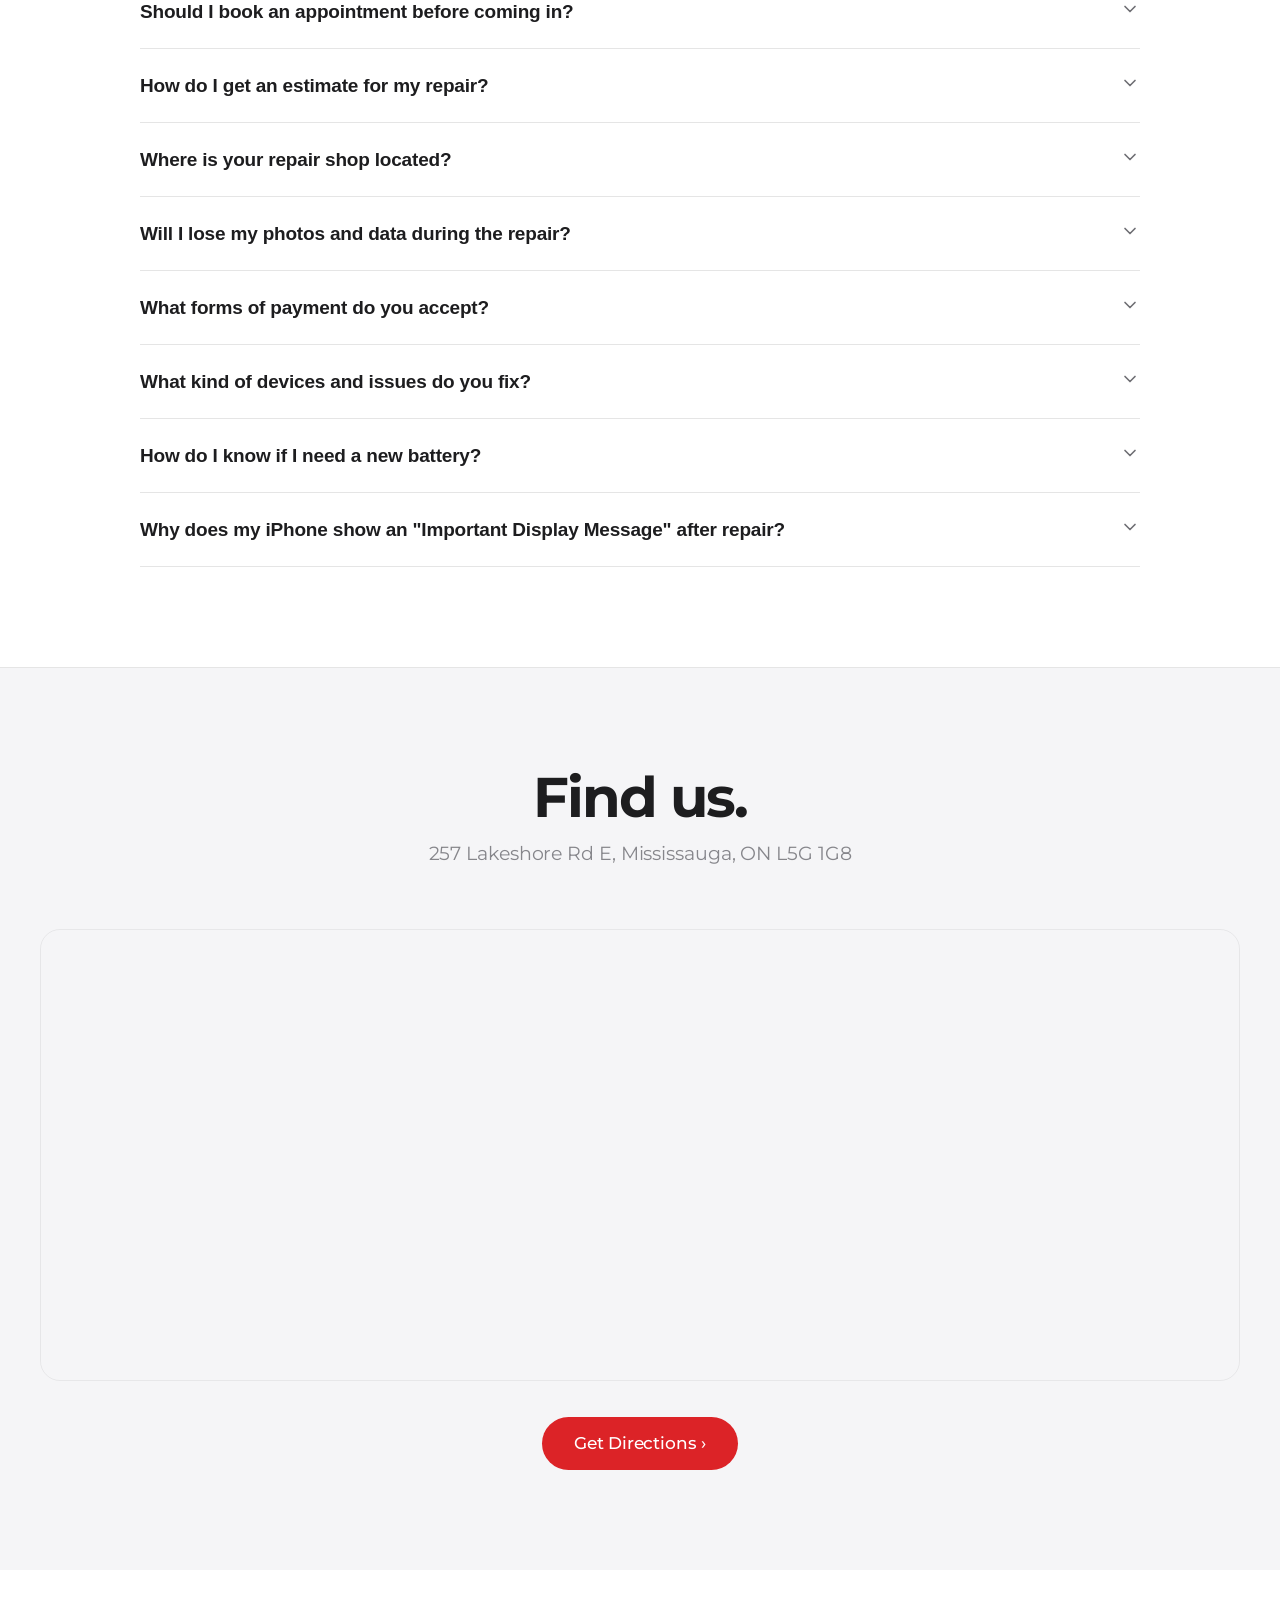
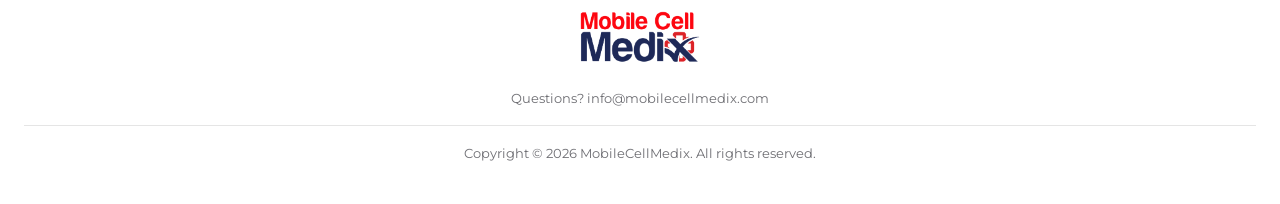
==== commit 4a6f3f36: "Add email input field to booking form" ====
--- a/index.html
+++ b/index.html
@@ -1959,6 +1959,10 @@
           <input type="text" id="booking-name" name="name" placeholder="e.g. Alex" autocomplete="given-name" required />
         </div>
         <div class="form-group">
+          <label for="booking-email">Email</label>
+          <input type="email" id="booking-email" name="email" placeholder="you@example.com" autocomplete="email" required />
+        </div>
+        <div class="form-group">
           <label for="booking-phone">Phone Number <span class="required-star">*</span></label>
           <input type="tel" id="booking-phone" name="phone" placeholder="(905) 555-1234" autocomplete="tel" required />
         </div>
--- a/styles.css
+++ b/styles.css
@@ -1463,3 +1463,465 @@
 body.light-mode .moon-icon {
   display: block !important;
 }
+
+/* ============================================
+   Floating Book Now Button + Booking Drawer
+   ============================================ */
+
+/* ---------- Floating Action Button ---------- */
+.fab-book {
+  position: fixed;
+  bottom: 24px;
+  right: 24px;
+  z-index: 2000;
+  display: inline-flex;
+  align-items: center;
+  gap: 8px;
+  background: #dc2327;
+  color: #ffffff;
+  border: none;
+  border-radius: 980px;
+  padding: 14px 24px;
+  font-family: inherit;
+  font-size: 15px;
+  font-weight: 600;
+  letter-spacing: -0.01em;
+  cursor: pointer;
+  box-shadow:
+    0 4px 20px rgba(220, 35, 39, 0.4),
+    0 8px 32px rgba(0, 0, 0, 0.3);
+  transition:
+    transform 0.25s cubic-bezier(0.25, 0.46, 0.45, 0.94),
+    box-shadow 0.25s ease,
+    background 0.25s ease;
+  animation: fab-entrance 0.6s cubic-bezier(0.34, 1.56, 0.64, 1) 1s both;
+}
+
+.fab-book:hover {
+  background: #c01e22;
+  transform: translateY(-2px) scale(1.03);
+  box-shadow:
+    0 6px 28px rgba(220, 35, 39, 0.5),
+    0 12px 40px rgba(0, 0, 0, 0.35);
+}
+
+.fab-book:active {
+  transform: scale(0.96);
+}
+
+.fab-book.hidden {
+  transform: translateY(100px) scale(0.8);
+  opacity: 0;
+  pointer-events: none;
+}
+
+@keyframes fab-entrance {
+  from {
+    transform: translateY(80px) scale(0.6);
+    opacity: 0;
+  }
+  to {
+    transform: translateY(0) scale(1);
+    opacity: 1;
+  }
+}
+
+/* Subtle pulse ring */
+.fab-book::before {
+  content: "";
+  position: absolute;
+  inset: -4px;
+  border-radius: 980px;
+  border: 2px solid rgba(220, 35, 39, 0.3);
+  animation: fab-pulse 3s ease-in-out infinite;
+  pointer-events: none;
+}
+
+@keyframes fab-pulse {
+  0%, 100% { transform: scale(1); opacity: 0.6; }
+  50% { transform: scale(1.08); opacity: 0; }
+}
+
+.fab-icon {
+  flex-shrink: 0;
+}
+
+/* ---------- Backdrop ---------- */
+.booking-backdrop {
+  position: fixed;
+  inset: 0;
+  z-index: 2001;
+  background: rgba(0, 0, 0, 0.6);
+  backdrop-filter: blur(8px);
+  -webkit-backdrop-filter: blur(8px);
+  opacity: 0;
+  visibility: hidden;
+  transition:
+    opacity 0.35s ease,
+    visibility 0.35s ease;
+}
+
+.booking-backdrop.active {
+  opacity: 1;
+  visibility: visible;
+}
+
+/* ---------- Booking Drawer ---------- */
+.booking-drawer {
+  position: fixed;
+  bottom: 0;
+  left: 50%;
+  transform: translateX(-50%) translateY(100%);
+  z-index: 2002;
+  width: 100%;
+  max-width: 440px;
+  max-height: 90vh;
+  overflow-y: auto;
+  background: #1c1c1e;
+  border-radius: 24px 24px 0 0;
+  padding: 20px 28px 32px;
+  box-shadow:
+    0 -8px 40px rgba(0, 0, 0, 0.5),
+    0 -2px 12px rgba(0, 0, 0, 0.2);
+  border-top: 1px solid rgba(255, 255, 255, 0.08);
+  transition: transform 0.45s cubic-bezier(0.32, 0.72, 0, 1);
+}
+
+.booking-drawer.active {
+  transform: translateX(-50%) translateY(0);
+}
+
+/* Drawer handle pill */
+.drawer-handle {
+  width: 36px;
+  height: 5px;
+  background: rgba(255, 255, 255, 0.2);
+  border-radius: 3px;
+  margin: 0 auto 20px;
+}
+
+.drawer-header {
+  position: relative;
+  margin-bottom: 24px;
+}
+
+.drawer-title {
+  font-size: 24px;
+  font-weight: 700;
+  color: #f5f5f7;
+  letter-spacing: -0.03em;
+  margin-bottom: 6px;
+}
+
+.drawer-subtitle {
+  font-size: 15px;
+  color: #86868b;
+  line-height: 1.4;
+  letter-spacing: -0.005em;
+}
+
+.drawer-close {
+  position: absolute;
+  top: 0;
+  right: 0;
+  background: rgba(255, 255, 255, 0.08);
+  border: none;
+  border-radius: 50%;
+  width: 36px;
+  height: 36px;
+  display: flex;
+  align-items: center;
+  justify-content: center;
+  color: #86868b;
+  cursor: pointer;
+  transition:
+    background 0.2s ease,
+    color 0.2s ease;
+}
+
+.drawer-close:hover {
+  background: rgba(255, 255, 255, 0.14);
+  color: #f5f5f7;
+}
+
+/* ---------- Form ---------- */
+.booking-form {
+  display: flex;
+  flex-direction: column;
+  gap: 18px;
+}
+
+.form-group {
+  display: flex;
+  flex-direction: column;
+  gap: 6px;
+}
+
+.form-group label {
+  font-size: 13px;
+  font-weight: 600;
+  color: #a1a1a6;
+  letter-spacing: 0.02em;
+  text-transform: uppercase;
+}
+
+.required-star {
+  color: #dc2327;
+  font-weight: 700;
+}
+
+.optional-tag {
+  font-weight: 400;
+  text-transform: none;
+  color: #6e6e73;
+  font-size: 12px;
+  letter-spacing: 0;
+}
+
+.form-group input {
+  width: 100%;
+  background: rgba(255, 255, 255, 0.06);
+  border: 1.5px solid rgba(255, 255, 255, 0.1);
+  border-radius: 12px;
+  padding: 14px 16px;
+  font-family: inherit;
+  font-size: 16px;
+  color: #f5f5f7;
+  transition:
+    border-color 0.25s ease,
+    box-shadow 0.25s ease,
+    background 0.25s ease;
+  outline: none;
+}
+
+.form-group input::placeholder {
+  color: #48484a;
+}
+
+.form-group input:focus {
+  border-color: #dc2327;
+  box-shadow: 0 0 0 3px rgba(220, 35, 39, 0.15);
+  background: rgba(255, 255, 255, 0.08);
+}
+
+.form-group input:user-invalid {
+  border-color: #ff453a;
+}
+
+.form-error {
+  font-size: 14px;
+  color: #ff453a;
+  min-height: 0;
+  transition: min-height 0.3s ease;
+}
+
+.form-error:not(:empty) {
+  min-height: 20px;
+}
+
+.btn-submit {
+  display: flex;
+  align-items: center;
+  justify-content: center;
+  gap: 8px;
+  width: 100%;
+  background: #dc2327;
+  color: #ffffff;
+  border: none;
+  border-radius: 14px;
+  padding: 16px 24px;
+  font-family: inherit;
+  font-size: 16px;
+  font-weight: 600;
+  letter-spacing: -0.01em;
+  cursor: pointer;
+  transition:
+    background 0.25s ease,
+    transform 0.15s ease,
+    opacity 0.25s ease;
+}
+
+.btn-submit:hover {
+  background: #c01e22;
+}
+
+.btn-submit:active {
+  transform: scale(0.97);
+}
+
+.btn-submit:disabled {
+  opacity: 0.6;
+  cursor: not-allowed;
+}
+
+.btn-submit-loading {
+  display: none;
+  align-items: center;
+  gap: 8px;
+}
+
+.btn-submit.loading .btn-submit-text {
+  display: none;
+}
+
+.btn-submit.loading .btn-submit-loading {
+  display: flex;
+}
+
+.spinner {
+  animation: spin 0.8s linear infinite;
+}
+
+@keyframes spin {
+  to { transform: rotate(360deg); }
+}
+
+.form-disclaimer {
+  font-size: 12px;
+  color: #6e6e73;
+  text-align: center;
+  line-height: 1.4;
+  margin-top: -4px;
+}
+
+/* ---------- Success State ---------- */
+.drawer-success {
+  display: none;
+  flex-direction: column;
+  align-items: center;
+  text-align: center;
+  gap: 16px;
+  padding: 24px 0 8px;
+}
+
+.drawer-success.active {
+  display: flex;
+}
+
+.booking-form.hidden {
+  display: none;
+}
+
+.success-icon {
+  color: #30d158;
+  animation: success-pop 0.5s cubic-bezier(0.34, 1.56, 0.64, 1);
+}
+
+@keyframes success-pop {
+  from { transform: scale(0); opacity: 0; }
+  to { transform: scale(1); opacity: 1; }
+}
+
+.drawer-success h3 {
+  font-size: 22px;
+  font-weight: 700;
+  color: #f5f5f7;
+  letter-spacing: -0.02em;
+}
+
+.drawer-success p {
+  font-size: 15px;
+  color: #86868b;
+  line-height: 1.5;
+}
+
+.drawer-success a {
+  color: #dc2327;
+  font-weight: 600;
+  transition: color 0.2s ease;
+}
+
+.drawer-success a:hover {
+  color: #ff453a;
+}
+
+/* ---------- Mobile FAB ---------- */
+@media (max-width: 734px) {
+  .fab-book {
+    bottom: 20px;
+    right: 16px;
+    padding: 12px 20px;
+    font-size: 14px;
+  }
+
+  .booking-drawer {
+    max-width: 100%;
+    border-radius: 20px 20px 0 0;
+    padding: 16px 20px 28px;
+  }
+
+  .drawer-title {
+    font-size: 22px;
+  }
+}
+
+/* ---------- Light Mode: Booking Drawer ---------- */
+body.light-mode .fab-book {
+  box-shadow:
+    0 4px 20px rgba(220, 35, 39, 0.25),
+    0 8px 32px rgba(0, 0, 0, 0.1);
+}
+
+body.light-mode .fab-book:hover {
+  box-shadow:
+    0 6px 28px rgba(220, 35, 39, 0.35),
+    0 12px 40px rgba(0, 0, 0, 0.15);
+}
+
+body.light-mode .booking-backdrop {
+  background: rgba(0, 0, 0, 0.35);
+}
+
+body.light-mode .booking-drawer {
+  background: #ffffff;
+  border-top: 1px solid rgba(0, 0, 0, 0.06);
+  box-shadow:
+    0 -8px 40px rgba(0, 0, 0, 0.12),
+    0 -2px 12px rgba(0, 0, 0, 0.06);
+}
+
+body.light-mode .drawer-handle {
+  background: rgba(0, 0, 0, 0.15);
+}
+
+body.light-mode .drawer-title {
+  color: #1d1d1f;
+}
+
+body.light-mode .drawer-close {
+  background: rgba(0, 0, 0, 0.05);
+  color: #86868b;
+}
+
+body.light-mode .drawer-close:hover {
+  background: rgba(0, 0, 0, 0.1);
+  color: #1d1d1f;
+}
+
+body.light-mode .form-group label {
+  color: #6e6e73;
+}
+
+body.light-mode .form-group input {
+  background: rgba(0, 0, 0, 0.03);
+  border-color: rgba(0, 0, 0, 0.12);
+  color: #1d1d1f;
+}
+
+body.light-mode .form-group input::placeholder {
+  color: #c7c7cc;
+}
+
+body.light-mode .form-group input:focus {
+  border-color: #dc2327;
+  box-shadow: 0 0 0 3px rgba(220, 35, 39, 0.1);
+  background: #ffffff;
+}
+
+body.light-mode .drawer-success h3 {
+  color: #1d1d1f;
+}
+
+body.light-mode .drawer-success p {
+  color: #6e6e73;
+}
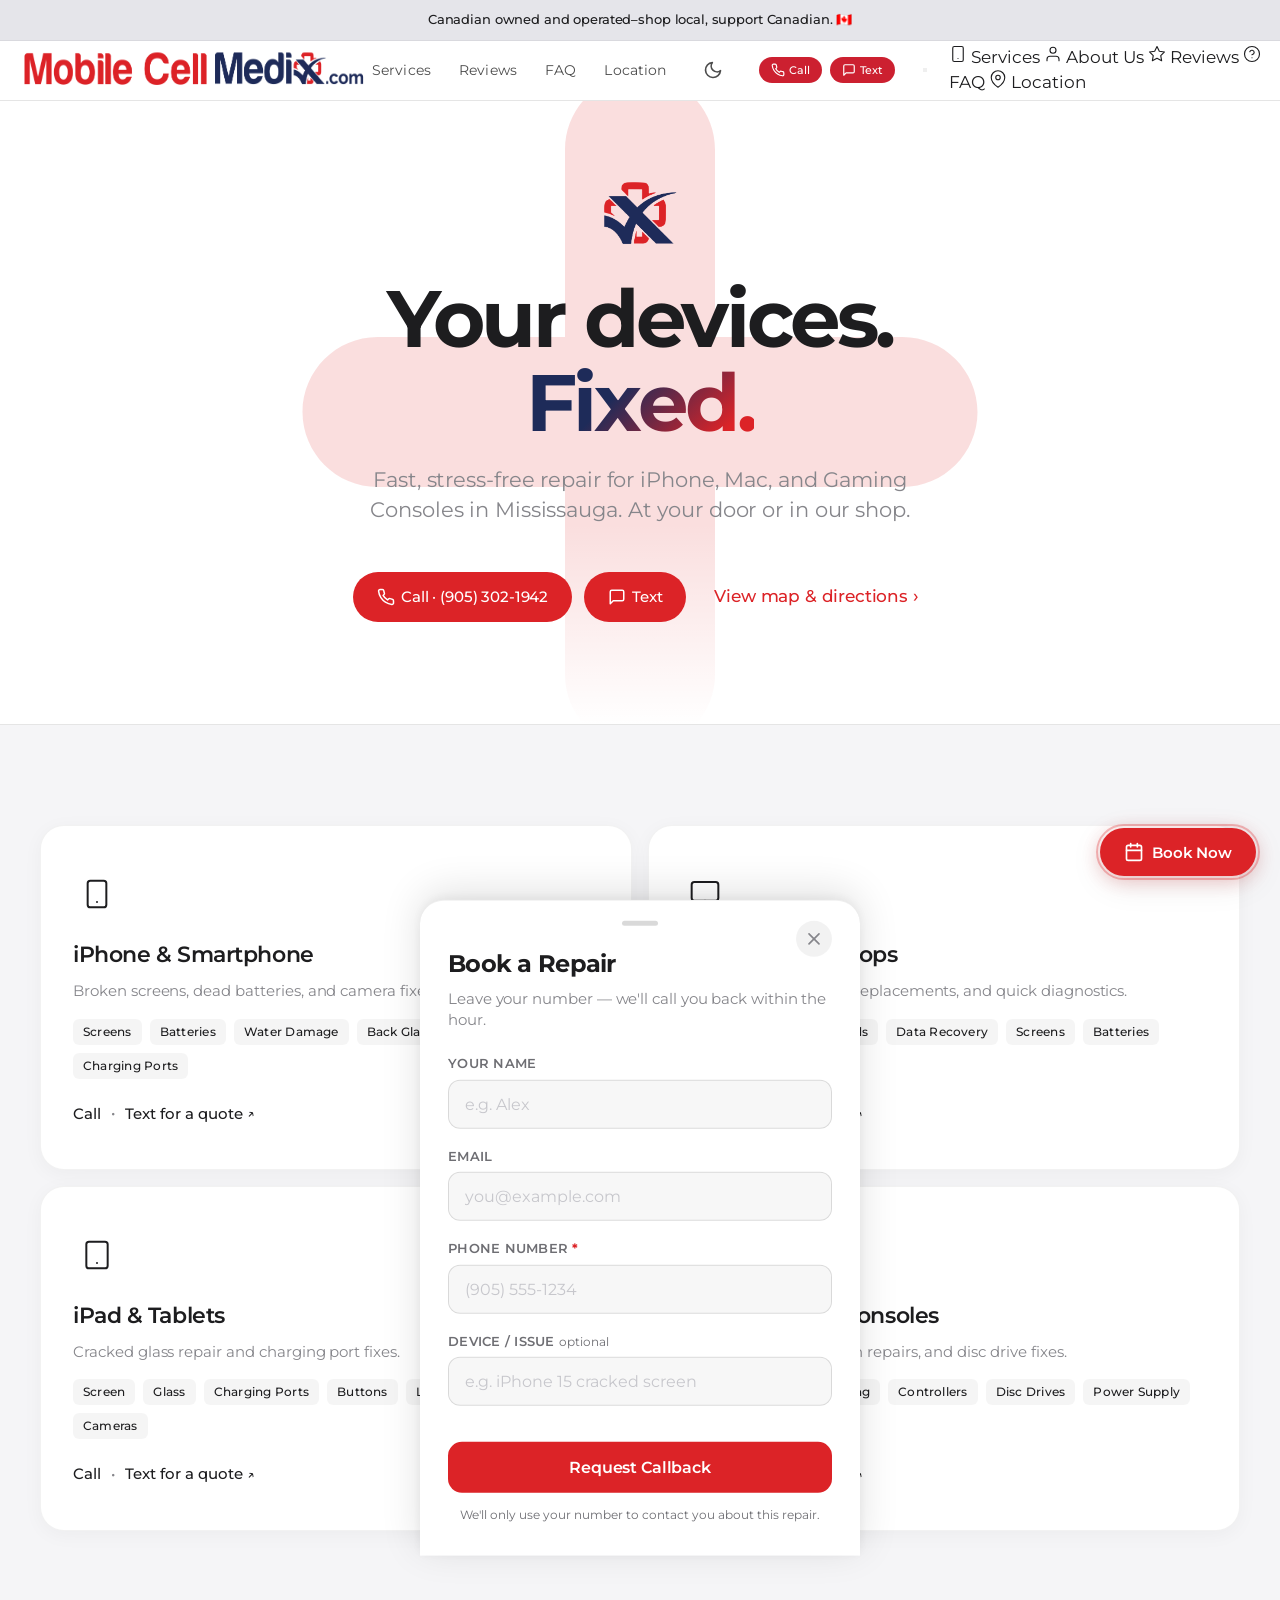
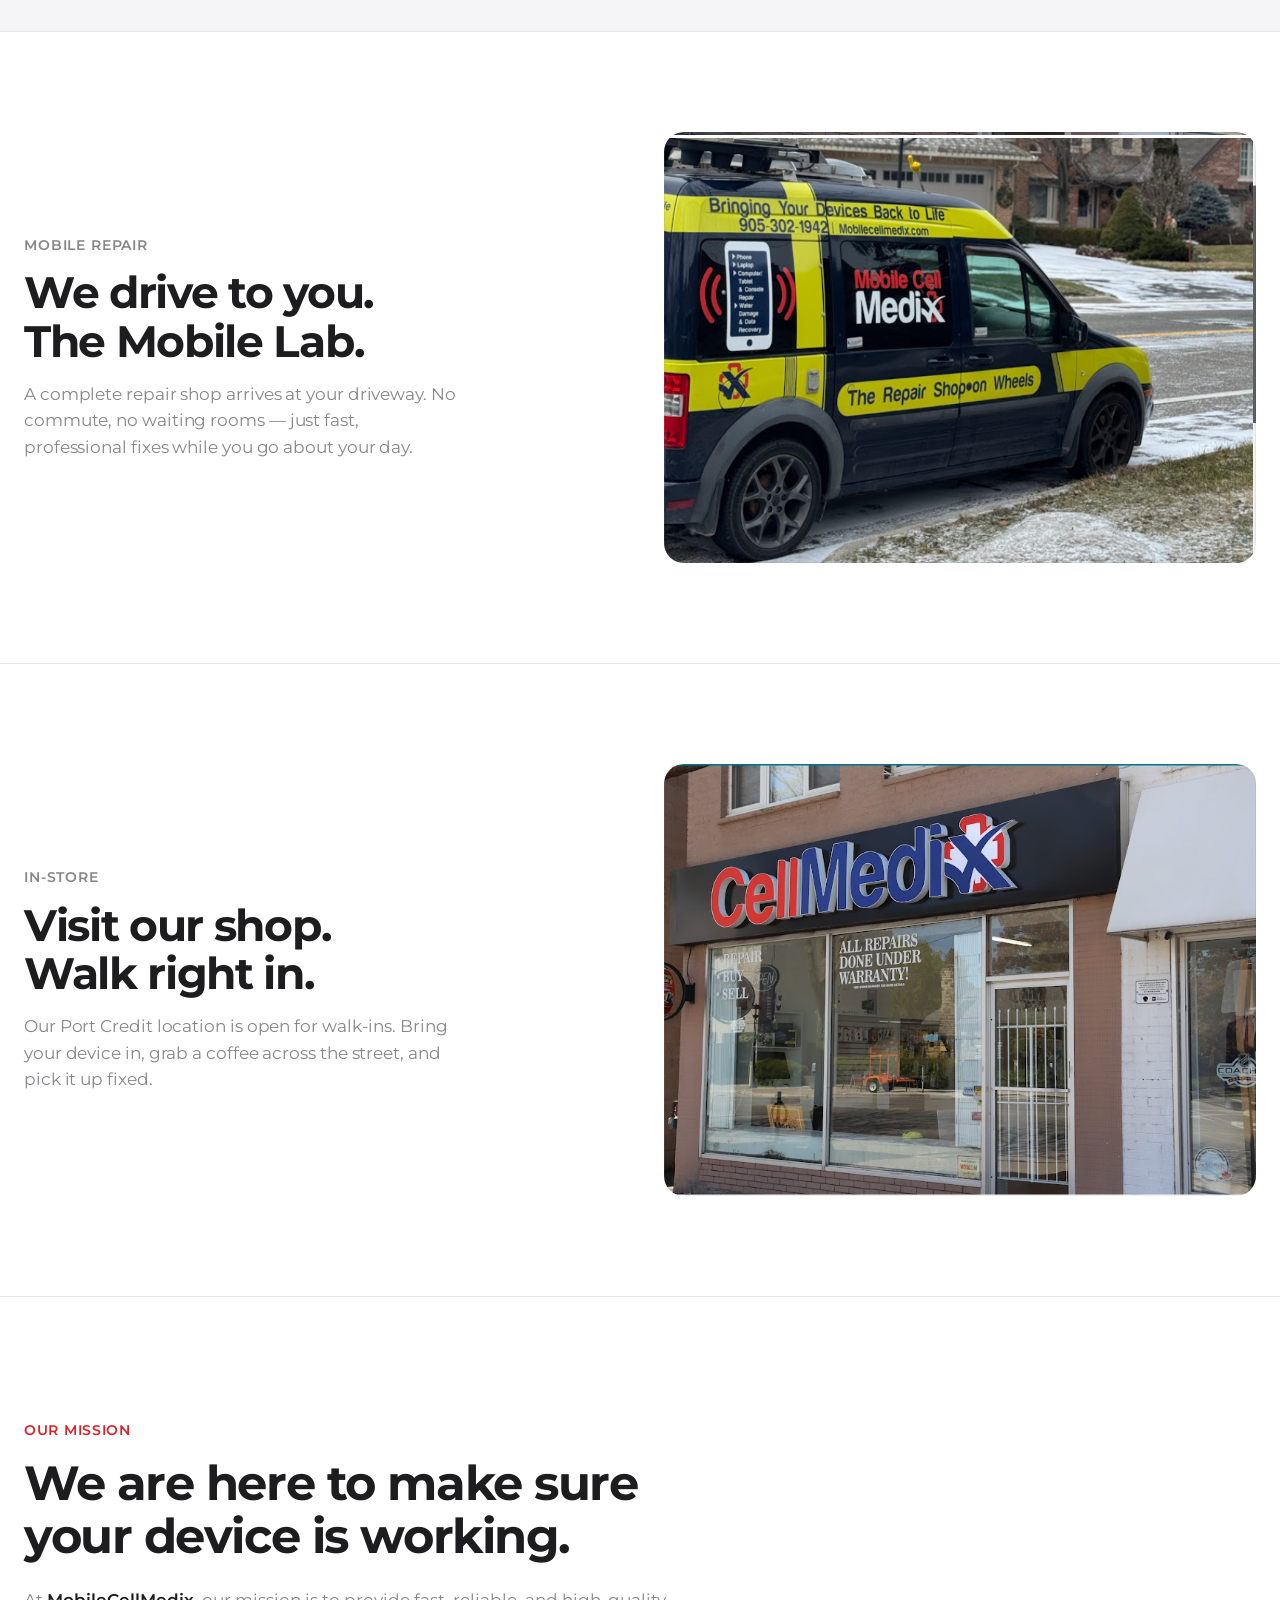
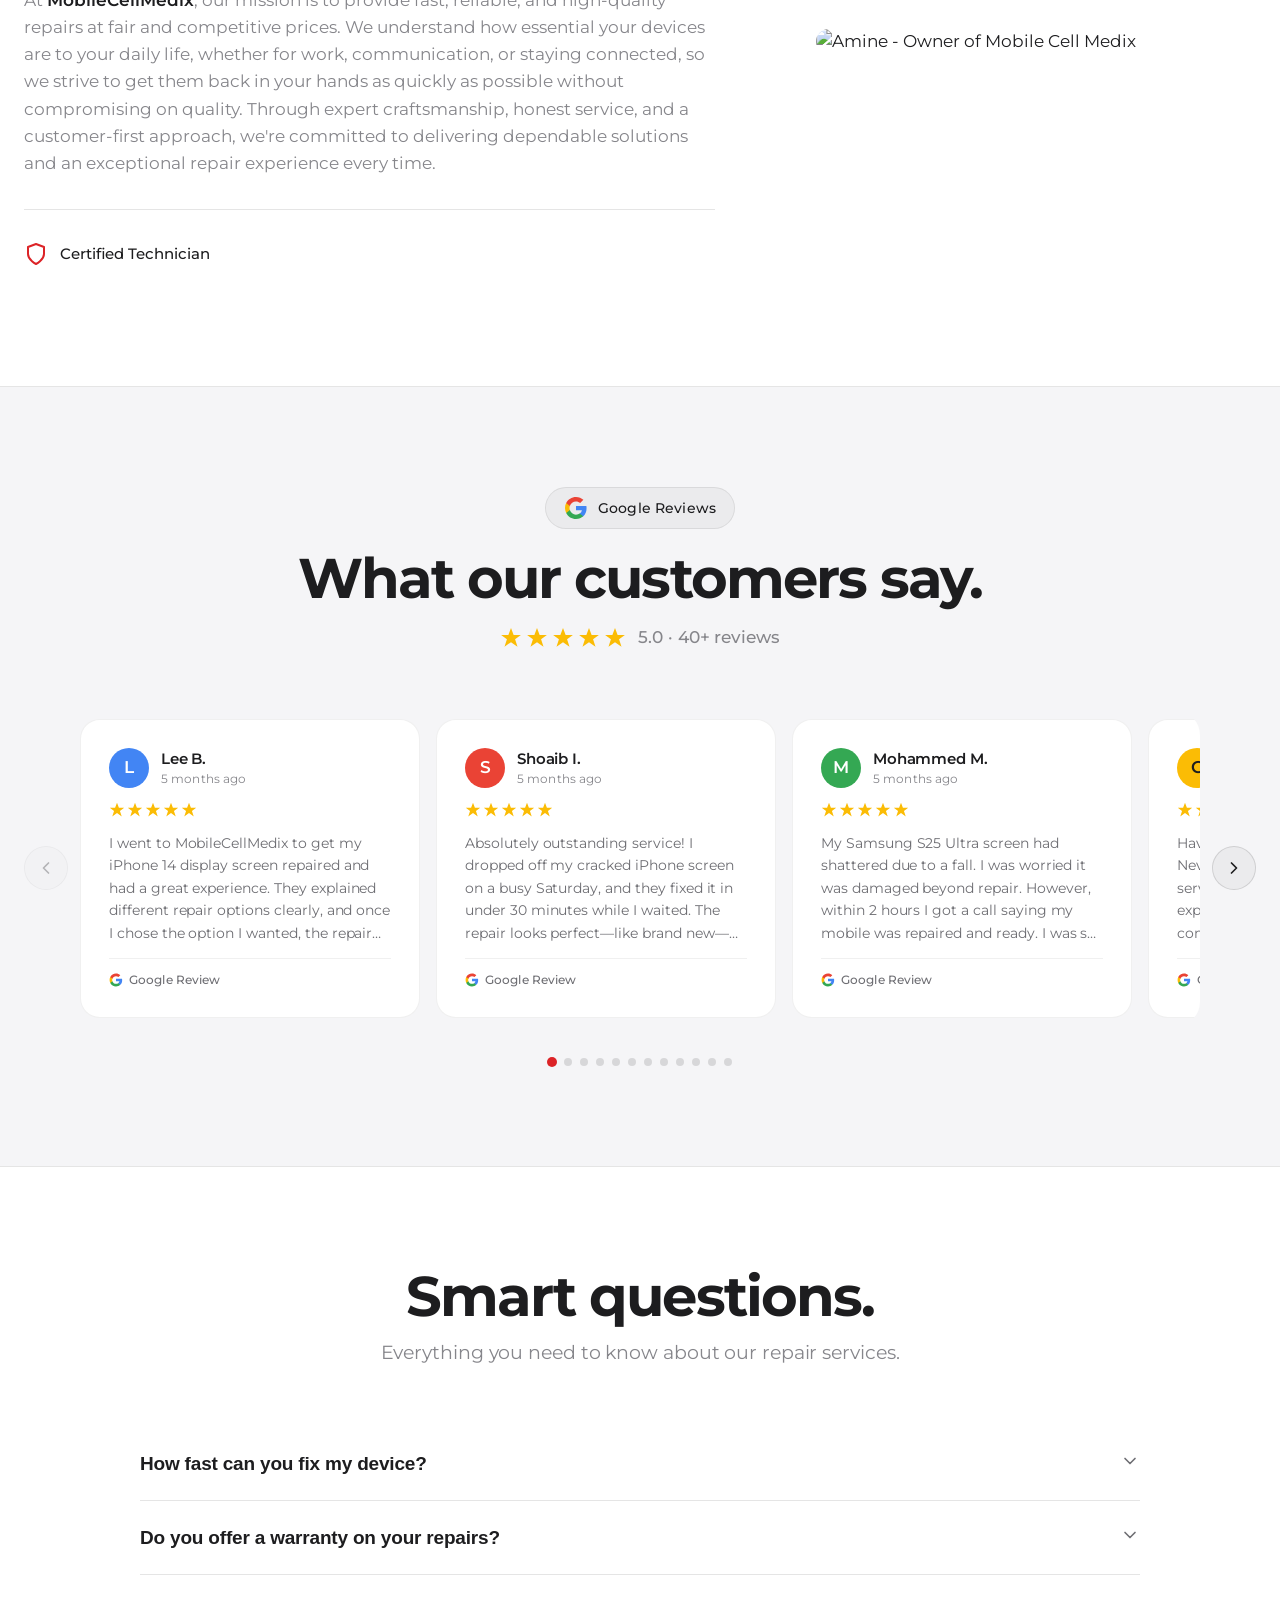
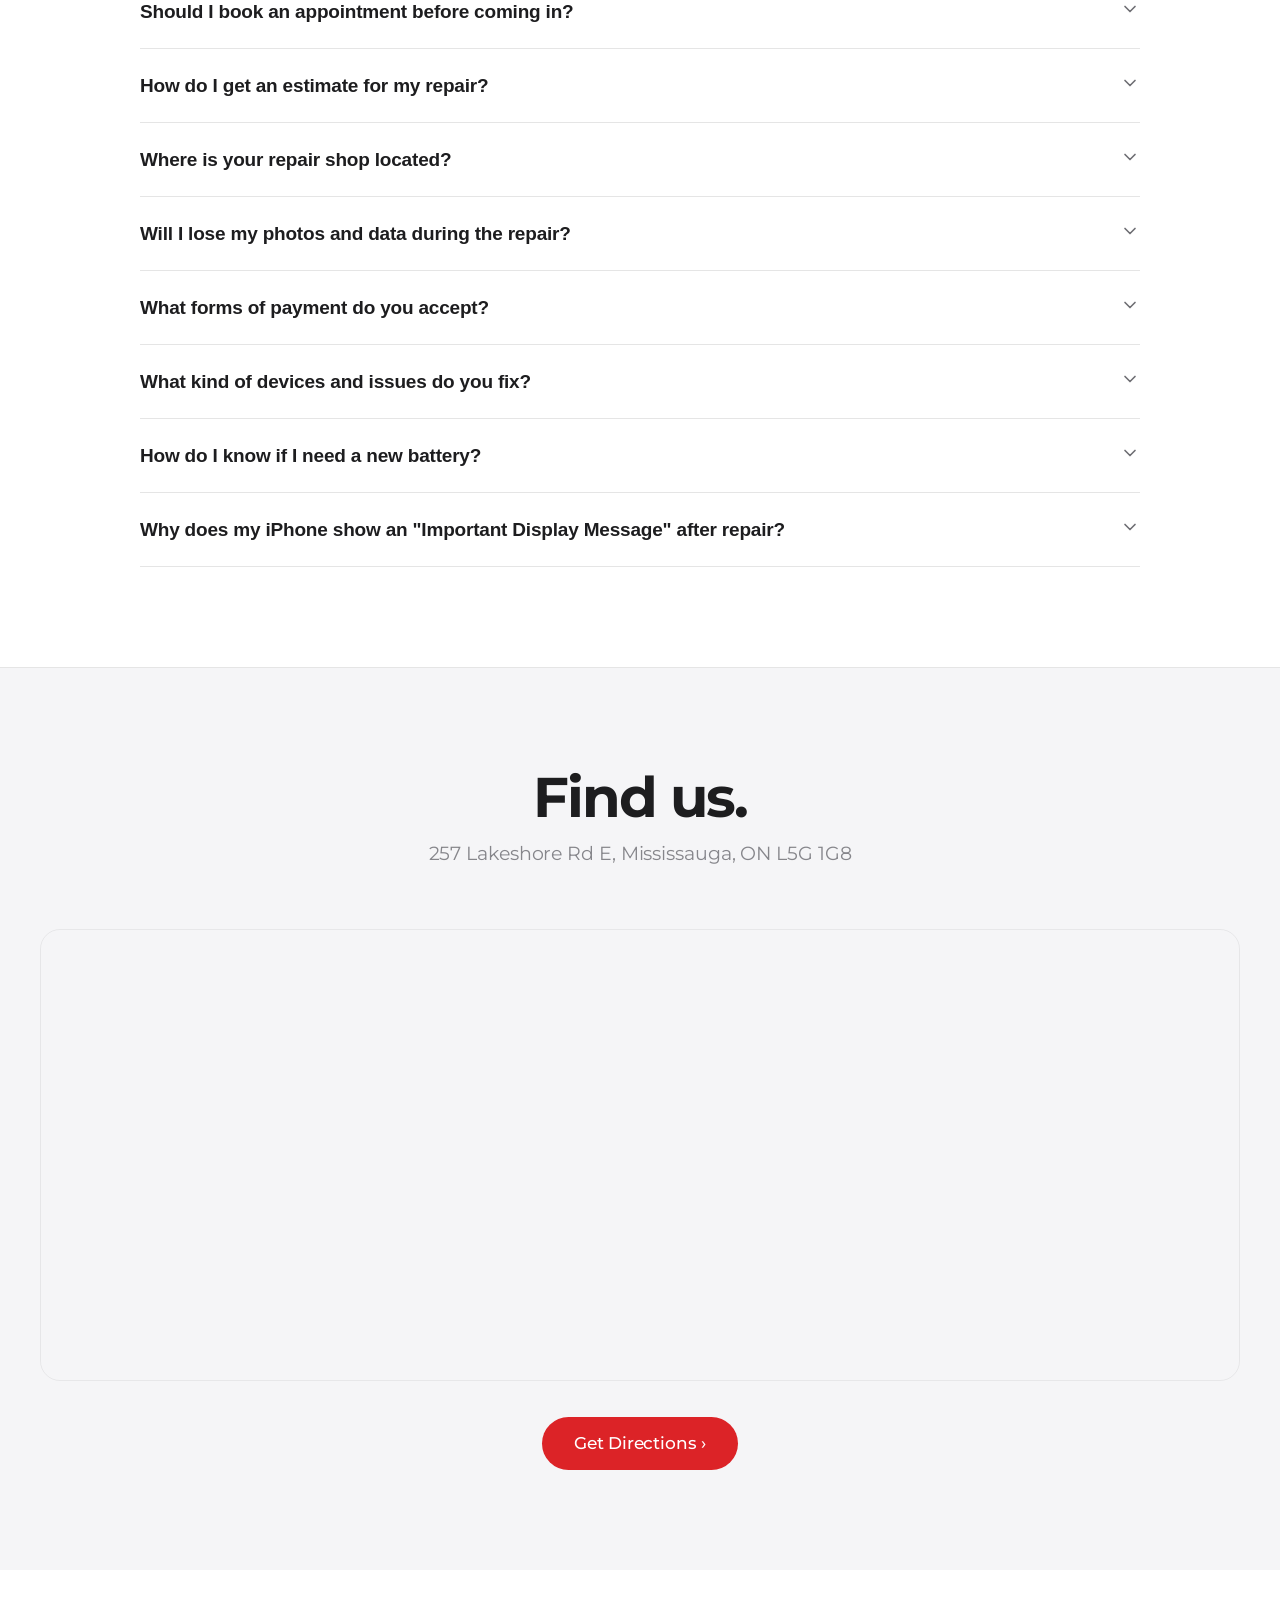
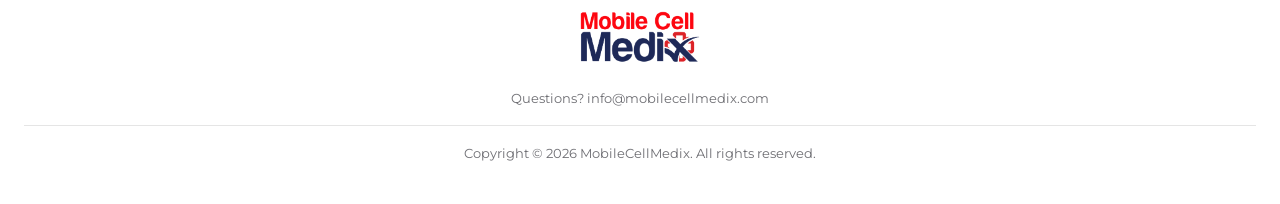
==== commit 1af3c968: "Add mobile menu button and dropdown links" ====
--- a/index.html
+++ b/index.html
@@ -112,7 +112,36 @@
               Text
             </a>
           </div>
+          <!-- Mobile hamburger button -->
+          <button class="mobile-menu-btn" id="mobile-menu-btn" aria-label="Open navigation menu" aria-expanded="false">
+            <span class="hamburger-line"></span>
+            <span class="hamburger-line"></span>
+            <span class="hamburger-line"></span>
+          </button>
         </nav>
+      </div>
+      <!-- Mobile dropdown menu -->
+      <div class="mobile-menu" id="mobile-menu">
+        <a href="#services" class="mobile-menu-link">
+          <svg xmlns="http://www.w3.org/2000/svg" width="18" height="18" viewBox="0 0 24 24" fill="none" stroke="currentColor" stroke-width="1.5" stroke-linecap="round" stroke-linejoin="round"><rect x="5" y="2" width="14" height="20" rx="2" ry="2"/><line x1="12" y1="18" x2="12.01" y2="18"/></svg>
+          Services
+        </a>
+        <a href="#about" class="mobile-menu-link">
+          <svg xmlns="http://www.w3.org/2000/svg" width="18" height="18" viewBox="0 0 24 24" fill="none" stroke="currentColor" stroke-width="1.5" stroke-linecap="round" stroke-linejoin="round"><path d="M20 21v-2a4 4 0 0 0-4-4H8a4 4 0 0 0-4 4v2"/><circle cx="12" cy="7" r="4"/></svg>
+          About Us
+        </a>
+        <a href="#reviews" class="mobile-menu-link">
+          <svg xmlns="http://www.w3.org/2000/svg" width="18" height="18" viewBox="0 0 24 24" fill="none" stroke="currentColor" stroke-width="1.5" stroke-linecap="round" stroke-linejoin="round"><polygon points="12 2 15.09 8.26 22 9.27 17 14.14 18.18 21.02 12 17.77 5.82 21.02 7 14.14 2 9.27 8.91 8.26 12 2"/></svg>
+          Reviews
+        </a>
+        <a href="#faq" class="mobile-menu-link">
+          <svg xmlns="http://www.w3.org/2000/svg" width="18" height="18" viewBox="0 0 24 24" fill="none" stroke="currentColor" stroke-width="1.5" stroke-linecap="round" stroke-linejoin="round"><circle cx="12" cy="12" r="10"/><path d="M9.09 9a3 3 0 0 1 5.83 1c0 2-3 3-3 3"/><line x1="12" y1="17" x2="12.01" y2="17"/></svg>
+          FAQ
+        </a>
+        <a href="#map-section" class="mobile-menu-link">
+          <svg xmlns="http://www.w3.org/2000/svg" width="18" height="18" viewBox="0 0 24 24" fill="none" stroke="currentColor" stroke-width="1.5" stroke-linecap="round" stroke-linejoin="round"><path d="M21 10c0 7-9 13-9 13s-9-6-9-13a9 9 0 0 1 18 0z"/><circle cx="12" cy="10" r="3"/></svg>
+          Location
+        </a>
       </div>
     </header>
 
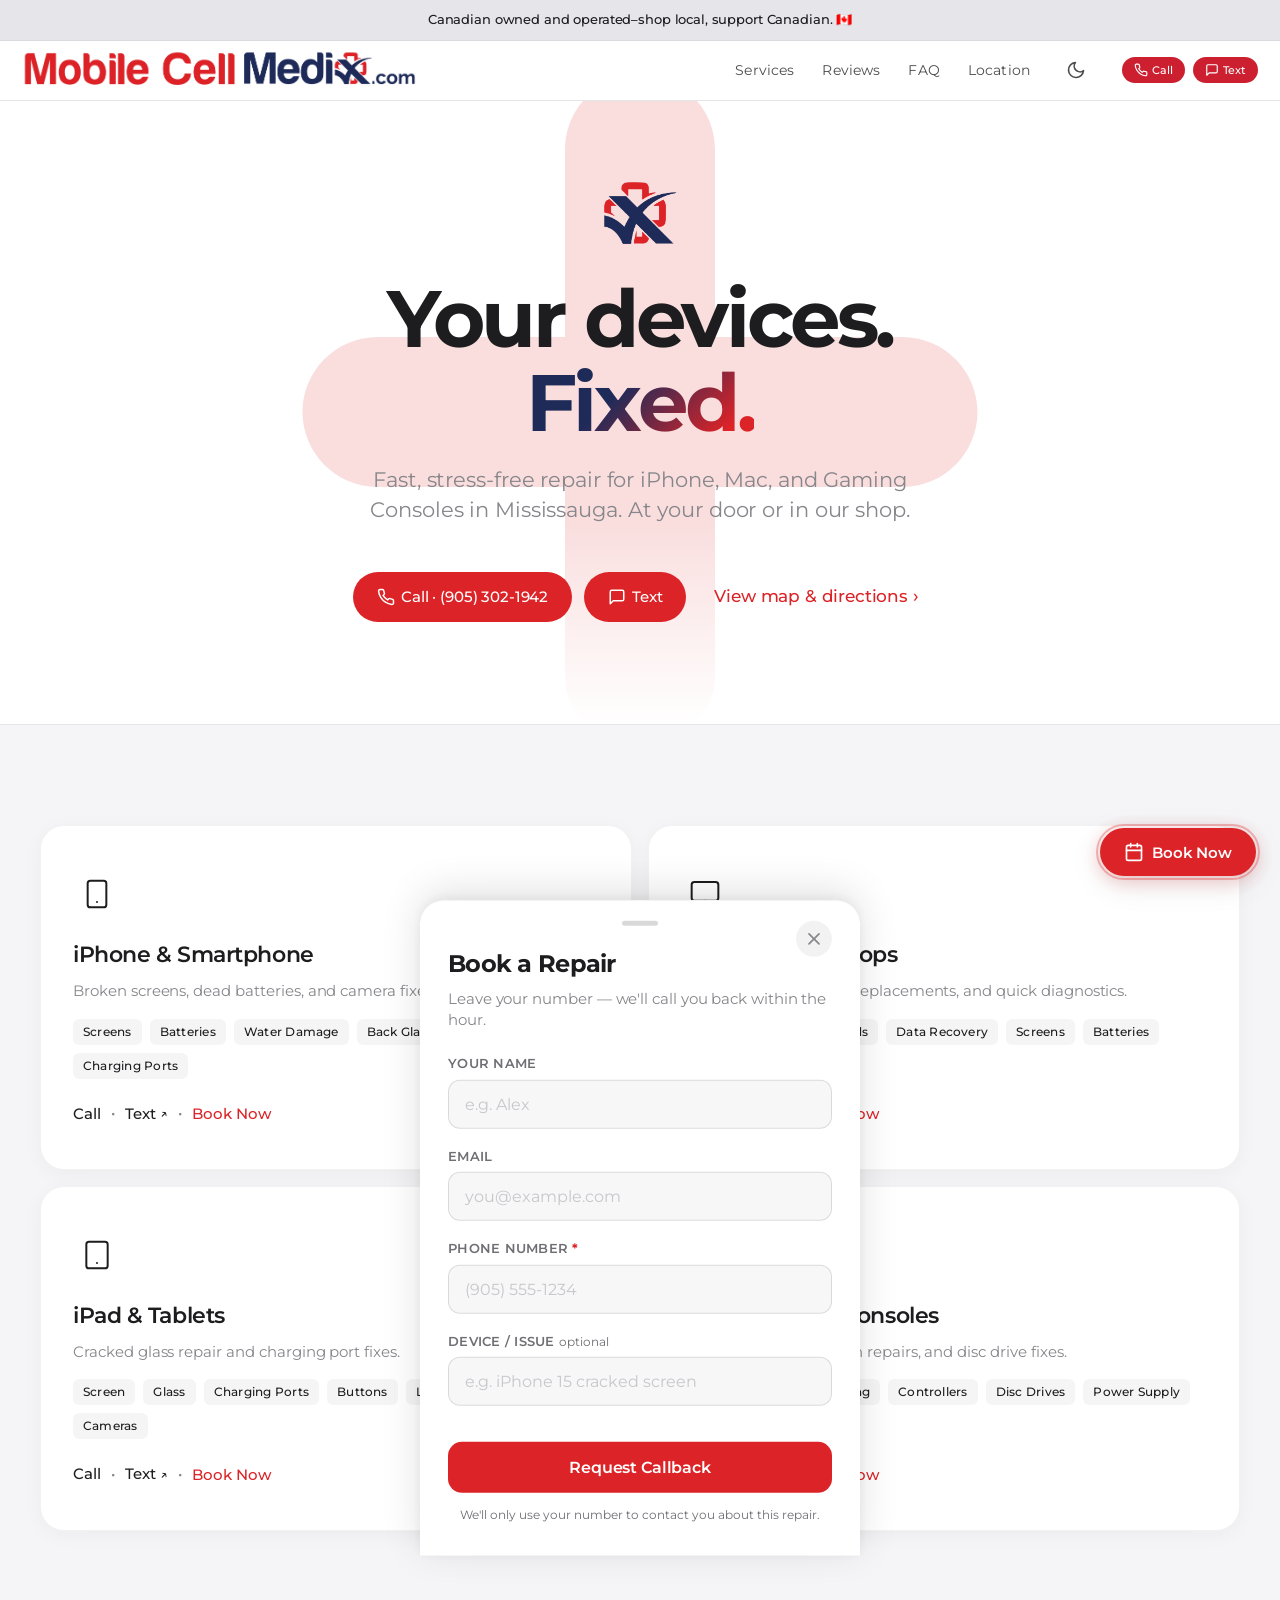
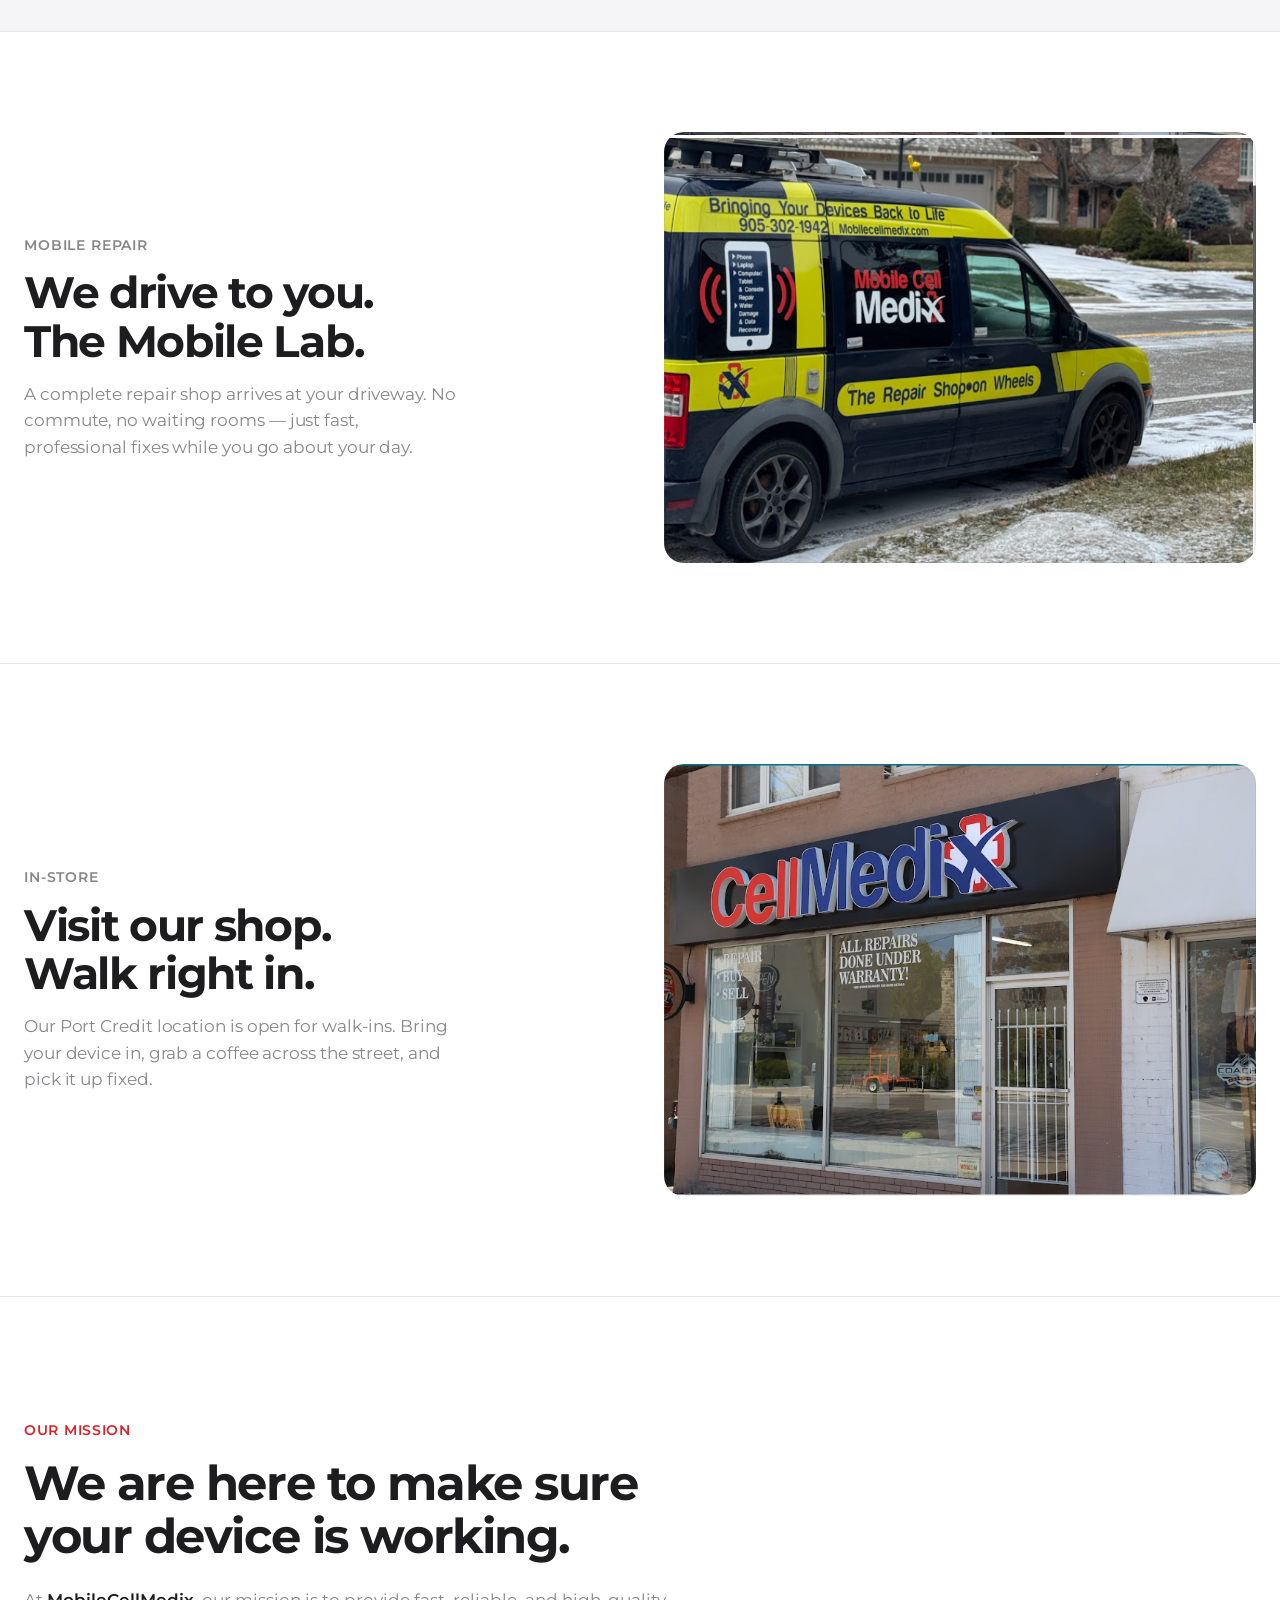
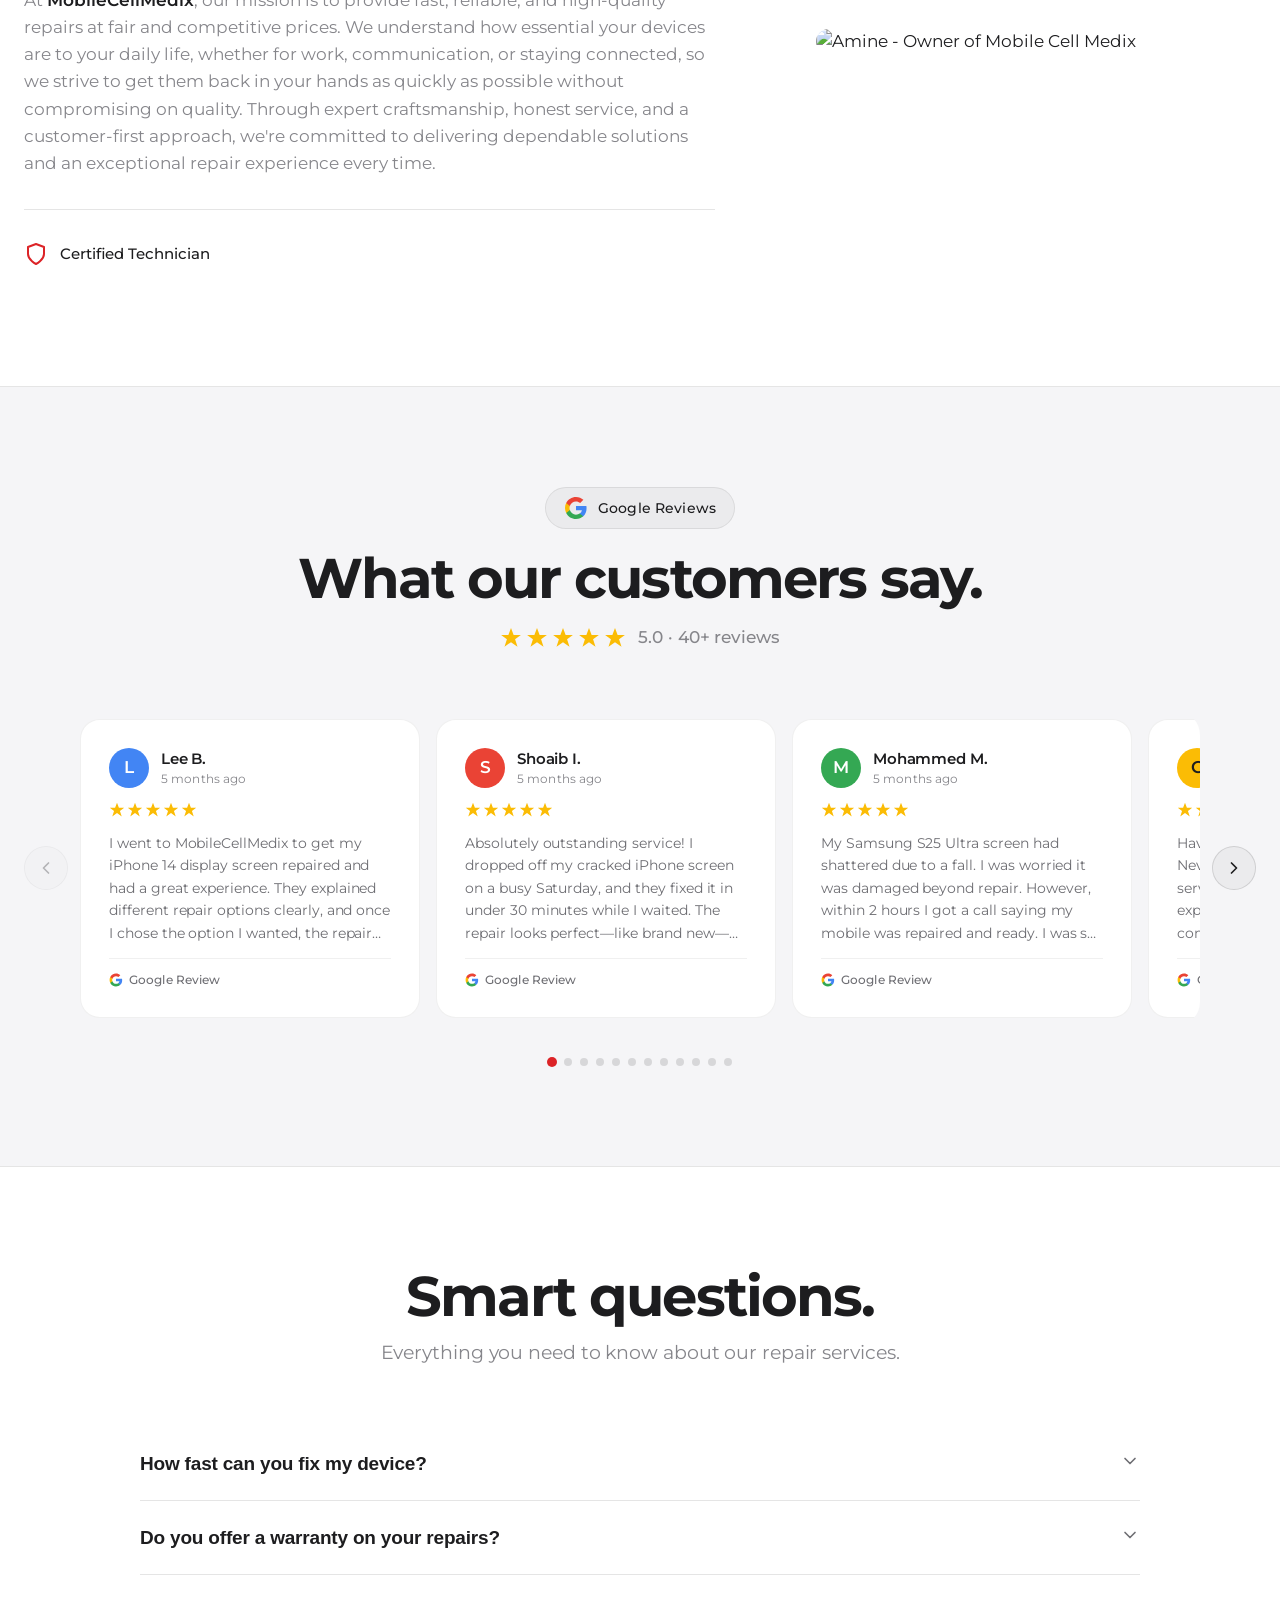
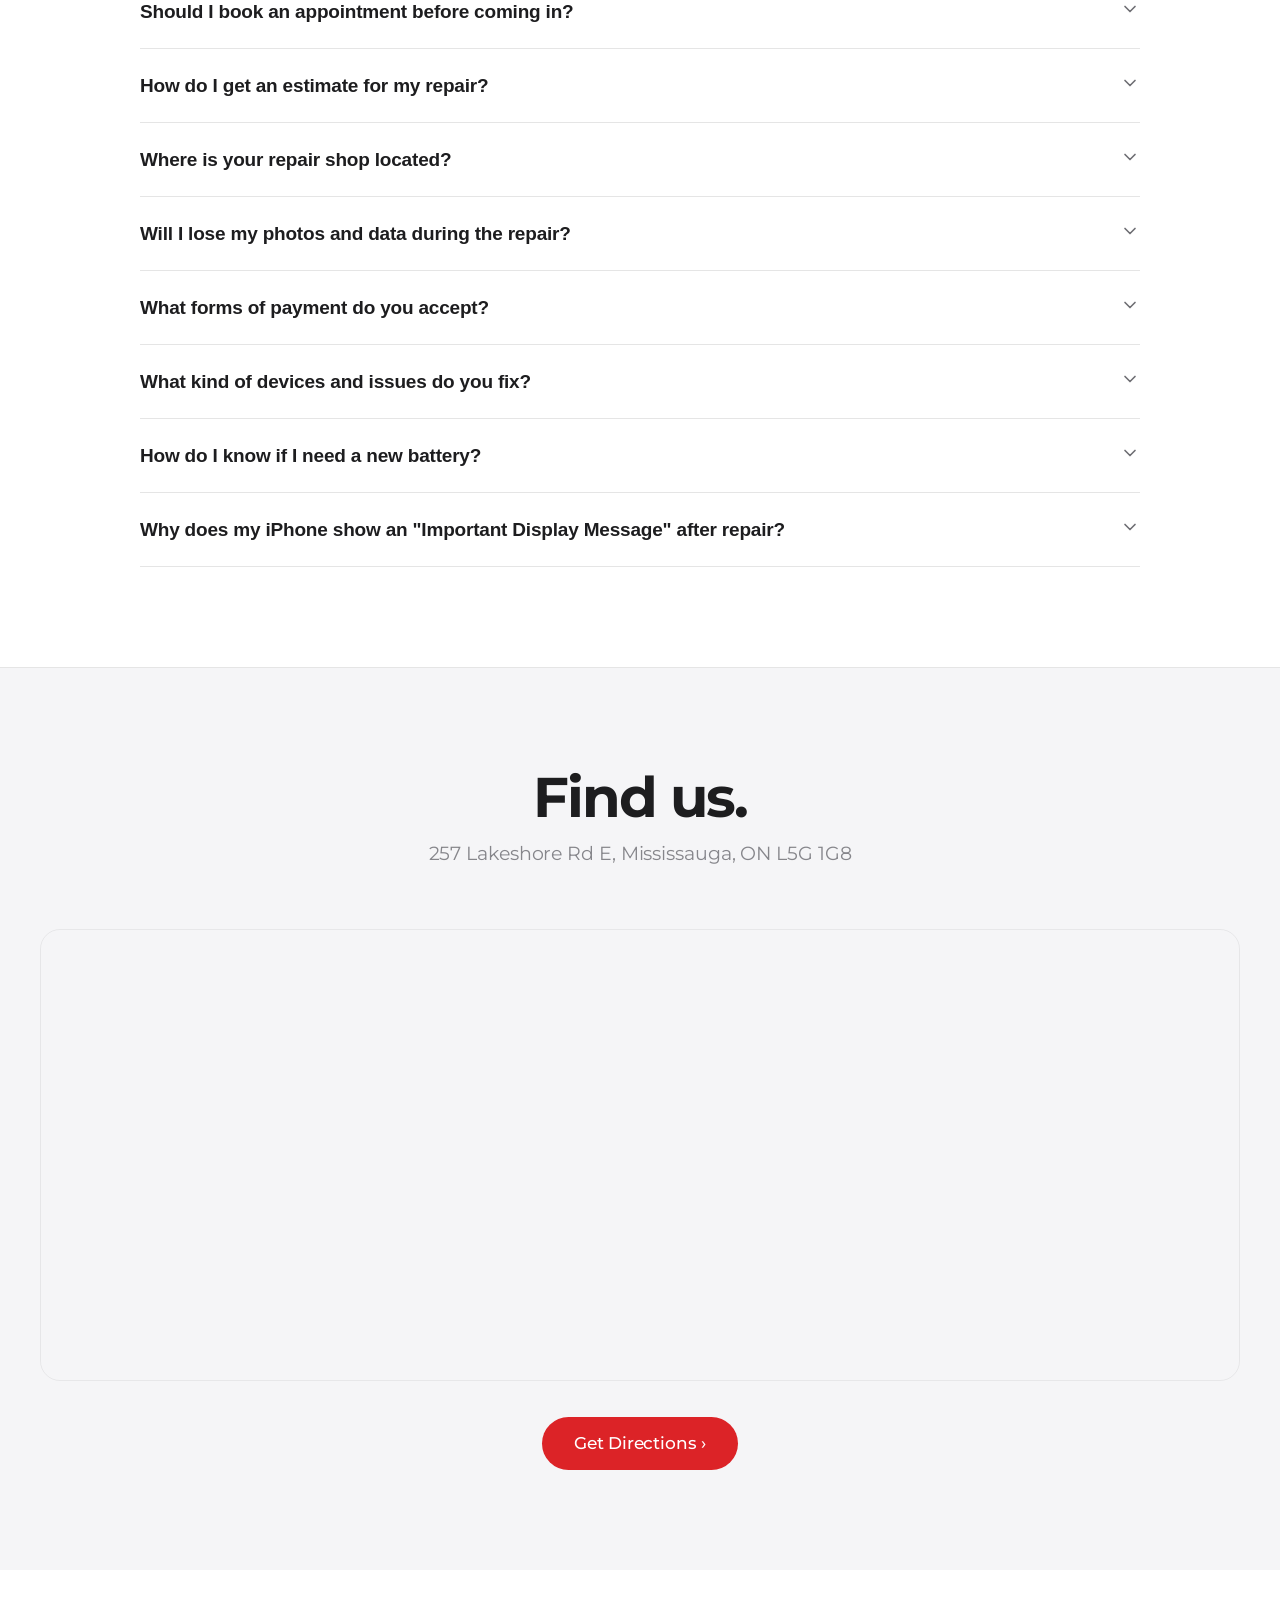
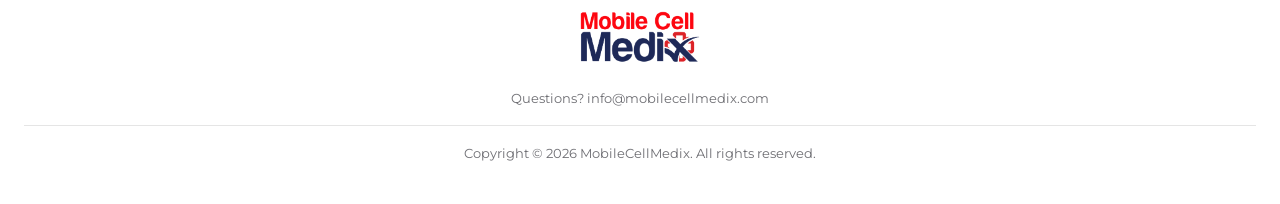
==== commit 755ff9c3: "Update index.html" ====
--- a/index.html
+++ b/index.html
@@ -1,21 +1,24 @@
 <!doctype html>
 <html lang="en">
-  <head>
-    <meta charset="UTF-8" />
-    <meta name="viewport" content="width=device-width, initial-scale=1.0" />
-    <title>MobileCellMedix — iPhone, Mac & Console Repair in Mississauga</title>
-  <meta name="description" content="Professional repair for iPhone, MacBook, iPad, and PS5 in Mississauga. We come to you or visit our Port Credit shop." />
-    
-    <link rel="preconnect" href="https://fonts.googleapis.com">
-    <link rel="preconnect" href="https://fonts.gstatic.com" crossorigin>
-    <link href="https://fonts.googleapis.com/css2?family=Montserrat:wght@400;500;600;700&display=swap" rel="stylesheet">
-    
-    <link rel="stylesheet" href="styles.css" />
-    <link rel="icon" href="photos/logo.png" type="image/png" />
-  </head>
+
+<head>
+  <meta charset="UTF-8" />
+  <meta name="viewport" content="width=device-width, initial-scale=1.0" />
+  <title>MobileCellMedix — iPhone, Mac & Console Repair in Mississauga</title>
+  <meta name="description"
+    content="Professional repair for iPhone, MacBook, iPad, and PS5 in Mississauga. We come to you or visit our Port Credit shop." />
+
+  <link rel="preconnect" href="https://fonts.googleapis.com">
+  <link rel="preconnect" href="https://fonts.gstatic.com" crossorigin>
+  <link href="https://fonts.googleapis.com/css2?family=Montserrat:wght@400;500;600;700&display=swap" rel="stylesheet">
+
+  <link rel="stylesheet" href="styles.css" />
+  <link rel="icon" href="photos/logo.png" type="image/png" />
+</head>
+
+<body>
 
   <body>
-    <body>
     <div class="top-banner">
       Canadian owned and operated–shop local, support Canadian. 🇨🇦
     </div>
@@ -31,23 +34,9 @@
           <a href="#reviews" class="header-link">Reviews</a>
           <a href="#faq" class="header-link">FAQ</a>
           <a href="#map-section" class="header-link">Location</a>
-          <button
-            class="theme-toggle"
-            id="theme-toggle"
-            aria-label="Toggle light/dark mode"
-          >
-            <svg
-              class="sun-icon"
-              xmlns="http://www.w3.org/2000/svg"
-              width="20"
-              height="20"
-              viewBox="0 0 24 24"
-              fill="none"
-              stroke="currentColor"
-              stroke-width="2"
-              stroke-linecap="round"
-              stroke-linejoin="round"
-            >
+          <button class="theme-toggle" id="theme-toggle" aria-label="Toggle light/dark mode">
+            <svg class="sun-icon" xmlns="http://www.w3.org/2000/svg" width="20" height="20" viewBox="0 0 24 24"
+              fill="none" stroke="currentColor" stroke-width="2" stroke-linecap="round" stroke-linejoin="round">
               <circle cx="12" cy="12" r="5" />
               <line x1="12" y1="1" x2="12" y2="3" />
               <line x1="12" y1="21" x2="12" y2="23" />
@@ -58,56 +47,26 @@
               <line x1="4.22" y1="19.78" x2="5.64" y2="18.36" />
               <line x1="18.36" y1="5.64" x2="19.78" y2="4.22" />
             </svg>
-            <svg
-              class="moon-icon"
-              xmlns="http://www.w3.org/2000/svg"
-              width="20"
-              height="20"
-              viewBox="0 0 24 24"
-              fill="none"
-              stroke="currentColor"
-              stroke-width="2"
-              stroke-linecap="round"
-              stroke-linejoin="round"
-              style="display: none"
-            >
+            <svg class="moon-icon" xmlns="http://www.w3.org/2000/svg" width="20" height="20" viewBox="0 0 24 24"
+              fill="none" stroke="currentColor" stroke-width="2" stroke-linecap="round" stroke-linejoin="round"
+              style="display: none">
               <path d="M21 12.79A9 9 0 1 1 11.21 3 7 7 0 0 0 21 12.79z" />
             </svg>
           </button>
           <div class="header-contact-group">
             <a href="tel:9053021942" class="header-cta" title="Call us">
-              <svg
-                xmlns="http://www.w3.org/2000/svg"
-                width="14"
-                height="14"
-                viewBox="0 0 24 24"
-                fill="none"
-                stroke="currentColor"
-                stroke-width="2"
-                stroke-linecap="round"
-                stroke-linejoin="round"
-              >
+              <svg xmlns="http://www.w3.org/2000/svg" width="14" height="14" viewBox="0 0 24 24" fill="none"
+                stroke="currentColor" stroke-width="2" stroke-linecap="round" stroke-linejoin="round">
                 <path
-                  d="M22 16.92v3a2 2 0 0 1-2.18 2 19.79 19.79 0 0 1-8.63-3.07 19.5 19.5 0 0 1-6-6 19.79 19.79 0 0 1-3.07-8.67A2 2 0 0 1 4.11 2h3a2 2 0 0 1 2 1.72 12.84 12.84 0 0 0 .7 2.81 2 2 0 0 1-.45 2.11L8.09 9.91a16 16 0 0 0 6 6l1.27-1.27a2 2 0 0 1 2.11-.45 12.84 12.84 0 0 0 2.81.7A2 2 0 0 1 22 16.92z"
-                ></path>
+                  d="M22 16.92v3a2 2 0 0 1-2.18 2 19.79 19.79 0 0 1-8.63-3.07 19.5 19.5 0 0 1-6-6 19.79 19.79 0 0 1-3.07-8.67A2 2 0 0 1 4.11 2h3a2 2 0 0 1 2 1.72 12.84 12.84 0 0 0 .7 2.81 2 2 0 0 1-.45 2.11L8.09 9.91a16 16 0 0 0 6 6l1.27-1.27a2 2 0 0 1 2.11-.45 12.84 12.84 0 0 0 2.81.7A2 2 0 0 1 22 16.92z">
+                </path>
               </svg>
               Call
             </a>
             <a href="sms:9053021942" class="header-cta" title="Text us">
-              <svg
-                xmlns="http://www.w3.org/2000/svg"
-                width="14"
-                height="14"
-                viewBox="0 0 24 24"
-                fill="none"
-                stroke="currentColor"
-                stroke-width="2"
-                stroke-linecap="round"
-                stroke-linejoin="round"
-              >
-                <path
-                  d="M21 15a2 2 0 0 1-2 2H7l-4 4V5a2 2 0 0 1 2-2h14a2 2 0 0 1 2 2z"
-                ></path>
+              <svg xmlns="http://www.w3.org/2000/svg" width="14" height="14" viewBox="0 0 24 24" fill="none"
+                stroke="currentColor" stroke-width="2" stroke-linecap="round" stroke-linejoin="round">
+                <path d="M21 15a2 2 0 0 1-2 2H7l-4 4V5a2 2 0 0 1 2-2h14a2 2 0 0 1 2 2z"></path>
               </svg>
               Text
             </a>
@@ -123,23 +82,44 @@
       <!-- Mobile dropdown menu -->
       <div class="mobile-menu" id="mobile-menu">
         <a href="#services" class="mobile-menu-link">
-          <svg xmlns="http://www.w3.org/2000/svg" width="18" height="18" viewBox="0 0 24 24" fill="none" stroke="currentColor" stroke-width="1.5" stroke-linecap="round" stroke-linejoin="round"><rect x="5" y="2" width="14" height="20" rx="2" ry="2"/><line x1="12" y1="18" x2="12.01" y2="18"/></svg>
+          <svg xmlns="http://www.w3.org/2000/svg" width="18" height="18" viewBox="0 0 24 24" fill="none"
+            stroke="currentColor" stroke-width="1.5" stroke-linecap="round" stroke-linejoin="round">
+            <rect x="5" y="2" width="14" height="20" rx="2" ry="2" />
+            <line x1="12" y1="18" x2="12.01" y2="18" />
+          </svg>
           Services
         </a>
         <a href="#about" class="mobile-menu-link">
-          <svg xmlns="http://www.w3.org/2000/svg" width="18" height="18" viewBox="0 0 24 24" fill="none" stroke="currentColor" stroke-width="1.5" stroke-linecap="round" stroke-linejoin="round"><path d="M20 21v-2a4 4 0 0 0-4-4H8a4 4 0 0 0-4 4v2"/><circle cx="12" cy="7" r="4"/></svg>
+          <svg xmlns="http://www.w3.org/2000/svg" width="18" height="18" viewBox="0 0 24 24" fill="none"
+            stroke="currentColor" stroke-width="1.5" stroke-linecap="round" stroke-linejoin="round">
+            <path d="M20 21v-2a4 4 0 0 0-4-4H8a4 4 0 0 0-4 4v2" />
+            <circle cx="12" cy="7" r="4" />
+          </svg>
           About Us
         </a>
         <a href="#reviews" class="mobile-menu-link">
-          <svg xmlns="http://www.w3.org/2000/svg" width="18" height="18" viewBox="0 0 24 24" fill="none" stroke="currentColor" stroke-width="1.5" stroke-linecap="round" stroke-linejoin="round"><polygon points="12 2 15.09 8.26 22 9.27 17 14.14 18.18 21.02 12 17.77 5.82 21.02 7 14.14 2 9.27 8.91 8.26 12 2"/></svg>
+          <svg xmlns="http://www.w3.org/2000/svg" width="18" height="18" viewBox="0 0 24 24" fill="none"
+            stroke="currentColor" stroke-width="1.5" stroke-linecap="round" stroke-linejoin="round">
+            <polygon
+              points="12 2 15.09 8.26 22 9.27 17 14.14 18.18 21.02 12 17.77 5.82 21.02 7 14.14 2 9.27 8.91 8.26 12 2" />
+          </svg>
           Reviews
         </a>
         <a href="#faq" class="mobile-menu-link">
-          <svg xmlns="http://www.w3.org/2000/svg" width="18" height="18" viewBox="0 0 24 24" fill="none" stroke="currentColor" stroke-width="1.5" stroke-linecap="round" stroke-linejoin="round"><circle cx="12" cy="12" r="10"/><path d="M9.09 9a3 3 0 0 1 5.83 1c0 2-3 3-3 3"/><line x1="12" y1="17" x2="12.01" y2="17"/></svg>
+          <svg xmlns="http://www.w3.org/2000/svg" width="18" height="18" viewBox="0 0 24 24" fill="none"
+            stroke="currentColor" stroke-width="1.5" stroke-linecap="round" stroke-linejoin="round">
+            <circle cx="12" cy="12" r="10" />
+            <path d="M9.09 9a3 3 0 0 1 5.83 1c0 2-3 3-3 3" />
+            <line x1="12" y1="17" x2="12.01" y2="17" />
+          </svg>
           FAQ
         </a>
         <a href="#map-section" class="mobile-menu-link">
-          <svg xmlns="http://www.w3.org/2000/svg" width="18" height="18" viewBox="0 0 24 24" fill="none" stroke="currentColor" stroke-width="1.5" stroke-linecap="round" stroke-linejoin="round"><path d="M21 10c0 7-9 13-9 13s-9-6-9-13a9 9 0 0 1 18 0z"/><circle cx="12" cy="10" r="3"/></svg>
+          <svg xmlns="http://www.w3.org/2000/svg" width="18" height="18" viewBox="0 0 24 24" fill="none"
+            stroke="currentColor" stroke-width="1.5" stroke-linecap="round" stroke-linejoin="round">
+            <path d="M21 10c0 7-9 13-9 13s-9-6-9-13a9 9 0 0 1 18 0z" />
+            <circle cx="12" cy="10" r="3" />
+          </svg>
           Location
         </a>
       </div>
@@ -147,23 +127,13 @@
 
     <!-- ========== Hero ========== -->
     <section class="hero">
-      <svg
-        class="bg-medic-cross"
-        xmlns="http://www.w3.org/2000/svg"
-        viewBox="0 0 24 24"
-        fill="currentColor"
-      >
+      <svg class="bg-medic-cross" xmlns="http://www.w3.org/2000/svg" viewBox="0 0 24 24" fill="currentColor">
         <path
-          d="M19 10h-5V5c0-1.1-.9-2-2-2h-0c-1.1 0-2 .9-2 2v5H5c-1.1 0-2 .9-2 2v0c0 1.1.9 2 2 2h5v5c0 1.1.9 2 2 2h0c1.1 0 2-.9 2-2v-5h5c1.1 0 2-.9 2-2v0c0-1.1-.9-2-2-2z"
-        />
+          d="M19 10h-5V5c0-1.1-.9-2-2-2h-0c-1.1 0-2 .9-2 2v5H5c-1.1 0-2 .9-2 2v0c0 1.1.9 2 2 2h5v5c0 1.1.9 2 2 2h0c1.1 0 2-.9 2-2v-5h5c1.1 0 2-.9 2-2v0c0-1.1-.9-2-2-2z" />
       </svg>
       <div class="hero-content reveal">
-        <img
-          src="photos/logo.png"
-          alt="Mobile Cell Medix"
-          class="hero-logo"
-          style="height: 64px; margin-bottom: 32px"
-        />
+        <img src="photos/logo.png" alt="Mobile Cell Medix" class="hero-logo"
+          style="height: 64px; margin-bottom: 32px" />
         <h1>Your devices.<br /><span class="gradient-text">Fixed.</span></h1>
         <p class="subhead">
           Fast, stress-free repair for iPhone, Mac, and Gaming Consoles in
@@ -172,38 +142,18 @@
         <div class="hero-actions">
           <div class="contact-buttons-group">
             <a href="tel:9053021942" class="btn-primary" title="Call us">
-              <svg
-                xmlns="http://www.w3.org/2000/svg"
-                width="18"
-                height="18"
-                viewBox="0 0 24 24"
-                fill="none"
-                stroke="currentColor"
-                stroke-width="2"
-                stroke-linecap="round"
-                stroke-linejoin="round"
-              >
+              <svg xmlns="http://www.w3.org/2000/svg" width="18" height="18" viewBox="0 0 24 24" fill="none"
+                stroke="currentColor" stroke-width="2" stroke-linecap="round" stroke-linejoin="round">
                 <path
-                  d="M22 16.92v3a2 2 0 0 1-2.18 2 19.79 19.79 0 0 1-8.63-3.07 19.5 19.5 0 0 1-6-6 19.79 19.79 0 0 1-3.07-8.67A2 2 0 0 1 4.11 2h3a2 2 0 0 1 2 1.72 12.84 12.84 0 0 0 .7 2.81 2 2 0 0 1-.45 2.11L8.09 9.91a16 16 0 0 0 6 6l1.27-1.27a2 2 0 0 1 2.11-.45 12.84 12.84 0 0 0 2.81.7A2 2 0 0 1 22 16.92z"
-                ></path>
+                  d="M22 16.92v3a2 2 0 0 1-2.18 2 19.79 19.79 0 0 1-8.63-3.07 19.5 19.5 0 0 1-6-6 19.79 19.79 0 0 1-3.07-8.67A2 2 0 0 1 4.11 2h3a2 2 0 0 1 2 1.72 12.84 12.84 0 0 0 .7 2.81 2 2 0 0 1-.45 2.11L8.09 9.91a16 16 0 0 0 6 6l1.27-1.27a2 2 0 0 1 2.11-.45 12.84 12.84 0 0 0 2.81.7A2 2 0 0 1 22 16.92z">
+                </path>
               </svg>
               Call · (905) 302‑1942
             </a>
             <a href="sms:9053021942" class="btn-primary" title="Text us">
-              <svg
-                xmlns="http://www.w3.org/2000/svg"
-                width="18"
-                height="18"
-                viewBox="0 0 24 24"
-                fill="none"
-                stroke="currentColor"
-                stroke-width="2"
-                stroke-linecap="round"
-                stroke-linejoin="round"
-              >
-                <path
-                  d="M21 15a2 2 0 0 1-2 2H7l-4 4V5a2 2 0 0 1 2-2h14a2 2 0 0 1 2 2z"
-                ></path>
+              <svg xmlns="http://www.w3.org/2000/svg" width="18" height="18" viewBox="0 0 24 24" fill="none"
+                stroke="currentColor" stroke-width="2" stroke-linecap="round" stroke-linejoin="round">
+                <path d="M21 15a2 2 0 0 1-2 2H7l-4 4V5a2 2 0 0 1 2-2h14a2 2 0 0 1 2 2z"></path>
               </svg>
               Text
             </a>
@@ -222,17 +172,8 @@
       <div class="services-grid">
         <div class="service-card reveal">
           <div class="service-icon">
-            <svg
-              xmlns="http://www.w3.org/2000/svg"
-              width="32"
-              height="32"
-              viewBox="0 0 24 24"
-              fill="none"
-              stroke="currentColor"
-              stroke-width="1.5"
-              stroke-linecap="round"
-              stroke-linejoin="round"
-            >
+            <svg xmlns="http://www.w3.org/2000/svg" width="32" height="32" viewBox="0 0 24 24" fill="none"
+              stroke="currentColor" stroke-width="1.5" stroke-linecap="round" stroke-linejoin="round">
               <rect x="5" y="2" width="14" height="20" rx="2" ry="2" />
               <line x1="12" y1="18" x2="12.01" y2="18" />
             </svg>
@@ -252,25 +193,16 @@
           <div class="service-actions">
             <a href="tel:9053021942" class="action-link">Call</a>
             <span class="action-divider">•</span>
-            <a href="sms:9053021942" class="action-link"
-              >Text for a quote <span>↗</span></a
-            >
+            <a href="sms:9053021942" class="action-link">Text <span>↗</span></a>
+            <span class="action-divider">•</span>
+            <button type="button" class="action-link book-now-trigger">Book Now</button>
           </div>
         </div>
 
         <div class="service-card reveal">
           <div class="service-icon">
-            <svg
-              xmlns="http://www.w3.org/2000/svg"
-              width="32"
-              height="32"
-              viewBox="0 0 24 24"
-              fill="none"
-              stroke="currentColor"
-              stroke-width="1.5"
-              stroke-linecap="round"
-              stroke-linejoin="round"
-            >
+            <svg xmlns="http://www.w3.org/2000/svg" width="32" height="32" viewBox="0 0 24 24" fill="none"
+              stroke="currentColor" stroke-width="1.5" stroke-linecap="round" stroke-linejoin="round">
               <rect x="2" y="3" width="20" height="14" rx="2" ry="2" />
               <line x1="8" y1="21" x2="16" y2="21" />
               <line x1="12" y1="17" x2="12" y2="21" />
@@ -289,25 +221,16 @@
           <div class="service-actions">
             <a href="tel:9053021942" class="action-link">Call</a>
             <span class="action-divider">•</span>
-            <a href="sms:9053021942" class="action-link"
-              >Text for a quote <span>↗</span></a
-            >
+            <a href="sms:9053021942" class="action-link">Text <span>↗</span></a>
+            <span class="action-divider">•</span>
+            <button type="button" class="action-link book-now-trigger">Book Now</button>
           </div>
         </div>
 
         <div class="service-card reveal">
           <div class="service-icon">
-            <svg
-              xmlns="http://www.w3.org/2000/svg"
-              width="32"
-              height="32"
-              viewBox="0 0 24 24"
-              fill="none"
-              stroke="currentColor"
-              stroke-width="1.5"
-              stroke-linecap="round"
-              stroke-linejoin="round"
-            >
+            <svg xmlns="http://www.w3.org/2000/svg" width="32" height="32" viewBox="0 0 24 24" fill="none"
+              stroke="currentColor" stroke-width="1.5" stroke-linecap="round" stroke-linejoin="round">
               <rect x="4" y="2" width="16" height="20" rx="2" ry="2" />
               <line x1="12" y1="18" x2="12.01" y2="18" />
             </svg>
@@ -326,25 +249,16 @@
           <div class="service-actions">
             <a href="tel:9053021942" class="action-link">Call</a>
             <span class="action-divider">•</span>
-            <a href="sms:9053021942" class="action-link"
-              >Text for a quote <span>↗</span></a
-            >
+            <a href="sms:9053021942" class="action-link">Text <span>↗</span></a>
+            <span class="action-divider">•</span>
+            <button type="button" class="action-link book-now-trigger">Book Now</button>
           </div>
         </div>
 
         <div class="service-card reveal">
           <div class="service-icon">
-            <svg
-              xmlns="http://www.w3.org/2000/svg"
-              width="32"
-              height="32"
-              viewBox="0 0 24 24"
-              fill="none"
-              stroke="currentColor"
-              stroke-width="1.5"
-              stroke-linecap="round"
-              stroke-linejoin="round"
-            >
+            <svg xmlns="http://www.w3.org/2000/svg" width="32" height="32" viewBox="0 0 24 24" fill="none"
+              stroke="currentColor" stroke-width="1.5" stroke-linecap="round" stroke-linejoin="round">
               <rect x="2" y="6" width="20" height="12" rx="2" />
               <line x1="6" y1="12" x2="6.01" y2="12" />
               <line x1="10" y1="12" x2="10.01" y2="12" />
@@ -364,9 +278,9 @@
           <div class="service-actions">
             <a href="tel:9053021942" class="action-link">Call</a>
             <span class="action-divider">•</span>
-            <a href="sms:9053021942" class="action-link"
-              >Text for a quote <span>↗</span></a
-            >
+            <a href="sms:9053021942" class="action-link">Text <span>↗</span></a>
+            <span class="action-divider">•</span>
+            <button type="button" class="action-link book-now-trigger">Book Now</button>
           </div>
         </div>
       </div>
@@ -389,10 +303,7 @@
             </p>
           </div>
           <div class="showcase-media reveal-scale">
-            <img
-              src="photos/outside%20truck.png"
-              alt="MobileCellMedix repair van arriving at a customer's home"
-            />
+            <img src="photos/outside%20truck.png" alt="MobileCellMedix repair van arriving at a customer's home" />
           </div>
         </div>
       </div>
@@ -403,10 +314,7 @@
       <div class="showcase-block reverse">
         <div class="showcase-inner">
           <div class="showcase-media reveal-scale">
-            <img
-              src="photos/store%20photo.png"
-              alt="MobileCellMedix storefront in Port Credit, Mississauga"
-            />
+            <img src="photos/store%20photo.png" alt="MobileCellMedix storefront in Port Credit, Mississauga" />
           </div>
           <div class="showcase-text reveal">
             <p class="eyebrow">In-Store</p>
@@ -430,21 +338,17 @@
             <p class="eyebrow">Our Mission</p>
             <h2>We are here to make sure your device is working.</h2>
             <p>
-              At <strong>MobileCellMedix</strong>, our mission is to provide fast, reliable, and high-quality repairs at fair and competitive prices. We understand how essential your devices are to your daily life, whether for work, communication, or staying connected, so we strive to get them back in your hands as quickly as possible without compromising on quality. Through expert craftsmanship, honest service, and a customer-first approach, we're committed to delivering dependable solutions and an exceptional repair experience every time.
+              At <strong>MobileCellMedix</strong>, our mission is to provide fast, reliable, and high-quality repairs at
+              fair and competitive prices. We understand how essential your devices are to your daily life, whether for
+              work, communication, or staying connected, so we strive to get them back in your hands as quickly as
+              possible without compromising on quality. Through expert craftsmanship, honest service, and a
+              customer-first approach, we're committed to delivering dependable solutions and an exceptional repair
+              experience every time.
             </p>
             <div class="owner-badge">
-              <svg
-                xmlns="http://www.w3.org/2000/svg"
-                width="24"
-                height="24"
-                viewBox="0 0 24 24"
-                fill="none"
-                stroke="currentColor"
-                stroke-width="2"
-                stroke-linecap="round"
-                stroke-linejoin="round"
-                style="color: #dc2327"
-              >
+              <svg xmlns="http://www.w3.org/2000/svg" width="24" height="24" viewBox="0 0 24 24" fill="none"
+                stroke="currentColor" stroke-width="2" stroke-linecap="round" stroke-linejoin="round"
+                style="color: #dc2327">
                 <path d="M12 22s8-4 8-10V5l-8-3-8 3v7c0 6 8 10 8 10z" />
               </svg>
               <span>Certified Technician</span>
@@ -452,10 +356,7 @@
           </div>
           <div class="owner-photos reveal-scale">
             <div class="photo-main">
-              <img
-                src="photos/amine_alone.jpeg"
-                alt="Amine - Owner of Mobile Cell Medix"
-              />
+              <img src="photos/amine_alone.jpeg" alt="Amine - Owner of Mobile Cell Medix" />
             </div>
           </div>
         </div>
@@ -472,20 +373,16 @@
             <svg class="google-icon" viewBox="0 0 24 24" width="24" height="24">
               <path
                 d="M22.56 12.25c0-.78-.07-1.53-.2-2.25H12v4.26h5.92a5.06 5.06 0 0 1-2.2 3.32v2.77h3.57c2.08-1.92 3.28-4.74 3.28-8.1z"
-                fill="#4285F4"
-              />
+                fill="#4285F4" />
               <path
                 d="M12 23c2.97 0 5.46-.98 7.28-2.66l-3.57-2.77c-.98.66-2.23 1.06-3.71 1.06-2.86 0-5.29-1.93-6.16-4.53H2.18v2.84C3.99 20.53 7.7 23 12 23z"
-                fill="#34A853"
-              />
+                fill="#34A853" />
               <path
                 d="M5.84 14.09c-.22-.66-.35-1.36-.35-2.09s.13-1.43.35-2.09V7.07H2.18C1.43 8.55 1 10.22 1 12s.43 3.45 1.18 4.93l2.85-2.22.81-.62z"
-                fill="#FBBC05"
-              />
+                fill="#FBBC05" />
               <path
                 d="M12 5.38c1.62 0 3.06.56 4.21 1.64l3.15-3.15C17.45 2.09 14.97 1 12 1 7.7 1 3.99 3.47 2.18 7.07l3.66 2.84c.87-2.6 3.3-4.53 6.16-4.53z"
-                fill="#EA4335"
-              />
+                fill="#EA4335" />
             </svg>
             <span class="reviews-source">Google Reviews</span>
           </div>
@@ -493,34 +390,24 @@
           <div class="reviews-stars-summary">
             <div class="stars-row">
               <svg viewBox="0 0 20 20" width="22" height="22">
-                <path
-                  d="M10 1l2.39 6.17H19l-5.3 4.06L15.92 18 10 13.77 4.08 18l2.22-6.77L1 7.17h6.61z"
-                  fill="#FBBC05"
-                />
+                <path d="M10 1l2.39 6.17H19l-5.3 4.06L15.92 18 10 13.77 4.08 18l2.22-6.77L1 7.17h6.61z"
+                  fill="#FBBC05" />
               </svg>
               <svg viewBox="0 0 20 20" width="22" height="22">
-                <path
-                  d="M10 1l2.39 6.17H19l-5.3 4.06L15.92 18 10 13.77 4.08 18l2.22-6.77L1 7.17h6.61z"
-                  fill="#FBBC05"
-                />
+                <path d="M10 1l2.39 6.17H19l-5.3 4.06L15.92 18 10 13.77 4.08 18l2.22-6.77L1 7.17h6.61z"
+                  fill="#FBBC05" />
               </svg>
               <svg viewBox="0 0 20 20" width="22" height="22">
-                <path
-                  d="M10 1l2.39 6.17H19l-5.3 4.06L15.92 18 10 13.77 4.08 18l2.22-6.77L1 7.17h6.61z"
-                  fill="#FBBC05"
-                />
+                <path d="M10 1l2.39 6.17H19l-5.3 4.06L15.92 18 10 13.77 4.08 18l2.22-6.77L1 7.17h6.61z"
+                  fill="#FBBC05" />
               </svg>
               <svg viewBox="0 0 20 20" width="22" height="22">
-                <path
-                  d="M10 1l2.39 6.17H19l-5.3 4.06L15.92 18 10 13.77 4.08 18l2.22-6.77L1 7.17h6.61z"
-                  fill="#FBBC05"
-                />
+                <path d="M10 1l2.39 6.17H19l-5.3 4.06L15.92 18 10 13.77 4.08 18l2.22-6.77L1 7.17h6.61z"
+                  fill="#FBBC05" />
               </svg>
               <svg viewBox="0 0 20 20" width="22" height="22">
-                <path
-                  d="M10 1l2.39 6.17H19l-5.3 4.06L15.92 18 10 13.77 4.08 18l2.22-6.77L1 7.17h6.61z"
-                  fill="#FBBC05"
-                />
+                <path d="M10 1l2.39 6.17H19l-5.3 4.06L15.92 18 10 13.77 4.08 18l2.22-6.77L1 7.17h6.61z"
+                  fill="#FBBC05" />
               </svg>
             </div>
             <span class="reviews-rating-text">5.0 · 40+ reviews</span>
@@ -529,20 +416,9 @@
 
         <!-- Carousel -->
         <div class="reviews-carousel-wrap">
-          <button
-            class="reviews-arrow reviews-arrow-left"
-            aria-label="Previous reviews"
-          >
-            <svg
-              width="20"
-              height="20"
-              viewBox="0 0 24 24"
-              fill="none"
-              stroke="currentColor"
-              stroke-width="2"
-              stroke-linecap="round"
-              stroke-linejoin="round"
-            >
+          <button class="reviews-arrow reviews-arrow-left" aria-label="Previous reviews">
+            <svg width="20" height="20" viewBox="0 0 24 24" fill="none" stroke="currentColor" stroke-width="2"
+              stroke-linecap="round" stroke-linejoin="round">
               <polyline points="15 18 9 12 15 6" />
             </svg>
           </button>
@@ -560,34 +436,24 @@
                 </div>
                 <div class="review-stars">
                   <svg viewBox="0 0 20 20" width="16" height="16">
-                    <path
-                      d="M10 1l2.39 6.17H19l-5.3 4.06L15.92 18 10 13.77 4.08 18l2.22-6.77L1 7.17h6.61z"
-                      fill="#FBBC05"
-                    />
-                  </svg>
-                  <svg viewBox="0 0 20 20" width="16" height="16">
-                    <path
-                      d="M10 1l2.39 6.17H19l-5.3 4.06L15.92 18 10 13.77 4.08 18l2.22-6.77L1 7.17h6.61z"
-                      fill="#FBBC05"
-                    />
-                  </svg>
-                  <svg viewBox="0 0 20 20" width="16" height="16">
-                    <path
-                      d="M10 1l2.39 6.17H19l-5.3 4.06L15.92 18 10 13.77 4.08 18l2.22-6.77L1 7.17h6.61z"
-                      fill="#FBBC05"
-                    />
-                  </svg>
-                  <svg viewBox="0 0 20 20" width="16" height="16">
-                    <path
-                      d="M10 1l2.39 6.17H19l-5.3 4.06L15.92 18 10 13.77 4.08 18l2.22-6.77L1 7.17h6.61z"
-                      fill="#FBBC05"
-                    />
-                  </svg>
-                  <svg viewBox="0 0 20 20" width="16" height="16">
-                    <path
-                      d="M10 1l2.39 6.17H19l-5.3 4.06L15.92 18 10 13.77 4.08 18l2.22-6.77L1 7.17h6.61z"
-                      fill="#FBBC05"
-                    />
+                    <path d="M10 1l2.39 6.17H19l-5.3 4.06L15.92 18 10 13.77 4.08 18l2.22-6.77L1 7.17h6.61z"
+                      fill="#FBBC05" />
+                  </svg>
+                  <svg viewBox="0 0 20 20" width="16" height="16">
+                    <path d="M10 1l2.39 6.17H19l-5.3 4.06L15.92 18 10 13.77 4.08 18l2.22-6.77L1 7.17h6.61z"
+                      fill="#FBBC05" />
+                  </svg>
+                  <svg viewBox="0 0 20 20" width="16" height="16">
+                    <path d="M10 1l2.39 6.17H19l-5.3 4.06L15.92 18 10 13.77 4.08 18l2.22-6.77L1 7.17h6.61z"
+                      fill="#FBBC05" />
+                  </svg>
+                  <svg viewBox="0 0 20 20" width="16" height="16">
+                    <path d="M10 1l2.39 6.17H19l-5.3 4.06L15.92 18 10 13.77 4.08 18l2.22-6.77L1 7.17h6.61z"
+                      fill="#FBBC05" />
+                  </svg>
+                  <svg viewBox="0 0 20 20" width="16" height="16">
+                    <path d="M10 1l2.39 6.17H19l-5.3 4.06L15.92 18 10 13.77 4.08 18l2.22-6.77L1 7.17h6.61z"
+                      fill="#FBBC05" />
                   </svg>
                 </div>
                 <p class="review-text">
@@ -601,20 +467,16 @@
                   <svg viewBox="0 0 24 24" width="14" height="14">
                     <path
                       d="M22.56 12.25c0-.78-.07-1.53-.2-2.25H12v4.26h5.92a5.06 5.06 0 0 1-2.2 3.32v2.77h3.57c2.08-1.92 3.28-4.74 3.28-8.1z"
-                      fill="#4285F4"
-                    />
+                      fill="#4285F4" />
                     <path
                       d="M12 23c2.97 0 5.46-.98 7.28-2.66l-3.57-2.77c-.98.66-2.23 1.06-3.71 1.06-2.86 0-5.29-1.93-6.16-4.53H2.18v2.84C3.99 20.53 7.7 23 12 23z"
-                      fill="#34A853"
-                    />
+                      fill="#34A853" />
                     <path
                       d="M5.84 14.09c-.22-.66-.35-1.36-.35-2.09s.13-1.43.35-2.09V7.07H2.18C1.43 8.55 1 10.22 1 12s.43 3.45 1.18 4.93l2.85-2.22.81-.62z"
-                      fill="#FBBC05"
-                    />
+                      fill="#FBBC05" />
                     <path
                       d="M12 5.38c1.62 0 3.06.56 4.21 1.64l3.15-3.15C17.45 2.09 14.97 1 12 1 7.7 1 3.99 3.47 2.18 7.07l3.66 2.84c.87-2.6 3.3-4.53 6.16-4.53z"
-                      fill="#EA4335"
-                    />
+                      fill="#EA4335" />
                   </svg>
                   <span>Google Review</span>
                 </div>
@@ -631,34 +493,24 @@
                 </div>
                 <div class="review-stars">
                   <svg viewBox="0 0 20 20" width="16" height="16">
-                    <path
-                      d="M10 1l2.39 6.17H19l-5.3 4.06L15.92 18 10 13.77 4.08 18l2.22-6.77L1 7.17h6.61z"
-                      fill="#FBBC05"
-                    />
-                  </svg>
-                  <svg viewBox="0 0 20 20" width="16" height="16">
-                    <path
-                      d="M10 1l2.39 6.17H19l-5.3 4.06L15.92 18 10 13.77 4.08 18l2.22-6.77L1 7.17h6.61z"
-                      fill="#FBBC05"
-                    />
-                  </svg>
-                  <svg viewBox="0 0 20 20" width="16" height="16">
-                    <path
-                      d="M10 1l2.39 6.17H19l-5.3 4.06L15.92 18 10 13.77 4.08 18l2.22-6.77L1 7.17h6.61z"
-                      fill="#FBBC05"
-                    />
-                  </svg>
-                  <svg viewBox="0 0 20 20" width="16" height="16">
-                    <path
-                      d="M10 1l2.39 6.17H19l-5.3 4.06L15.92 18 10 13.77 4.08 18l2.22-6.77L1 7.17h6.61z"
-                      fill="#FBBC05"
-                    />
-                  </svg>
-                  <svg viewBox="0 0 20 20" width="16" height="16">
-                    <path
-                      d="M10 1l2.39 6.17H19l-5.3 4.06L15.92 18 10 13.77 4.08 18l2.22-6.77L1 7.17h6.61z"
-                      fill="#FBBC05"
-                    />
+                    <path d="M10 1l2.39 6.17H19l-5.3 4.06L15.92 18 10 13.77 4.08 18l2.22-6.77L1 7.17h6.61z"
+                      fill="#FBBC05" />
+                  </svg>
+                  <svg viewBox="0 0 20 20" width="16" height="16">
+                    <path d="M10 1l2.39 6.17H19l-5.3 4.06L15.92 18 10 13.77 4.08 18l2.22-6.77L1 7.17h6.61z"
+                      fill="#FBBC05" />
+                  </svg>
+                  <svg viewBox="0 0 20 20" width="16" height="16">
+                    <path d="M10 1l2.39 6.17H19l-5.3 4.06L15.92 18 10 13.77 4.08 18l2.22-6.77L1 7.17h6.61z"
+                      fill="#FBBC05" />
+                  </svg>
+                  <svg viewBox="0 0 20 20" width="16" height="16">
+                    <path d="M10 1l2.39 6.17H19l-5.3 4.06L15.92 18 10 13.77 4.08 18l2.22-6.77L1 7.17h6.61z"
+                      fill="#FBBC05" />
+                  </svg>
+                  <svg viewBox="0 0 20 20" width="16" height="16">
+                    <path d="M10 1l2.39 6.17H19l-5.3 4.06L15.92 18 10 13.77 4.08 18l2.22-6.77L1 7.17h6.61z"
+                      fill="#FBBC05" />
                   </svg>
                 </div>
                 <p class="review-text">
@@ -672,20 +524,16 @@
                   <svg viewBox="0 0 24 24" width="14" height="14">
                     <path
                       d="M22.56 12.25c0-.78-.07-1.53-.2-2.25H12v4.26h5.92a5.06 5.06 0 0 1-2.2 3.32v2.77h3.57c2.08-1.92 3.28-4.74 3.28-8.1z"
-                      fill="#4285F4"
-                    />
+                      fill="#4285F4" />
                     <path
                       d="M12 23c2.97 0 5.46-.98 7.28-2.66l-3.57-2.77c-.98.66-2.23 1.06-3.71 1.06-2.86 0-5.29-1.93-6.16-4.53H2.18v2.84C3.99 20.53 7.7 23 12 23z"
-                      fill="#34A853"
-                    />
+                      fill="#34A853" />
                     <path
                       d="M5.84 14.09c-.22-.66-.35-1.36-.35-2.09s.13-1.43.35-2.09V7.07H2.18C1.43 8.55 1 10.22 1 12s.43 3.45 1.18 4.93l2.85-2.22.81-.62z"
-                      fill="#FBBC05"
-                    />
+                      fill="#FBBC05" />
                     <path
                       d="M12 5.38c1.62 0 3.06.56 4.21 1.64l3.15-3.15C17.45 2.09 14.97 1 12 1 7.7 1 3.99 3.47 2.18 7.07l3.66 2.84c.87-2.6 3.3-4.53 6.16-4.53z"
-                      fill="#EA4335"
-                    />
+                      fill="#EA4335" />
                   </svg>
                   <span>Google Review</span>
                 </div>
@@ -702,34 +550,24 @@
                 </div>
                 <div class="review-stars">
                   <svg viewBox="0 0 20 20" width="16" height="16">
-                    <path
-                      d="M10 1l2.39 6.17H19l-5.3 4.06L15.92 18 10 13.77 4.08 18l2.22-6.77L1 7.17h6.61z"
-                      fill="#FBBC05"
-                    />
-                  </svg>
-                  <svg viewBox="0 0 20 20" width="16" height="16">
-                    <path
-                      d="M10 1l2.39 6.17H19l-5.3 4.06L15.92 18 10 13.77 4.08 18l2.22-6.77L1 7.17h6.61z"
-                      fill="#FBBC05"
-                    />
-                  </svg>
-                  <svg viewBox="0 0 20 20" width="16" height="16">
-                    <path
-                      d="M10 1l2.39 6.17H19l-5.3 4.06L15.92 18 10 13.77 4.08 18l2.22-6.77L1 7.17h6.61z"
-                      fill="#FBBC05"
-                    />
-                  </svg>
-                  <svg viewBox="0 0 20 20" width="16" height="16">
-                    <path
-                      d="M10 1l2.39 6.17H19l-5.3 4.06L15.92 18 10 13.77 4.08 18l2.22-6.77L1 7.17h6.61z"
-                      fill="#FBBC05"
-                    />
-                  </svg>
-                  <svg viewBox="0 0 20 20" width="16" height="16">
-                    <path
-                      d="M10 1l2.39 6.17H19l-5.3 4.06L15.92 18 10 13.77 4.08 18l2.22-6.77L1 7.17h6.61z"
-                      fill="#FBBC05"
-                    />
+                    <path d="M10 1l2.39 6.17H19l-5.3 4.06L15.92 18 10 13.77 4.08 18l2.22-6.77L1 7.17h6.61z"
+                      fill="#FBBC05" />
+                  </svg>
+                  <svg viewBox="0 0 20 20" width="16" height="16">
+                    <path d="M10 1l2.39 6.17H19l-5.3 4.06L15.92 18 10 13.77 4.08 18l2.22-6.77L1 7.17h6.61z"
+                      fill="#FBBC05" />
+                  </svg>
+                  <svg viewBox="0 0 20 20" width="16" height="16">
+                    <path d="M10 1l2.39 6.17H19l-5.3 4.06L15.92 18 10 13.77 4.08 18l2.22-6.77L1 7.17h6.61z"
+                      fill="#FBBC05" />
+                  </svg>
+                  <svg viewBox="0 0 20 20" width="16" height="16">
+                    <path d="M10 1l2.39 6.17H19l-5.3 4.06L15.92 18 10 13.77 4.08 18l2.22-6.77L1 7.17h6.61z"
+                      fill="#FBBC05" />
+                  </svg>
+                  <svg viewBox="0 0 20 20" width="16" height="16">
+                    <path d="M10 1l2.39 6.17H19l-5.3 4.06L15.92 18 10 13.77 4.08 18l2.22-6.77L1 7.17h6.61z"
+                      fill="#FBBC05" />
                   </svg>
                 </div>
                 <p class="review-text">
@@ -742,20 +580,16 @@
                   <svg viewBox="0 0 24 24" width="14" height="14">
                     <path
                       d="M22.56 12.25c0-.78-.07-1.53-.2-2.25H12v4.26h5.92a5.06 5.06 0 0 1-2.2 3.32v2.77h3.57c2.08-1.92 3.28-4.74 3.28-8.1z"
-                      fill="#4285F4"
-                    />
+                      fill="#4285F4" />
                     <path
                       d="M12 23c2.97 0 5.46-.98 7.28-2.66l-3.57-2.77c-.98.66-2.23 1.06-3.71 1.06-2.86 0-5.29-1.93-6.16-4.53H2.18v2.84C3.99 20.53 7.7 23 12 23z"
-                      fill="#34A853"
-                    />
+                      fill="#34A853" />
                     <path
                       d="M5.84 14.09c-.22-.66-.35-1.36-.35-2.09s.13-1.43.35-2.09V7.07H2.18C1.43 8.55 1 10.22 1 12s.43 3.45 1.18 4.93l2.85-2.22.81-.62z"
-                      fill="#FBBC05"
-                    />
+                      fill="#FBBC05" />
                     <path
                       d="M12 5.38c1.62 0 3.06.56 4.21 1.64l3.15-3.15C17.45 2.09 14.97 1 12 1 7.7 1 3.99 3.47 2.18 7.07l3.66 2.84c.87-2.6 3.3-4.53 6.16-4.53z"
-                      fill="#EA4335"
-                    />
+                      fill="#EA4335" />
                   </svg>
                   <span>Google Review</span>
                 </div>
@@ -764,10 +598,7 @@
               <!-- Review 4 -->
               <div class="review-card">
                 <div class="review-card-top">
-                  <div
-                    class="review-avatar"
-                    style="background: #fbbc05; color: #1d1d1f"
-                  >
+                  <div class="review-avatar" style="background: #fbbc05; color: #1d1d1f">
                     G
                   </div>
                   <div class="review-meta">
@@ -777,34 +608,24 @@
                 </div>
                 <div class="review-stars">
                   <svg viewBox="0 0 20 20" width="16" height="16">
-                    <path
-                      d="M10 1l2.39 6.17H19l-5.3 4.06L15.92 18 10 13.77 4.08 18l2.22-6.77L1 7.17h6.61z"
-                      fill="#FBBC05"
-                    />
-                  </svg>
-                  <svg viewBox="0 0 20 20" width="16" height="16">
-                    <path
-                      d="M10 1l2.39 6.17H19l-5.3 4.06L15.92 18 10 13.77 4.08 18l2.22-6.77L1 7.17h6.61z"
-                      fill="#FBBC05"
-                    />
-                  </svg>
-                  <svg viewBox="0 0 20 20" width="16" height="16">
-                    <path
-                      d="M10 1l2.39 6.17H19l-5.3 4.06L15.92 18 10 13.77 4.08 18l2.22-6.77L1 7.17h6.61z"
-                      fill="#FBBC05"
-                    />
-                  </svg>
-                  <svg viewBox="0 0 20 20" width="16" height="16">
-                    <path
-                      d="M10 1l2.39 6.17H19l-5.3 4.06L15.92 18 10 13.77 4.08 18l2.22-6.77L1 7.17h6.61z"
-                      fill="#FBBC05"
-                    />
-                  </svg>
-                  <svg viewBox="0 0 20 20" width="16" height="16">
-                    <path
-                      d="M10 1l2.39 6.17H19l-5.3 4.06L15.92 18 10 13.77 4.08 18l2.22-6.77L1 7.17h6.61z"
-                      fill="#FBBC05"
-                    />
+                    <path d="M10 1l2.39 6.17H19l-5.3 4.06L15.92 18 10 13.77 4.08 18l2.22-6.77L1 7.17h6.61z"
+                      fill="#FBBC05" />
+                  </svg>
+                  <svg viewBox="0 0 20 20" width="16" height="16">
+                    <path d="M10 1l2.39 6.17H19l-5.3 4.06L15.92 18 10 13.77 4.08 18l2.22-6.77L1 7.17h6.61z"
+                      fill="#FBBC05" />
+                  </svg>
+                  <svg viewBox="0 0 20 20" width="16" height="16">
+                    <path d="M10 1l2.39 6.17H19l-5.3 4.06L15.92 18 10 13.77 4.08 18l2.22-6.77L1 7.17h6.61z"
+                      fill="#FBBC05" />
+                  </svg>
+                  <svg viewBox="0 0 20 20" width="16" height="16">
+                    <path d="M10 1l2.39 6.17H19l-5.3 4.06L15.92 18 10 13.77 4.08 18l2.22-6.77L1 7.17h6.61z"
+                      fill="#FBBC05" />
+                  </svg>
+                  <svg viewBox="0 0 20 20" width="16" height="16">
+                    <path d="M10 1l2.39 6.17H19l-5.3 4.06L15.92 18 10 13.77 4.08 18l2.22-6.77L1 7.17h6.61z"
+                      fill="#FBBC05" />
                   </svg>
                 </div>
                 <p class="review-text">
@@ -817,20 +638,16 @@
                   <svg viewBox="0 0 24 24" width="14" height="14">
                     <path
                       d="M22.56 12.25c0-.78-.07-1.53-.2-2.25H12v4.26h5.92a5.06 5.06 0 0 1-2.2 3.32v2.77h3.57c2.08-1.92 3.28-4.74 3.28-8.1z"
-                      fill="#4285F4"
-                    />
+                      fill="#4285F4" />
                     <path
                       d="M12 23c2.97 0 5.46-.98 7.28-2.66l-3.57-2.77c-.98.66-2.23 1.06-3.71 1.06-2.86 0-5.29-1.93-6.16-4.53H2.18v2.84C3.99 20.53 7.7 23 12 23z"
-                      fill="#34A853"
-                    />
+                      fill="#34A853" />
                     <path
                       d="M5.84 14.09c-.22-.66-.35-1.36-.35-2.09s.13-1.43.35-2.09V7.07H2.18C1.43 8.55 1 10.22 1 12s.43 3.45 1.18 4.93l2.85-2.22.81-.62z"
-                      fill="#FBBC05"
-                    />
+                      fill="#FBBC05" />
                     <path
                       d="M12 5.38c1.62 0 3.06.56 4.21 1.64l3.15-3.15C17.45 2.09 14.97 1 12 1 7.7 1 3.99 3.47 2.18 7.07l3.66 2.84c.87-2.6 3.3-4.53 6.16-4.53z"
-                      fill="#EA4335"
-                    />
+                      fill="#EA4335" />
                   </svg>
                   <span>Google Review</span>
                 </div>
@@ -847,34 +664,24 @@
                 </div>
                 <div class="review-stars">
                   <svg viewBox="0 0 20 20" width="16" height="16">
-                    <path
-                      d="M10 1l2.39 6.17H19l-5.3 4.06L15.92 18 10 13.77 4.08 18l2.22-6.77L1 7.17h6.61z"
-                      fill="#FBBC05"
-                    />
-                  </svg>
-                  <svg viewBox="0 0 20 20" width="16" height="16">
-                    <path
-                      d="M10 1l2.39 6.17H19l-5.3 4.06L15.92 18 10 13.77 4.08 18l2.22-6.77L1 7.17h6.61z"
-                      fill="#FBBC05"
-                    />
-                  </svg>
-                  <svg viewBox="0 0 20 20" width="16" height="16">
-                    <path
-                      d="M10 1l2.39 6.17H19l-5.3 4.06L15.92 18 10 13.77 4.08 18l2.22-6.77L1 7.17h6.61z"
-                      fill="#FBBC05"
-                    />
-                  </svg>
-                  <svg viewBox="0 0 20 20" width="16" height="16">
-                    <path
-                      d="M10 1l2.39 6.17H19l-5.3 4.06L15.92 18 10 13.77 4.08 18l2.22-6.77L1 7.17h6.61z"
-                      fill="#FBBC05"
-                    />
-                  </svg>
-                  <svg viewBox="0 0 20 20" width="16" height="16">
-                    <path
-                      d="M10 1l2.39 6.17H19l-5.3 4.06L15.92 18 10 13.77 4.08 18l2.22-6.77L1 7.17h6.61z"
-                      fill="#FBBC05"
-                    />
+                    <path d="M10 1l2.39 6.17H19l-5.3 4.06L15.92 18 10 13.77 4.08 18l2.22-6.77L1 7.17h6.61z"
+                      fill="#FBBC05" />
+                  </svg>
+                  <svg viewBox="0 0 20 20" width="16" height="16">
+                    <path d="M10 1l2.39 6.17H19l-5.3 4.06L15.92 18 10 13.77 4.08 18l2.22-6.77L1 7.17h6.61z"
+                      fill="#FBBC05" />
+                  </svg>
+                  <svg viewBox="0 0 20 20" width="16" height="16">
+                    <path d="M10 1l2.39 6.17H19l-5.3 4.06L15.92 18 10 13.77 4.08 18l2.22-6.77L1 7.17h6.61z"
+                      fill="#FBBC05" />
+                  </svg>
+                  <svg viewBox="0 0 20 20" width="16" height="16">
+                    <path d="M10 1l2.39 6.17H19l-5.3 4.06L15.92 18 10 13.77 4.08 18l2.22-6.77L1 7.17h6.61z"
+                      fill="#FBBC05" />
+                  </svg>
+                  <svg viewBox="0 0 20 20" width="16" height="16">
+                    <path d="M10 1l2.39 6.17H19l-5.3 4.06L15.92 18 10 13.77 4.08 18l2.22-6.77L1 7.17h6.61z"
+                      fill="#FBBC05" />
                   </svg>
                 </div>
                 <p class="review-text">
@@ -888,20 +695,16 @@
                   <svg viewBox="0 0 24 24" width="14" height="14">
                     <path
                       d="M22.56 12.25c0-.78-.07-1.53-.2-2.25H12v4.26h5.92a5.06 5.06 0 0 1-2.2 3.32v2.77h3.57c2.08-1.92 3.28-4.74 3.28-8.1z"
-                      fill="#4285F4"
-                    />
+                      fill="#4285F4" />
                     <path
                       d="M12 23c2.97 0 5.46-.98 7.28-2.66l-3.57-2.77c-.98.66-2.23 1.06-3.71 1.06-2.86 0-5.29-1.93-6.16-4.53H2.18v2.84C3.99 20.53 7.7 23 12 23z"
-                      fill="#34A853"
-                    />
+                      fill="#34A853" />
                     <path
                       d="M5.84 14.09c-.22-.66-.35-1.36-.35-2.09s.13-1.43.35-2.09V7.07H2.18C1.43 8.55 1 10.22 1 12s.43 3.45 1.18 4.93l2.85-2.22.81-.62z"
-                      fill="#FBBC05"
-                    />
+                      fill="#FBBC05" />
                     <path
                       d="M12 5.38c1.62 0 3.06.56 4.21 1.64l3.15-3.15C17.45 2.09 14.97 1 12 1 7.7 1 3.99 3.47 2.18 7.07l3.66 2.84c.87-2.6 3.3-4.53 6.16-4.53z"
-                      fill="#EA4335"
-                    />
+                      fill="#EA4335" />
                   </svg>
                   <span>Google Review</span>
                 </div>
@@ -918,34 +721,24 @@
                 </div>
                 <div class="review-stars">
                   <svg viewBox="0 0 20 20" width="16" height="16">
-                    <path
-                      d="M10 1l2.39 6.17H19l-5.3 4.06L15.92 18 10 13.77 4.08 18l2.22-6.77L1 7.17h6.61z"
-                      fill="#FBBC05"
-                    />
-                  </svg>
-                  <svg viewBox="0 0 20 20" width="16" height="16">
-                    <path
-                      d="M10 1l2.39 6.17H19l-5.3 4.06L15.92 18 10 13.77 4.08 18l2.22-6.77L1 7.17h6.61z"
-                      fill="#FBBC05"
-                    />
-                  </svg>
-                  <svg viewBox="0 0 20 20" width="16" height="16">
-                    <path
-                      d="M10 1l2.39 6.17H19l-5.3 4.06L15.92 18 10 13.77 4.08 18l2.22-6.77L1 7.17h6.61z"
-                      fill="#FBBC05"
-                    />
-                  </svg>
-                  <svg viewBox="0 0 20 20" width="16" height="16">
-                    <path
-                      d="M10 1l2.39 6.17H19l-5.3 4.06L15.92 18 10 13.77 4.08 18l2.22-6.77L1 7.17h6.61z"
-                      fill="#FBBC05"
-                    />
-                  </svg>
-                  <svg viewBox="0 0 20 20" width="16" height="16">
-                    <path
-                      d="M10 1l2.39 6.17H19l-5.3 4.06L15.92 18 10 13.77 4.08 18l2.22-6.77L1 7.17h6.61z"
-                      fill="#FBBC05"
-                    />
+                    <path d="M10 1l2.39 6.17H19l-5.3 4.06L15.92 18 10 13.77 4.08 18l2.22-6.77L1 7.17h6.61z"
+                      fill="#FBBC05" />
+                  </svg>
+                  <svg viewBox="0 0 20 20" width="16" height="16">
+                    <path d="M10 1l2.39 6.17H19l-5.3 4.06L15.92 18 10 13.77 4.08 18l2.22-6.77L1 7.17h6.61z"
+                      fill="#FBBC05" />
+                  </svg>
+                  <svg viewBox="0 0 20 20" width="16" height="16">
+                    <path d="M10 1l2.39 6.17H19l-5.3 4.06L15.92 18 10 13.77 4.08 18l2.22-6.77L1 7.17h6.61z"
+                      fill="#FBBC05" />
+                  </svg>
+                  <svg viewBox="0 0 20 20" width="16" height="16">
+                    <path d="M10 1l2.39 6.17H19l-5.3 4.06L15.92 18 10 13.77 4.08 18l2.22-6.77L1 7.17h6.61z"
+                      fill="#FBBC05" />
+                  </svg>
+                  <svg viewBox="0 0 20 20" width="16" height="16">
+                    <path d="M10 1l2.39 6.17H19l-5.3 4.06L15.92 18 10 13.77 4.08 18l2.22-6.77L1 7.17h6.61z"
+                      fill="#FBBC05" />
                   </svg>
                 </div>
                 <p class="review-text">
@@ -959,20 +752,16 @@
                   <svg viewBox="0 0 24 24" width="14" height="14">
                     <path
                       d="M22.56 12.25c0-.78-.07-1.53-.2-2.25H12v4.26h5.92a5.06 5.06 0 0 1-2.2 3.32v2.77h3.57c2.08-1.92 3.28-4.74 3.28-8.1z"
-                      fill="#4285F4"
-                    />
+                      fill="#4285F4" />
                     <path
                       d="M12 23c2.97 0 5.46-.98 7.28-2.66l-3.57-2.77c-.98.66-2.23 1.06-3.71 1.06-2.86 0-5.29-1.93-6.16-4.53H2.18v2.84C3.99 20.53 7.7 23 12 23z"
-                      fill="#34A853"
-                    />
+                      fill="#34A853" />
                     <path
                       d="M5.84 14.09c-.22-.66-.35-1.36-.35-2.09s.13-1.43.35-2.09V7.07H2.18C1.43 8.55 1 10.22 1 12s.43 3.45 1.18 4.93l2.85-2.22.81-.62z"
-                      fill="#FBBC05"
-                    />
+                      fill="#FBBC05" />
                     <path
                       d="M12 5.38c1.62 0 3.06.56 4.21 1.64l3.15-3.15C17.45 2.09 14.97 1 12 1 7.7 1 3.99 3.47 2.18 7.07l3.66 2.84c.87-2.6 3.3-4.53 6.16-4.53z"
-                      fill="#EA4335"
-                    />
+                      fill="#EA4335" />
                   </svg>
                   <span>Google Review</span>
                 </div>
@@ -989,34 +778,24 @@
                 </div>
                 <div class="review-stars">
                   <svg viewBox="0 0 20 20" width="16" height="16">
-                    <path
-                      d="M10 1l2.39 6.17H19l-5.3 4.06L15.92 18 10 13.77 4.08 18l2.22-6.77L1 7.17h6.61z"
-                      fill="#FBBC05"
-                    />
-                  </svg>
-                  <svg viewBox="0 0 20 20" width="16" height="16">
-                    <path
-                      d="M10 1l2.39 6.17H19l-5.3 4.06L15.92 18 10 13.77 4.08 18l2.22-6.77L1 7.17h6.61z"
-                      fill="#FBBC05"
-                    />
-                  </svg>
-                  <svg viewBox="0 0 20 20" width="16" height="16">
-                    <path
-                      d="M10 1l2.39 6.17H19l-5.3 4.06L15.92 18 10 13.77 4.08 18l2.22-6.77L1 7.17h6.61z"
-                      fill="#FBBC05"
-                    />
-                  </svg>
-                  <svg viewBox="0 0 20 20" width="16" height="16">
-                    <path
-                      d="M10 1l2.39 6.17H19l-5.3 4.06L15.92 18 10 13.77 4.08 18l2.22-6.77L1 7.17h6.61z"
-                      fill="#FBBC05"
-                    />
-                  </svg>
-                  <svg viewBox="0 0 20 20" width="16" height="16">
-                    <path
-                      d="M10 1l2.39 6.17H19l-5.3 4.06L15.92 18 10 13.77 4.08 18l2.22-6.77L1 7.17h6.61z"
-                      fill="#FBBC05"
-                    />
+                    <path d="M10 1l2.39 6.17H19l-5.3 4.06L15.92 18 10 13.77 4.08 18l2.22-6.77L1 7.17h6.61z"
+                      fill="#FBBC05" />
+                  </svg>
+                  <svg viewBox="0 0 20 20" width="16" height="16">
+                    <path d="M10 1l2.39 6.17H19l-5.3 4.06L15.92 18 10 13.77 4.08 18l2.22-6.77L1 7.17h6.61z"
+                      fill="#FBBC05" />
+                  </svg>
+                  <svg viewBox="0 0 20 20" width="16" height="16">
+                    <path d="M10 1l2.39 6.17H19l-5.3 4.06L15.92 18 10 13.77 4.08 18l2.22-6.77L1 7.17h6.61z"
+                      fill="#FBBC05" />
+                  </svg>
+                  <svg viewBox="0 0 20 20" width="16" height="16">
+                    <path d="M10 1l2.39 6.17H19l-5.3 4.06L15.92 18 10 13.77 4.08 18l2.22-6.77L1 7.17h6.61z"
+                      fill="#FBBC05" />
+                  </svg>
+                  <svg viewBox="0 0 20 20" width="16" height="16">
+                    <path d="M10 1l2.39 6.17H19l-5.3 4.06L15.92 18 10 13.77 4.08 18l2.22-6.77L1 7.17h6.61z"
+                      fill="#FBBC05" />
                   </svg>
                 </div>
                 <p class="review-text">
@@ -1030,20 +809,16 @@
                   <svg viewBox="0 0 24 24" width="14" height="14">
                     <path
                       d="M22.56 12.25c0-.78-.07-1.53-.2-2.25H12v4.26h5.92a5.06 5.06 0 0 1-2.2 3.32v2.77h3.57c2.08-1.92 3.28-4.74 3.28-8.1z"
-                      fill="#4285F4"
-                    />
+                      fill="#4285F4" />
                     <path
                       d="M12 23c2.97 0 5.46-.98 7.28-2.66l-3.57-2.77c-.98.66-2.23 1.06-3.71 1.06-2.86 0-5.29-1.93-6.16-4.53H2.18v2.84C3.99 20.53 7.7 23 12 23z"
-                      fill="#34A853"
-                    />
+                      fill="#34A853" />
                     <path
                       d="M5.84 14.09c-.22-.66-.35-1.36-.35-2.09s.13-1.43.35-2.09V7.07H2.18C1.43 8.55 1 10.22 1 12s.43 3.45 1.18 4.93l2.85-2.22.81-.62z"
-                      fill="#FBBC05"
-                    />
+                      fill="#FBBC05" />
                     <path
                       d="M12 5.38c1.62 0 3.06.56 4.21 1.64l3.15-3.15C17.45 2.09 14.97 1 12 1 7.7 1 3.99 3.47 2.18 7.07l3.66 2.84c.87-2.6 3.3-4.53 6.16-4.53z"
-                      fill="#EA4335"
-                    />
+                      fill="#EA4335" />
                   </svg>
                   <span>Google Review</span>
                 </div>
@@ -1052,10 +827,7 @@
               <!-- Review 8 -->
               <div class="review-card">
                 <div class="review-card-top">
-                  <div
-                    class="review-avatar"
-                    style="background: #fbbc05; color: #1d1d1f"
-                  >
+                  <div class="review-avatar" style="background: #fbbc05; color: #1d1d1f">
                     J
                   </div>
                   <div class="review-meta">
@@ -1065,34 +837,24 @@
                 </div>
                 <div class="review-stars">
                   <svg viewBox="0 0 20 20" width="16" height="16">
-                    <path
-                      d="M10 1l2.39 6.17H19l-5.3 4.06L15.92 18 10 13.77 4.08 18l2.22-6.77L1 7.17h6.61z"
-                      fill="#FBBC05"
-                    />
-                  </svg>
-                  <svg viewBox="0 0 20 20" width="16" height="16">
-                    <path
-                      d="M10 1l2.39 6.17H19l-5.3 4.06L15.92 18 10 13.77 4.08 18l2.22-6.77L1 7.17h6.61z"
-                      fill="#FBBC05"
-                    />
-                  </svg>
-                  <svg viewBox="0 0 20 20" width="16" height="16">
-                    <path
-                      d="M10 1l2.39 6.17H19l-5.3 4.06L15.92 18 10 13.77 4.08 18l2.22-6.77L1 7.17h6.61z"
-                      fill="#FBBC05"
-                    />
-                  </svg>
-                  <svg viewBox="0 0 20 20" width="16" height="16">
-                    <path
-                      d="M10 1l2.39 6.17H19l-5.3 4.06L15.92 18 10 13.77 4.08 18l2.22-6.77L1 7.17h6.61z"
-                      fill="#FBBC05"
-                    />
-                  </svg>
-                  <svg viewBox="0 0 20 20" width="16" height="16">
-                    <path
-                      d="M10 1l2.39 6.17H19l-5.3 4.06L15.92 18 10 13.77 4.08 18l2.22-6.77L1 7.17h6.61z"
-                      fill="#FBBC05"
-                    />
+                    <path d="M10 1l2.39 6.17H19l-5.3 4.06L15.92 18 10 13.77 4.08 18l2.22-6.77L1 7.17h6.61z"
+                      fill="#FBBC05" />
+                  </svg>
+                  <svg viewBox="0 0 20 20" width="16" height="16">
+                    <path d="M10 1l2.39 6.17H19l-5.3 4.06L15.92 18 10 13.77 4.08 18l2.22-6.77L1 7.17h6.61z"
+                      fill="#FBBC05" />
+                  </svg>
+                  <svg viewBox="0 0 20 20" width="16" height="16">
+                    <path d="M10 1l2.39 6.17H19l-5.3 4.06L15.92 18 10 13.77 4.08 18l2.22-6.77L1 7.17h6.61z"
+                      fill="#FBBC05" />
+                  </svg>
+                  <svg viewBox="0 0 20 20" width="16" height="16">
+                    <path d="M10 1l2.39 6.17H19l-5.3 4.06L15.92 18 10 13.77 4.08 18l2.22-6.77L1 7.17h6.61z"
+                      fill="#FBBC05" />
+                  </svg>
+                  <svg viewBox="0 0 20 20" width="16" height="16">
+                    <path d="M10 1l2.39 6.17H19l-5.3 4.06L15.92 18 10 13.77 4.08 18l2.22-6.77L1 7.17h6.61z"
+                      fill="#FBBC05" />
                   </svg>
                 </div>
                 <p class="review-text">
@@ -1106,20 +868,16 @@
                   <svg viewBox="0 0 24 24" width="14" height="14">
                     <path
                       d="M22.56 12.25c0-.78-.07-1.53-.2-2.25H12v4.26h5.92a5.06 5.06 0 0 1-2.2 3.32v2.77h3.57c2.08-1.92 3.28-4.74 3.28-8.1z"
-                      fill="#4285F4"
-                    />
+                      fill="#4285F4" />
                     <path
                       d="M12 23c2.97 0 5.46-.98 7.28-2.66l-3.57-2.77c-.98.66-2.23 1.06-3.71 1.06-2.86 0-5.29-1.93-6.16-4.53H2.18v2.84C3.99 20.53 7.7 23 12 23z"
-                      fill="#34A853"
-                    />
+                      fill="#34A853" />
                     <path
                       d="M5.84 14.09c-.22-.66-.35-1.36-.35-2.09s.13-1.43.35-2.09V7.07H2.18C1.43 8.55 1 10.22 1 12s.43 3.45 1.18 4.93l2.85-2.22.81-.62z"
-                      fill="#FBBC05"
-                    />
+                      fill="#FBBC05" />
                     <path
                       d="M12 5.38c1.62 0 3.06.56 4.21 1.64l3.15-3.15C17.45 2.09 14.97 1 12 1 7.7 1 3.99 3.47 2.18 7.07l3.66 2.84c.87-2.6 3.3-4.53 6.16-4.53z"
-                      fill="#EA4335"
-                    />
+                      fill="#EA4335" />
                   </svg>
                   <span>Google Review</span>
                 </div>
@@ -1136,34 +894,24 @@
                 </div>
                 <div class="review-stars">
                   <svg viewBox="0 0 20 20" width="16" height="16">
-                    <path
-                      d="M10 1l2.39 6.17H19l-5.3 4.06L15.92 18 10 13.77 4.08 18l2.22-6.77L1 7.17h6.61z"
-                      fill="#FBBC05"
-                    />
-                  </svg>
-                  <svg viewBox="0 0 20 20" width="16" height="16">
-                    <path
-                      d="M10 1l2.39 6.17H19l-5.3 4.06L15.92 18 10 13.77 4.08 18l2.22-6.77L1 7.17h6.61z"
-                      fill="#FBBC05"
-                    />
-                  </svg>
-                  <svg viewBox="0 0 20 20" width="16" height="16">
-                    <path
-                      d="M10 1l2.39 6.17H19l-5.3 4.06L15.92 18 10 13.77 4.08 18l2.22-6.77L1 7.17h6.61z"
-                      fill="#FBBC05"
-                    />
-                  </svg>
-                  <svg viewBox="0 0 20 20" width="16" height="16">
-                    <path
-                      d="M10 1l2.39 6.17H19l-5.3 4.06L15.92 18 10 13.77 4.08 18l2.22-6.77L1 7.17h6.61z"
-                      fill="#FBBC05"
-                    />
-                  </svg>
-                  <svg viewBox="0 0 20 20" width="16" height="16">
-                    <path
-                      d="M10 1l2.39 6.17H19l-5.3 4.06L15.92 18 10 13.77 4.08 18l2.22-6.77L1 7.17h6.61z"
-                      fill="#FBBC05"
-                    />
+                    <path d="M10 1l2.39 6.17H19l-5.3 4.06L15.92 18 10 13.77 4.08 18l2.22-6.77L1 7.17h6.61z"
+                      fill="#FBBC05" />
+                  </svg>
+                  <svg viewBox="0 0 20 20" width="16" height="16">
+                    <path d="M10 1l2.39 6.17H19l-5.3 4.06L15.92 18 10 13.77 4.08 18l2.22-6.77L1 7.17h6.61z"
+                      fill="#FBBC05" />
+                  </svg>
+                  <svg viewBox="0 0 20 20" width="16" height="16">
+                    <path d="M10 1l2.39 6.17H19l-5.3 4.06L15.92 18 10 13.77 4.08 18l2.22-6.77L1 7.17h6.61z"
+                      fill="#FBBC05" />
+                  </svg>
+                  <svg viewBox="0 0 20 20" width="16" height="16">
+                    <path d="M10 1l2.39 6.17H19l-5.3 4.06L15.92 18 10 13.77 4.08 18l2.22-6.77L1 7.17h6.61z"
+                      fill="#FBBC05" />
+                  </svg>
+                  <svg viewBox="0 0 20 20" width="16" height="16">
+                    <path d="M10 1l2.39 6.17H19l-5.3 4.06L15.92 18 10 13.77 4.08 18l2.22-6.77L1 7.17h6.61z"
+                      fill="#FBBC05" />
                   </svg>
                 </div>
                 <p class="review-text">
@@ -1176,20 +924,16 @@
                   <svg viewBox="0 0 24 24" width="14" height="14">
                     <path
                       d="M22.56 12.25c0-.78-.07-1.53-.2-2.25H12v4.26h5.92a5.06 5.06 0 0 1-2.2 3.32v2.77h3.57c2.08-1.92 3.28-4.74 3.28-8.1z"
-                      fill="#4285F4"
-                    />
+                      fill="#4285F4" />
                     <path
                       d="M12 23c2.97 0 5.46-.98 7.28-2.66l-3.57-2.77c-.98.66-2.23 1.06-3.71 1.06-2.86 0-5.29-1.93-6.16-4.53H2.18v2.84C3.99 20.53 7.7 23 12 23z"
-                      fill="#34A853"
-                    />
+                      fill="#34A853" />
                     <path
                       d="M5.84 14.09c-.22-.66-.35-1.36-.35-2.09s.13-1.43.35-2.09V7.07H2.18C1.43 8.55 1 10.22 1 12s.43 3.45 1.18 4.93l2.85-2.22.81-.62z"
-                      fill="#FBBC05"
-                    />
+                      fill="#FBBC05" />
                     <path
                       d="M12 5.38c1.62 0 3.06.56 4.21 1.64l3.15-3.15C17.45 2.09 14.97 1 12 1 7.7 1 3.99 3.47 2.18 7.07l3.66 2.84c.87-2.6 3.3-4.53 6.16-4.53z"
-                      fill="#EA4335"
-                    />
+                      fill="#EA4335" />
                   </svg>
                   <span>Google Review</span>
                 </div>
@@ -1206,34 +950,24 @@
                 </div>
                 <div class="review-stars">
                   <svg viewBox="0 0 20 20" width="16" height="16">
-                    <path
-                      d="M10 1l2.39 6.17H19l-5.3 4.06L15.92 18 10 13.77 4.08 18l2.22-6.77L1 7.17h6.61z"
-                      fill="#FBBC05"
-                    />
-                  </svg>
-                  <svg viewBox="0 0 20 20" width="16" height="16">
-                    <path
-                      d="M10 1l2.39 6.17H19l-5.3 4.06L15.92 18 10 13.77 4.08 18l2.22-6.77L1 7.17h6.61z"
-                      fill="#FBBC05"
-                    />
-                  </svg>
-                  <svg viewBox="0 0 20 20" width="16" height="16">
-                    <path
-                      d="M10 1l2.39 6.17H19l-5.3 4.06L15.92 18 10 13.77 4.08 18l2.22-6.77L1 7.17h6.61z"
-                      fill="#FBBC05"
-                    />
-                  </svg>
-                  <svg viewBox="0 0 20 20" width="16" height="16">
-                    <path
-                      d="M10 1l2.39 6.17H19l-5.3 4.06L15.92 18 10 13.77 4.08 18l2.22-6.77L1 7.17h6.61z"
-                      fill="#FBBC05"
-                    />
-                  </svg>
-                  <svg viewBox="0 0 20 20" width="16" height="16">
-                    <path
-                      d="M10 1l2.39 6.17H19l-5.3 4.06L15.92 18 10 13.77 4.08 18l2.22-6.77L1 7.17h6.61z"
-                      fill="#FBBC05"
-                    />
+                    <path d="M10 1l2.39 6.17H19l-5.3 4.06L15.92 18 10 13.77 4.08 18l2.22-6.77L1 7.17h6.61z"
+                      fill="#FBBC05" />
+                  </svg>
+                  <svg viewBox="0 0 20 20" width="16" height="16">
+                    <path d="M10 1l2.39 6.17H19l-5.3 4.06L15.92 18 10 13.77 4.08 18l2.22-6.77L1 7.17h6.61z"
+                      fill="#FBBC05" />
+                  </svg>
+                  <svg viewBox="0 0 20 20" width="16" height="16">
+                    <path d="M10 1l2.39 6.17H19l-5.3 4.06L15.92 18 10 13.77 4.08 18l2.22-6.77L1 7.17h6.61z"
+                      fill="#FBBC05" />
+                  </svg>
+                  <svg viewBox="0 0 20 20" width="16" height="16">
+                    <path d="M10 1l2.39 6.17H19l-5.3 4.06L15.92 18 10 13.77 4.08 18l2.22-6.77L1 7.17h6.61z"
+                      fill="#FBBC05" />
+                  </svg>
+                  <svg viewBox="0 0 20 20" width="16" height="16">
+                    <path d="M10 1l2.39 6.17H19l-5.3 4.06L15.92 18 10 13.77 4.08 18l2.22-6.77L1 7.17h6.61z"
+                      fill="#FBBC05" />
                   </svg>
                 </div>
                 <p class="review-text">
@@ -1245,20 +979,16 @@
                   <svg viewBox="0 0 24 24" width="14" height="14">
                     <path
                       d="M22.56 12.25c0-.78-.07-1.53-.2-2.25H12v4.26h5.92a5.06 5.06 0 0 1-2.2 3.32v2.77h3.57c2.08-1.92 3.28-4.74 3.28-8.1z"
-                      fill="#4285F4"
-                    />
+                      fill="#4285F4" />
                     <path
                       d="M12 23c2.97 0 5.46-.98 7.28-2.66l-3.57-2.77c-.98.66-2.23 1.06-3.71 1.06-2.86 0-5.29-1.93-6.16-4.53H2.18v2.84C3.99 20.53 7.7 23 12 23z"
-                      fill="#34A853"
-                    />
+                      fill="#34A853" />
                     <path
                       d="M5.84 14.09c-.22-.66-.35-1.36-.35-2.09s.13-1.43.35-2.09V7.07H2.18C1.43 8.55 1 10.22 1 12s.43 3.45 1.18 4.93l2.85-2.22.81-.62z"
-                      fill="#FBBC05"
-                    />
+                      fill="#FBBC05" />
                     <path
                       d="M12 5.38c1.62 0 3.06.56 4.21 1.64l3.15-3.15C17.45 2.09 14.97 1 12 1 7.7 1 3.99 3.47 2.18 7.07l3.66 2.84c.87-2.6 3.3-4.53 6.16-4.53z"
-                      fill="#EA4335"
-                    />
+                      fill="#EA4335" />
                   </svg>
                   <span>Google Review</span>
                 </div>
@@ -1275,34 +1005,24 @@
                 </div>
                 <div class="review-stars">
                   <svg viewBox="0 0 20 20" width="16" height="16">
-                    <path
-                      d="M10 1l2.39 6.17H19l-5.3 4.06L15.92 18 10 13.77 4.08 18l2.22-6.77L1 7.17h6.61z"
-                      fill="#FBBC05"
-                    />
-                  </svg>
-                  <svg viewBox="0 0 20 20" width="16" height="16">
-                    <path
-                      d="M10 1l2.39 6.17H19l-5.3 4.06L15.92 18 10 13.77 4.08 18l2.22-6.77L1 7.17h6.61z"
-                      fill="#FBBC05"
-                    />
-                  </svg>
-                  <svg viewBox="0 0 20 20" width="16" height="16">
-                    <path
-                      d="M10 1l2.39 6.17H19l-5.3 4.06L15.92 18 10 13.77 4.08 18l2.22-6.77L1 7.17h6.61z"
-                      fill="#FBBC05"
-                    />
-                  </svg>
-                  <svg viewBox="0 0 20 20" width="16" height="16">
-                    <path
-                      d="M10 1l2.39 6.17H19l-5.3 4.06L15.92 18 10 13.77 4.08 18l2.22-6.77L1 7.17h6.61z"
-                      fill="#FBBC05"
-                    />
-                  </svg>
-                  <svg viewBox="0 0 20 20" width="16" height="16">
-                    <path
-                      d="M10 1l2.39 6.17H19l-5.3 4.06L15.92 18 10 13.77 4.08 18l2.22-6.77L1 7.17h6.61z"
-                      fill="#FBBC05"
-                    />
+                    <path d="M10 1l2.39 6.17H19l-5.3 4.06L15.92 18 10 13.77 4.08 18l2.22-6.77L1 7.17h6.61z"
+                      fill="#FBBC05" />
+                  </svg>
+                  <svg viewBox="0 0 20 20" width="16" height="16">
+                    <path d="M10 1l2.39 6.17H19l-5.3 4.06L15.92 18 10 13.77 4.08 18l2.22-6.77L1 7.17h6.61z"
+                      fill="#FBBC05" />
+                  </svg>
+                  <svg viewBox="0 0 20 20" width="16" height="16">
+                    <path d="M10 1l2.39 6.17H19l-5.3 4.06L15.92 18 10 13.77 4.08 18l2.22-6.77L1 7.17h6.61z"
+                      fill="#FBBC05" />
+                  </svg>
+                  <svg viewBox="0 0 20 20" width="16" height="16">
+                    <path d="M10 1l2.39 6.17H19l-5.3 4.06L15.92 18 10 13.77 4.08 18l2.22-6.77L1 7.17h6.61z"
+                      fill="#FBBC05" />
+                  </svg>
+                  <svg viewBox="0 0 20 20" width="16" height="16">
+                    <path d="M10 1l2.39 6.17H19l-5.3 4.06L15.92 18 10 13.77 4.08 18l2.22-6.77L1 7.17h6.61z"
+                      fill="#FBBC05" />
                   </svg>
                 </div>
                 <p class="review-text">
@@ -1314,20 +1034,16 @@
                   <svg viewBox="0 0 24 24" width="14" height="14">
                     <path
                       d="M22.56 12.25c0-.78-.07-1.53-.2-2.25H12v4.26h5.92a5.06 5.06 0 0 1-2.2 3.32v2.77h3.57c2.08-1.92 3.28-4.74 3.28-8.1z"
-                      fill="#4285F4"
-                    />
+                      fill="#4285F4" />
                     <path
                       d="M12 23c2.97 0 5.46-.98 7.28-2.66l-3.57-2.77c-.98.66-2.23 1.06-3.71 1.06-2.86 0-5.29-1.93-6.16-4.53H2.18v2.84C3.99 20.53 7.7 23 12 23z"
-                      fill="#34A853"
-                    />
+                      fill="#34A853" />
                     <path
                       d="M5.84 14.09c-.22-.66-.35-1.36-.35-2.09s.13-1.43.35-2.09V7.07H2.18C1.43 8.55 1 10.22 1 12s.43 3.45 1.18 4.93l2.85-2.22.81-.62z"
-                      fill="#FBBC05"
-                    />
+                      fill="#FBBC05" />
                     <path
                       d="M12 5.38c1.62 0 3.06.56 4.21 1.64l3.15-3.15C17.45 2.09 14.97 1 12 1 7.7 1 3.99 3.47 2.18 7.07l3.66 2.84c.87-2.6 3.3-4.53 6.16-4.53z"
-                      fill="#EA4335"
-                    />
+                      fill="#EA4335" />
                   </svg>
                   <span>Google Review</span>
                 </div>
@@ -1336,10 +1052,7 @@
               <!-- Review 12 -->
               <div class="review-card">
                 <div class="review-card-top">
-                  <div
-                    class="review-avatar"
-                    style="background: #fbbc05; color: #1d1d1f"
-                  >
+                  <div class="review-avatar" style="background: #fbbc05; color: #1d1d1f">
                     J
                   </div>
                   <div class="review-meta">
@@ -1349,34 +1062,24 @@
                 </div>
                 <div class="review-stars">
                   <svg viewBox="0 0 20 20" width="16" height="16">
-                    <path
-                      d="M10 1l2.39 6.17H19l-5.3 4.06L15.92 18 10 13.77 4.08 18l2.22-6.77L1 7.17h6.61z"
-                      fill="#FBBC05"
-                    />
-                  </svg>
-                  <svg viewBox="0 0 20 20" width="16" height="16">
-                    <path
-                      d="M10 1l2.39 6.17H19l-5.3 4.06L15.92 18 10 13.77 4.08 18l2.22-6.77L1 7.17h6.61z"
-                      fill="#FBBC05"
-                    />
-                  </svg>
-                  <svg viewBox="0 0 20 20" width="16" height="16">
-                    <path
-                      d="M10 1l2.39 6.17H19l-5.3 4.06L15.92 18 10 13.77 4.08 18l2.22-6.77L1 7.17h6.61z"
-                      fill="#FBBC05"
-                    />
-                  </svg>
-                  <svg viewBox="0 0 20 20" width="16" height="16">
-                    <path
-                      d="M10 1l2.39 6.17H19l-5.3 4.06L15.92 18 10 13.77 4.08 18l2.22-6.77L1 7.17h6.61z"
-                      fill="#FBBC05"
-                    />
-                  </svg>
-                  <svg viewBox="0 0 20 20" width="16" height="16">
-                    <path
-                      d="M10 1l2.39 6.17H19l-5.3 4.06L15.92 18 10 13.77 4.08 18l2.22-6.77L1 7.17h6.61z"
-                      fill="#FBBC05"
-                    />
+                    <path d="M10 1l2.39 6.17H19l-5.3 4.06L15.92 18 10 13.77 4.08 18l2.22-6.77L1 7.17h6.61z"
+                      fill="#FBBC05" />
+                  </svg>
+                  <svg viewBox="0 0 20 20" width="16" height="16">
+                    <path d="M10 1l2.39 6.17H19l-5.3 4.06L15.92 18 10 13.77 4.08 18l2.22-6.77L1 7.17h6.61z"
+                      fill="#FBBC05" />
+                  </svg>
+                  <svg viewBox="0 0 20 20" width="16" height="16">
+                    <path d="M10 1l2.39 6.17H19l-5.3 4.06L15.92 18 10 13.77 4.08 18l2.22-6.77L1 7.17h6.61z"
+                      fill="#FBBC05" />
+                  </svg>
+                  <svg viewBox="0 0 20 20" width="16" height="16">
+                    <path d="M10 1l2.39 6.17H19l-5.3 4.06L15.92 18 10 13.77 4.08 18l2.22-6.77L1 7.17h6.61z"
+                      fill="#FBBC05" />
+                  </svg>
+                  <svg viewBox="0 0 20 20" width="16" height="16">
+                    <path d="M10 1l2.39 6.17H19l-5.3 4.06L15.92 18 10 13.77 4.08 18l2.22-6.77L1 7.17h6.61z"
+                      fill="#FBBC05" />
                   </svg>
                 </div>
                 <p class="review-text">
@@ -1389,20 +1092,16 @@
                   <svg viewBox="0 0 24 24" width="14" height="14">
                     <path
                       d="M22.56 12.25c0-.78-.07-1.53-.2-2.25H12v4.26h5.92a5.06 5.06 0 0 1-2.2 3.32v2.77h3.57c2.08-1.92 3.28-4.74 3.28-8.1z"
-                      fill="#4285F4"
-                    />
+                      fill="#4285F4" />
                     <path
                       d="M12 23c2.97 0 5.46-.98 7.28-2.66l-3.57-2.77c-.98.66-2.23 1.06-3.71 1.06-2.86 0-5.29-1.93-6.16-4.53H2.18v2.84C3.99 20.53 7.7 23 12 23z"
-                      fill="#34A853"
-                    />
+                      fill="#34A853" />
                     <path
                       d="M5.84 14.09c-.22-.66-.35-1.36-.35-2.09s.13-1.43.35-2.09V7.07H2.18C1.43 8.55 1 10.22 1 12s.43 3.45 1.18 4.93l2.85-2.22.81-.62z"
-                      fill="#FBBC05"
-                    />
+                      fill="#FBBC05" />
                     <path
                       d="M12 5.38c1.62 0 3.06.56 4.21 1.64l3.15-3.15C17.45 2.09 14.97 1 12 1 7.7 1 3.99 3.47 2.18 7.07l3.66 2.84c.87-2.6 3.3-4.53 6.16-4.53z"
-                      fill="#EA4335"
-                    />
+                      fill="#EA4335" />
                   </svg>
                   <span>Google Review</span>
                 </div>
@@ -1419,34 +1118,24 @@
                 </div>
                 <div class="review-stars">
                   <svg viewBox="0 0 20 20" width="16" height="16">
-                    <path
-                      d="M10 1l2.39 6.17H19l-5.3 4.06L15.92 18 10 13.77 4.08 18l2.22-6.77L1 7.17h6.61z"
-                      fill="#FBBC05"
-                    />
-                  </svg>
-                  <svg viewBox="0 0 20 20" width="16" height="16">
-                    <path
-                      d="M10 1l2.39 6.17H19l-5.3 4.06L15.92 18 10 13.77 4.08 18l2.22-6.77L1 7.17h6.61z"
-                      fill="#FBBC05"
-                    />
-                  </svg>
-                  <svg viewBox="0 0 20 20" width="16" height="16">
-                    <path
-                      d="M10 1l2.39 6.17H19l-5.3 4.06L15.92 18 10 13.77 4.08 18l2.22-6.77L1 7.17h6.61z"
-                      fill="#FBBC05"
-                    />
-                  </svg>
-                  <svg viewBox="0 0 20 20" width="16" height="16">
-                    <path
-                      d="M10 1l2.39 6.17H19l-5.3 4.06L15.92 18 10 13.77 4.08 18l2.22-6.77L1 7.17h6.61z"
-                      fill="#FBBC05"
-                    />
-                  </svg>
-                  <svg viewBox="0 0 20 20" width="16" height="16">
-                    <path
-                      d="M10 1l2.39 6.17H19l-5.3 4.06L15.92 18 10 13.77 4.08 18l2.22-6.77L1 7.17h6.61z"
-                      fill="#FBBC05"
-                    />
+                    <path d="M10 1l2.39 6.17H19l-5.3 4.06L15.92 18 10 13.77 4.08 18l2.22-6.77L1 7.17h6.61z"
+                      fill="#FBBC05" />
+                  </svg>
+                  <svg viewBox="0 0 20 20" width="16" height="16">
+                    <path d="M10 1l2.39 6.17H19l-5.3 4.06L15.92 18 10 13.77 4.08 18l2.22-6.77L1 7.17h6.61z"
+                      fill="#FBBC05" />
+                  </svg>
+                  <svg viewBox="0 0 20 20" width="16" height="16">
+                    <path d="M10 1l2.39 6.17H19l-5.3 4.06L15.92 18 10 13.77 4.08 18l2.22-6.77L1 7.17h6.61z"
+                      fill="#FBBC05" />
+                  </svg>
+                  <svg viewBox="0 0 20 20" width="16" height="16">
+                    <path d="M10 1l2.39 6.17H19l-5.3 4.06L15.92 18 10 13.77 4.08 18l2.22-6.77L1 7.17h6.61z"
+                      fill="#FBBC05" />
+                  </svg>
+                  <svg viewBox="0 0 20 20" width="16" height="16">
+                    <path d="M10 1l2.39 6.17H19l-5.3 4.06L15.92 18 10 13.77 4.08 18l2.22-6.77L1 7.17h6.61z"
+                      fill="#FBBC05" />
                   </svg>
                 </div>
                 <p class="review-text">
@@ -1458,20 +1147,16 @@
                   <svg viewBox="0 0 24 24" width="14" height="14">
                     <path
                       d="M22.56 12.25c0-.78-.07-1.53-.2-2.25H12v4.26h5.92a5.06 5.06 0 0 1-2.2 3.32v2.77h3.57c2.08-1.92 3.28-4.74 3.28-8.1z"
-                      fill="#4285F4"
-                    />
+                      fill="#4285F4" />
                     <path
                       d="M12 23c2.97 0 5.46-.98 7.28-2.66l-3.57-2.77c-.98.66-2.23 1.06-3.71 1.06-2.86 0-5.29-1.93-6.16-4.53H2.18v2.84C3.99 20.53 7.7 23 12 23z"
-                      fill="#34A853"
-                    />
+                      fill="#34A853" />
                     <path
                       d="M5.84 14.09c-.22-.66-.35-1.36-.35-2.09s.13-1.43.35-2.09V7.07H2.18C1.43 8.55 1 10.22 1 12s.43 3.45 1.18 4.93l2.85-2.22.81-.62z"
-                      fill="#FBBC05"
-                    />
+                      fill="#FBBC05" />
                     <path
                       d="M12 5.38c1.62 0 3.06.56 4.21 1.64l3.15-3.15C17.45 2.09 14.97 1 12 1 7.7 1 3.99 3.47 2.18 7.07l3.66 2.84c.87-2.6 3.3-4.53 6.16-4.53z"
-                      fill="#EA4335"
-                    />
+                      fill="#EA4335" />
                   </svg>
                   <span>Google Review</span>
                 </div>
@@ -1488,34 +1173,24 @@
                 </div>
                 <div class="review-stars">
                   <svg viewBox="0 0 20 20" width="16" height="16">
-                    <path
-                      d="M10 1l2.39 6.17H19l-5.3 4.06L15.92 18 10 13.77 4.08 18l2.22-6.77L1 7.17h6.61z"
-                      fill="#FBBC05"
-                    />
-                  </svg>
-                  <svg viewBox="0 0 20 20" width="16" height="16">
-                    <path
-                      d="M10 1l2.39 6.17H19l-5.3 4.06L15.92 18 10 13.77 4.08 18l2.22-6.77L1 7.17h6.61z"
-                      fill="#FBBC05"
-                    />
-                  </svg>
-                  <svg viewBox="0 0 20 20" width="16" height="16">
-                    <path
-                      d="M10 1l2.39 6.17H19l-5.3 4.06L15.92 18 10 13.77 4.08 18l2.22-6.77L1 7.17h6.61z"
-                      fill="#FBBC05"
-                    />
-                  </svg>
-                  <svg viewBox="0 0 20 20" width="16" height="16">
-                    <path
-                      d="M10 1l2.39 6.17H19l-5.3 4.06L15.92 18 10 13.77 4.08 18l2.22-6.77L1 7.17h6.61z"
-                      fill="#FBBC05"
-                    />
-                  </svg>
-                  <svg viewBox="0 0 20 20" width="16" height="16">
-                    <path
-                      d="M10 1l2.39 6.17H19l-5.3 4.06L15.92 18 10 13.77 4.08 18l2.22-6.77L1 7.17h6.61z"
-                      fill="#FBBC05"
-                    />
+                    <path d="M10 1l2.39 6.17H19l-5.3 4.06L15.92 18 10 13.77 4.08 18l2.22-6.77L1 7.17h6.61z"
+                      fill="#FBBC05" />
+                  </svg>
+                  <svg viewBox="0 0 20 20" width="16" height="16">
+                    <path d="M10 1l2.39 6.17H19l-5.3 4.06L15.92 18 10 13.77 4.08 18l2.22-6.77L1 7.17h6.61z"
+                      fill="#FBBC05" />
+                  </svg>
+                  <svg viewBox="0 0 20 20" width="16" height="16">
+                    <path d="M10 1l2.39 6.17H19l-5.3 4.06L15.92 18 10 13.77 4.08 18l2.22-6.77L1 7.17h6.61z"
+                      fill="#FBBC05" />
+                  </svg>
+                  <svg viewBox="0 0 20 20" width="16" height="16">
+                    <path d="M10 1l2.39 6.17H19l-5.3 4.06L15.92 18 10 13.77 4.08 18l2.22-6.77L1 7.17h6.61z"
+                      fill="#FBBC05" />
+                  </svg>
+                  <svg viewBox="0 0 20 20" width="16" height="16">
+                    <path d="M10 1l2.39 6.17H19l-5.3 4.06L15.92 18 10 13.77 4.08 18l2.22-6.77L1 7.17h6.61z"
+                      fill="#FBBC05" />
                   </svg>
                 </div>
                 <p class="review-text">
@@ -1528,20 +1203,16 @@
                   <svg viewBox="0 0 24 24" width="14" height="14">
                     <path
                       d="M22.56 12.25c0-.78-.07-1.53-.2-2.25H12v4.26h5.92a5.06 5.06 0 0 1-2.2 3.32v2.77h3.57c2.08-1.92 3.28-4.74 3.28-8.1z"
-                      fill="#4285F4"
-                    />
+                      fill="#4285F4" />
                     <path
                       d="M12 23c2.97 0 5.46-.98 7.28-2.66l-3.57-2.77c-.98.66-2.23 1.06-3.71 1.06-2.86 0-5.29-1.93-6.16-4.53H2.18v2.84C3.99 20.53 7.7 23 12 23z"
-                      fill="#34A853"
-                    />
+                      fill="#34A853" />
                     <path
                       d="M5.84 14.09c-.22-.66-.35-1.36-.35-2.09s.13-1.43.35-2.09V7.07H2.18C1.43 8.55 1 10.22 1 12s.43 3.45 1.18 4.93l2.85-2.22.81-.62z"
-                      fill="#FBBC05"
-                    />
+                      fill="#FBBC05" />
                     <path
                       d="M12 5.38c1.62 0 3.06.56 4.21 1.64l3.15-3.15C17.45 2.09 14.97 1 12 1 7.7 1 3.99 3.47 2.18 7.07l3.66 2.84c.87-2.6 3.3-4.53 6.16-4.53z"
-                      fill="#EA4335"
-                    />
+                      fill="#EA4335" />
                   </svg>
                   <span>Google Review</span>
                 </div>
@@ -1549,20 +1220,9 @@
             </div>
           </div>
 
-          <button
-            class="reviews-arrow reviews-arrow-right"
-            aria-label="Next reviews"
-          >
-            <svg
-              width="20"
-              height="20"
-              viewBox="0 0 24 24"
-              fill="none"
-              stroke="currentColor"
-              stroke-width="2"
-              stroke-linecap="round"
-              stroke-linejoin="round"
-            >
+          <button class="reviews-arrow reviews-arrow-right" aria-label="Next reviews">
+            <svg width="20" height="20" viewBox="0 0 24 24" fill="none" stroke="currentColor" stroke-width="2"
+              stroke-linecap="round" stroke-linejoin="round">
               <polyline points="9 18 15 12 9 6" />
             </svg>
           </button>
@@ -1588,16 +1248,8 @@
             <button class="faq-question" aria-expanded="false">
               How fast can you fix my device?
               <span class="faq-icon">
-                <svg
-                  width="20"
-                  height="20"
-                  viewBox="0 0 24 24"
-                  fill="none"
-                  stroke="currentColor"
-                  stroke-width="2"
-                  stroke-linecap="round"
-                  stroke-linejoin="round"
-                >
+                <svg width="20" height="20" viewBox="0 0 24 24" fill="none" stroke="currentColor" stroke-width="2"
+                  stroke-linecap="round" stroke-linejoin="round">
                   <polyline points="6 9 12 15 18 9"></polyline>
                 </svg>
               </span>
@@ -1618,16 +1270,8 @@
             <button class="faq-question" aria-expanded="false">
               Do you offer a warranty on your repairs?
               <span class="faq-icon">
-                <svg
-                  width="20"
-                  height="20"
-                  viewBox="0 0 24 24"
-                  fill="none"
-                  stroke="currentColor"
-                  stroke-width="2"
-                  stroke-linecap="round"
-                  stroke-linejoin="round"
-                >
+                <svg width="20" height="20" viewBox="0 0 24 24" fill="none" stroke="currentColor" stroke-width="2"
+                  stroke-linecap="round" stroke-linejoin="round">
                   <polyline points="6 9 12 15 18 9"></polyline>
                 </svg>
               </span>
@@ -1648,16 +1292,8 @@
             <button class="faq-question" aria-expanded="false">
               Should I book an appointment before coming in?
               <span class="faq-icon">
-                <svg
-                  width="20"
-                  height="20"
-                  viewBox="0 0 24 24"
-                  fill="none"
-                  stroke="currentColor"
-                  stroke-width="2"
-                  stroke-linecap="round"
-                  stroke-linejoin="round"
-                >
+                <svg width="20" height="20" viewBox="0 0 24 24" fill="none" stroke="currentColor" stroke-width="2"
+                  stroke-linecap="round" stroke-linejoin="round">
                   <polyline points="6 9 12 15 18 9"></polyline>
                 </svg>
               </span>
@@ -1678,16 +1314,8 @@
             <button class="faq-question" aria-expanded="false">
               How do I get an estimate for my repair?
               <span class="faq-icon">
-                <svg
-                  width="20"
-                  height="20"
-                  viewBox="0 0 24 24"
-                  fill="none"
-                  stroke="currentColor"
-                  stroke-width="2"
-                  stroke-linecap="round"
-                  stroke-linejoin="round"
-                >
+                <svg width="20" height="20" viewBox="0 0 24 24" fill="none" stroke="currentColor" stroke-width="2"
+                  stroke-linecap="round" stroke-linejoin="round">
                   <polyline points="6 9 12 15 18 9"></polyline>
                 </svg>
               </span>
@@ -1708,16 +1336,8 @@
             <button class="faq-question" aria-expanded="false">
               Where is your repair shop located?
               <span class="faq-icon">
-                <svg
-                  width="20"
-                  height="20"
-                  viewBox="0 0 24 24"
-                  fill="none"
-                  stroke="currentColor"
-                  stroke-width="2"
-                  stroke-linecap="round"
-                  stroke-linejoin="round"
-                >
+                <svg width="20" height="20" viewBox="0 0 24 24" fill="none" stroke="currentColor" stroke-width="2"
+                  stroke-linecap="round" stroke-linejoin="round">
                   <polyline points="6 9 12 15 18 9"></polyline>
                 </svg>
               </span>
@@ -1737,16 +1357,8 @@
             <button class="faq-question" aria-expanded="false">
               Will I lose my photos and data during the repair?
               <span class="faq-icon">
-                <svg
-                  width="20"
-                  height="20"
-                  viewBox="0 0 24 24"
-                  fill="none"
-                  stroke="currentColor"
-                  stroke-width="2"
-                  stroke-linecap="round"
-                  stroke-linejoin="round"
-                >
+                <svg width="20" height="20" viewBox="0 0 24 24" fill="none" stroke="currentColor" stroke-width="2"
+                  stroke-linecap="round" stroke-linejoin="round">
                   <polyline points="6 9 12 15 18 9"></polyline>
                 </svg>
               </span>
@@ -1767,16 +1379,8 @@
             <button class="faq-question" aria-expanded="false">
               What forms of payment do you accept?
               <span class="faq-icon">
-                <svg
-                  width="20"
-                  height="20"
-                  viewBox="0 0 24 24"
-                  fill="none"
-                  stroke="currentColor"
-                  stroke-width="2"
-                  stroke-linecap="round"
-                  stroke-linejoin="round"
-                >
+                <svg width="20" height="20" viewBox="0 0 24 24" fill="none" stroke="currentColor" stroke-width="2"
+                  stroke-linecap="round" stroke-linejoin="round">
                   <polyline points="6 9 12 15 18 9"></polyline>
                 </svg>
               </span>
@@ -1795,16 +1399,8 @@
             <button class="faq-question" aria-expanded="false">
               What kind of devices and issues do you fix?
               <span class="faq-icon">
-                <svg
-                  width="20"
-                  height="20"
-                  viewBox="0 0 24 24"
-                  fill="none"
-                  stroke="currentColor"
-                  stroke-width="2"
-                  stroke-linecap="round"
-                  stroke-linejoin="round"
-                >
+                <svg width="20" height="20" viewBox="0 0 24 24" fill="none" stroke="currentColor" stroke-width="2"
+                  stroke-linecap="round" stroke-linejoin="round">
                   <polyline points="6 9 12 15 18 9"></polyline>
                 </svg>
               </span>
@@ -1825,16 +1421,8 @@
             <button class="faq-question" aria-expanded="false">
               How do I know if I need a new battery?
               <span class="faq-icon">
-                <svg
-                  width="20"
-                  height="20"
-                  viewBox="0 0 24 24"
-                  fill="none"
-                  stroke="currentColor"
-                  stroke-width="2"
-                  stroke-linecap="round"
-                  stroke-linejoin="round"
-                >
+                <svg width="20" height="20" viewBox="0 0 24 24" fill="none" stroke="currentColor" stroke-width="2"
+                  stroke-linecap="round" stroke-linejoin="round">
                   <polyline points="6 9 12 15 18 9"></polyline>
                 </svg>
               </span>
@@ -1857,16 +1445,8 @@
               Why does my iPhone show an "Important Display Message" after
               repair?
               <span class="faq-icon">
-                <svg
-                  width="20"
-                  height="20"
-                  viewBox="0 0 24 24"
-                  fill="none"
-                  stroke="currentColor"
-                  stroke-width="2"
-                  stroke-linecap="round"
-                  stroke-linejoin="round"
-                >
+                <svg width="20" height="20" viewBox="0 0 24 24" fill="none" stroke="currentColor" stroke-width="2"
+                  stroke-linecap="round" stroke-linejoin="round">
                   <polyline points="6 9 12 15 18 9"></polyline>
                 </svg>
               </span>
@@ -1898,23 +1478,15 @@
           <p>257 Lakeshore Rd E, Mississauga, ON L5G 1G8</p>
         </div>
         <div class="map-embed-wrap reveal-scale">
-          <iframe
-            class="map-embed"
+          <iframe class="map-embed"
             src="https://maps.google.com/maps?q=257%20Lakeshore%20Rd%20E,%20Mississauga,%20ON%20L5G%201G8&t=&z=15&ie=UTF8&iwloc=&output=embed"
-            allowfullscreen
-            loading="lazy"
-            referrerpolicy="no-referrer-when-downgrade"
-            title="MobileCellMedix Location Map"
-          >
+            allowfullscreen loading="lazy" referrerpolicy="no-referrer-when-downgrade"
+            title="MobileCellMedix Location Map">
           </iframe>
         </div>
         <div class="map-cta reveal">
-          <a
-            href="https://maps.app.goo.gl/gRpgyhFqJ18RgLif7"
-            target="_blank"
-            rel="noopener noreferrer"
-            class="btn-primary"
-          >
+          <a href="https://maps.app.goo.gl/gRpgyhFqJ18RgLif7" target="_blank" rel="noopener noreferrer"
+            class="btn-primary">
             Get Directions ›
           </a>
         </div>
@@ -1924,11 +1496,7 @@
     <!-- ========== Footer ========== -->
     <footer class="site-footer">
       <div class="footer-inner">
-        <img
-          src="photos/logo_name_wide.png"
-          alt="Mobile Cell Medix"
-          class="footer-logo"
-        />
+        <img src="photos/logo_name_wide.png" alt="Mobile Cell Medix" class="footer-logo" />
         <p>
           Questions?
           <a href="mailto:info@mobilecellmedix.com">info@mobilecellmedix.com</a>
@@ -1943,7 +1511,8 @@
 
     <!-- ========== Floating Book Now Button + Drawer ========== -->
     <button class="fab-book" id="fab-book" aria-label="Book a repair">
-      <svg class="fab-icon" xmlns="http://www.w3.org/2000/svg" width="20" height="20" viewBox="0 0 24 24" fill="none" stroke="currentColor" stroke-width="2" stroke-linecap="round" stroke-linejoin="round">
+      <svg class="fab-icon" xmlns="http://www.w3.org/2000/svg" width="20" height="20" viewBox="0 0 24 24" fill="none"
+        stroke="currentColor" stroke-width="2" stroke-linecap="round" stroke-linejoin="round">
         <rect x="3" y="4" width="18" height="18" rx="2" ry="2"></rect>
         <line x1="16" y1="2" x2="16" y2="6"></line>
         <line x1="8" y1="2" x2="8" y2="6"></line>
@@ -1962,7 +1531,8 @@
         <h3 class="drawer-title">Book a Repair</h3>
         <p class="drawer-subtitle">Leave your number — we'll call you back within the hour.</p>
         <button class="drawer-close" id="drawer-close" aria-label="Close booking form">
-          <svg xmlns="http://www.w3.org/2000/svg" width="20" height="20" viewBox="0 0 24 24" fill="none" stroke="currentColor" stroke-width="2" stroke-linecap="round" stroke-linejoin="round">
+          <svg xmlns="http://www.w3.org/2000/svg" width="20" height="20" viewBox="0 0 24 24" fill="none"
+            stroke="currentColor" stroke-width="2" stroke-linecap="round" stroke-linejoin="round">
             <line x1="18" y1="6" x2="6" y2="18"></line>
             <line x1="6" y1="6" x2="18" y2="18"></line>
           </svg>
@@ -1972,7 +1542,8 @@
       <!-- Success State -->
       <div class="drawer-success" id="drawer-success">
         <div class="success-icon">
-          <svg xmlns="http://www.w3.org/2000/svg" width="48" height="48" viewBox="0 0 24 24" fill="none" stroke="currentColor" stroke-width="2" stroke-linecap="round" stroke-linejoin="round">
+          <svg xmlns="http://www.w3.org/2000/svg" width="48" height="48" viewBox="0 0 24 24" fill="none"
+            stroke="currentColor" stroke-width="2" stroke-linecap="round" stroke-linejoin="round">
             <path d="M22 11.08V12a10 10 0 1 1-5.93-9.14"></path>
             <polyline points="22 4 12 14.01 9 11.01"></polyline>
           </svg>
@@ -1989,7 +1560,8 @@
         </div>
         <div class="form-group">
           <label for="booking-email">Email</label>
-          <input type="email" id="booking-email" name="email" placeholder="you@example.com" autocomplete="email" required />
+          <input type="email" id="booking-email" name="email" placeholder="you@example.com" autocomplete="email"
+            required />
         </div>
         <div class="form-group">
           <label for="booking-phone">Phone Number <span class="required-star">*</span></label>
@@ -1997,7 +1569,8 @@
         </div>
         <div class="form-group">
           <label for="booking-device">Device / Issue <span class="optional-tag">optional</span></label>
-          <input type="text" id="booking-device" name="device" placeholder="e.g. iPhone 15 cracked screen" autocomplete="off" />
+          <input type="text" id="booking-device" name="device" placeholder="e.g. iPhone 15 cracked screen"
+            autocomplete="off" />
         </div>
         <input type="hidden" name="_subject" value="New Booking Request from Website" />
         <div class="form-error" id="form-error"></div>
@@ -2005,7 +1578,8 @@
           <span class="btn-submit-text">Request Callback</span>
           <span class="btn-submit-loading">
             <svg class="spinner" viewBox="0 0 24 24" width="20" height="20">
-              <circle cx="12" cy="12" r="10" fill="none" stroke="currentColor" stroke-width="3" stroke-dasharray="31.4 31.4" stroke-linecap="round" />
+              <circle cx="12" cy="12" r="10" fill="none" stroke="currentColor" stroke-width="3"
+                stroke-dasharray="31.4 31.4" stroke-linecap="round" />
             </svg>
             Sending…
           </span>
@@ -2046,4 +1620,5 @@
       });
     </script>
   </body>
+
 </html>
--- a/styles.css
+++ b/styles.css
@@ -135,6 +135,111 @@
 .header-cta:hover {
   background: #dc2327;
   border-color: #dc2327;
+}
+
+/* ---------- Mobile Menu Button ---------- */
+.mobile-menu-btn {
+  display: none;
+  align-items: center;
+  justify-content: center;
+  width: 36px;
+  height: 36px;
+  background: none;
+  border: none;
+  cursor: pointer;
+  padding: 6px;
+  border-radius: 8px;
+  transition: background 0.2s ease;
+  flex-direction: column;
+  gap: 5px;
+}
+
+.mobile-menu-btn:hover {
+  background: rgba(255, 255, 255, 0.08);
+}
+
+.hamburger-line {
+  display: block;
+  width: 20px;
+  height: 2px;
+  background: #f5f5f7;
+  border-radius: 2px;
+  transition:
+    transform 0.3s cubic-bezier(0.25, 0.46, 0.45, 0.94),
+    opacity 0.3s ease,
+    background 0.2s ease;
+  transform-origin: center;
+}
+
+/* Hamburger → X animation */
+.mobile-menu-btn.active .hamburger-line:nth-child(1) {
+  transform: translateY(7px) rotate(45deg);
+}
+
+.mobile-menu-btn.active .hamburger-line:nth-child(2) {
+  opacity: 0;
+  transform: scaleX(0);
+}
+
+.mobile-menu-btn.active .hamburger-line:nth-child(3) {
+  transform: translateY(-7px) rotate(-45deg);
+}
+
+/* ---------- Mobile Dropdown Menu ---------- */
+.mobile-menu {
+  display: none;
+  flex-direction: column;
+  gap: 2px;
+  padding: 8px 16px 16px;
+  background: rgba(0, 0, 0, 0.92);
+  backdrop-filter: saturate(180%) blur(20px);
+  -webkit-backdrop-filter: saturate(180%) blur(20px);
+  border-bottom: 1px solid rgba(255, 255, 255, 0.08);
+  max-height: 0;
+  overflow: hidden;
+  opacity: 0;
+  transition:
+    max-height 0.4s cubic-bezier(0.25, 0.46, 0.45, 0.94),
+    opacity 0.3s ease,
+    padding 0.4s ease;
+}
+
+.mobile-menu.active {
+  max-height: 400px;
+  opacity: 1;
+  padding: 8px 16px 16px;
+}
+
+.mobile-menu-link {
+  display: flex;
+  align-items: center;
+  gap: 14px;
+  padding: 14px 16px;
+  border-radius: 12px;
+  font-size: 15px;
+  font-weight: 500;
+  color: rgba(245, 245, 247, 0.85);
+  letter-spacing: -0.005em;
+  transition:
+    background 0.2s ease,
+    color 0.2s ease;
+}
+
+.mobile-menu-link:hover,
+.mobile-menu-link:active {
+  background: rgba(255, 255, 255, 0.08);
+  color: #ffffff;
+}
+
+.mobile-menu-link svg {
+  color: #86868b;
+  flex-shrink: 0;
+  transition: color 0.2s ease;
+}
+
+.mobile-menu-link:hover svg,
+.mobile-menu-link:active svg {
+  color: #dc2327;
 }
 
 /* ---------- Hero ---------- */
@@ -471,6 +576,21 @@
   transform: translate(2px, -2px);
 }
 
+.book-now-trigger {
+  background: none;
+  border: none;
+  font-family: inherit;
+  font-size: inherit;
+  font-weight: inherit;
+  color: #dc2327;
+  padding: 0;
+  cursor: pointer;
+}
+
+.book-now-trigger:hover {
+  color: #ff453a;
+}
+
 /* ---------- Cinematic Showcase ---------- */
 .showcase-block {
   position: relative;
@@ -1079,11 +1199,44 @@
     object-fit: contain;
   }
 
+  .site-header {
+    height: auto;
+    flex-direction: column;
+    align-items: stretch;
+  }
+
+  .header-inner {
+    height: 60px;
+    display: flex;
+    align-items: center;
+  }
+
   .header-nav {
     gap: 12px;
   }
 
   .header-link {
+    display: none;
+  }
+
+  .mobile-menu-btn {
+    display: flex;
+  }
+
+  .mobile-menu {
+    display: flex;
+    max-height: 0;
+    opacity: 0;
+    padding: 0 16px;
+  }
+
+  .mobile-menu.active {
+    max-height: 400px;
+    opacity: 1;
+    padding: 8px 16px 16px;
+  }
+
+  .theme-toggle {
     display: none;
   }
 
@@ -1280,6 +1433,33 @@
 
 body.light-mode .theme-toggle:hover {
   background: rgba(0, 0, 0, 0.05);
+}
+
+body.light-mode .hamburger-line {
+  background: #1d1d1f;
+}
+
+body.light-mode .mobile-menu-btn:hover {
+  background: rgba(0, 0, 0, 0.05);
+}
+
+body.light-mode .mobile-menu {
+  background: rgba(255, 255, 255, 0.95);
+  border-bottom: 1px solid rgba(0, 0, 0, 0.06);
+}
+
+body.light-mode .mobile-menu-link {
+  color: rgba(0, 0, 0, 0.75);
+}
+
+body.light-mode .mobile-menu-link:hover,
+body.light-mode .mobile-menu-link:active {
+  background: rgba(0, 0, 0, 0.04);
+  color: #1d1d1f;
+}
+
+body.light-mode .mobile-menu-link svg {
+  color: #86868b;
 }
 
 body.light-mode .hero {
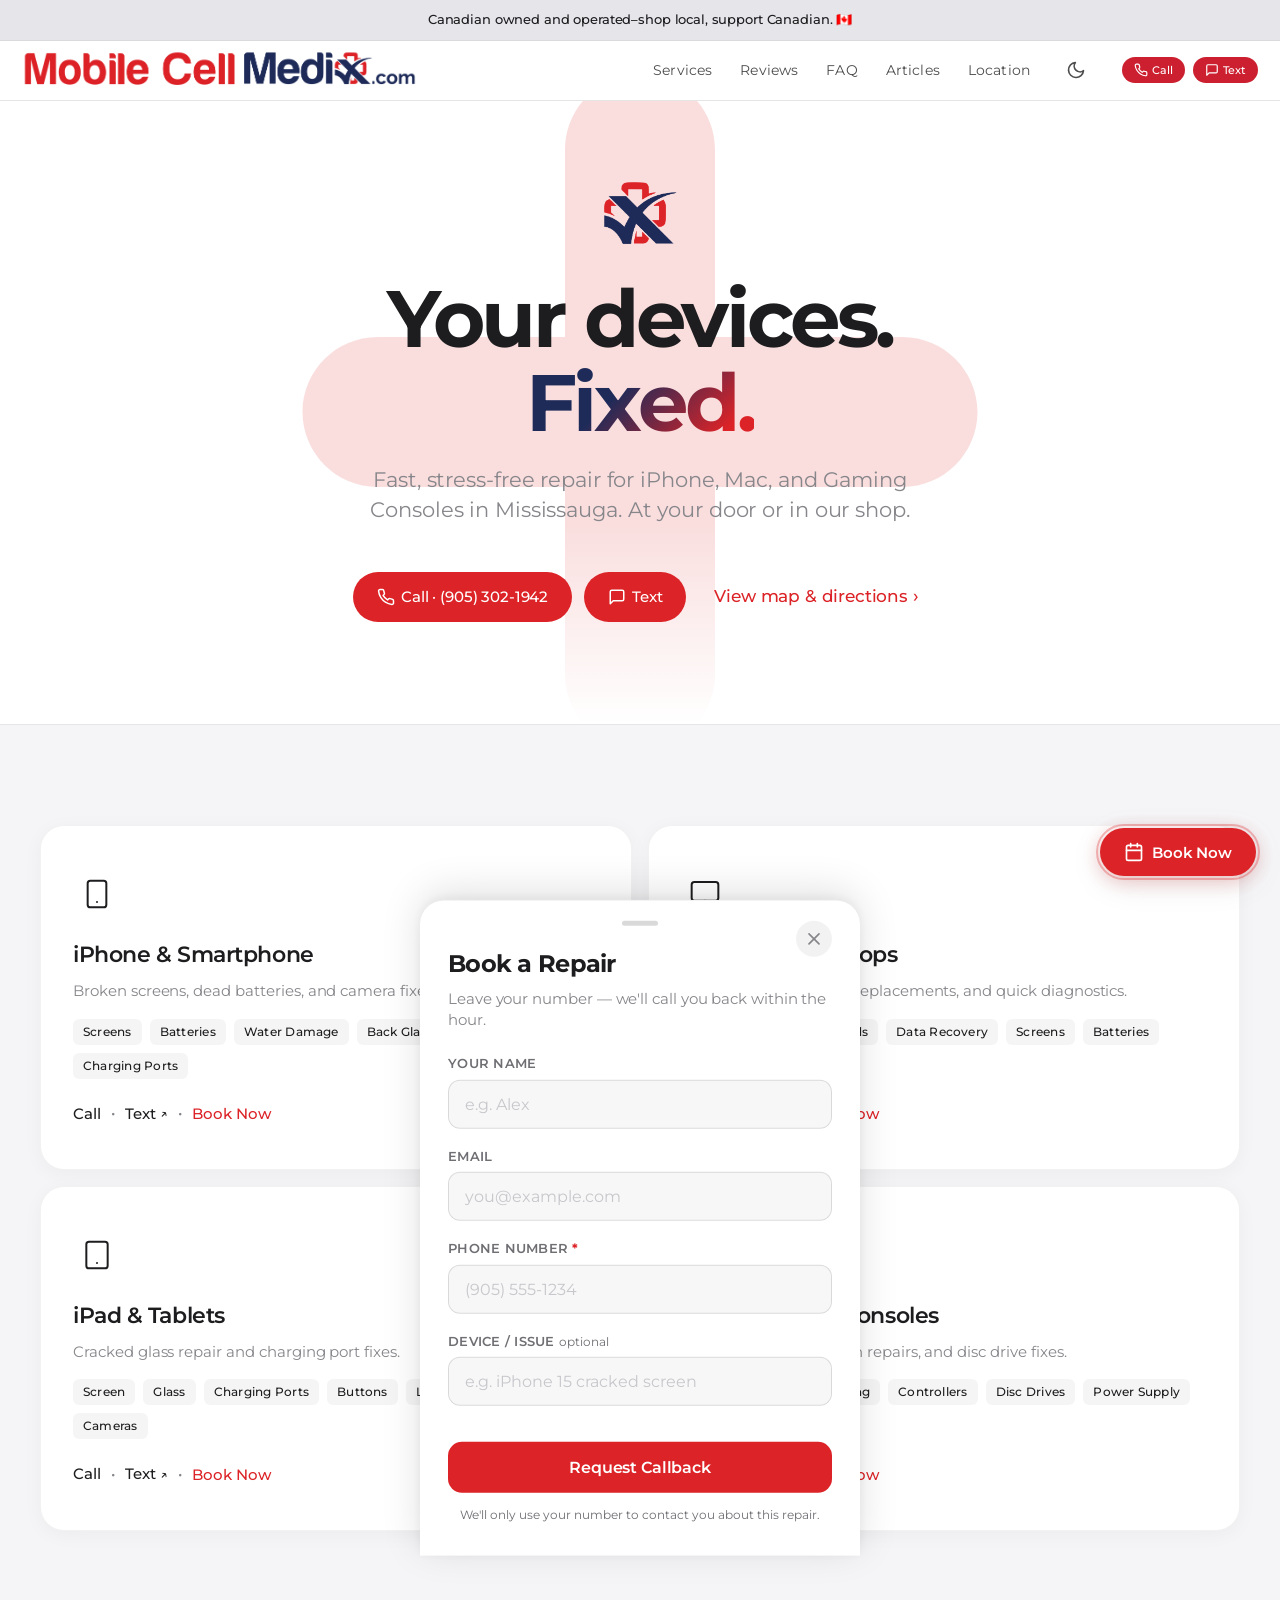
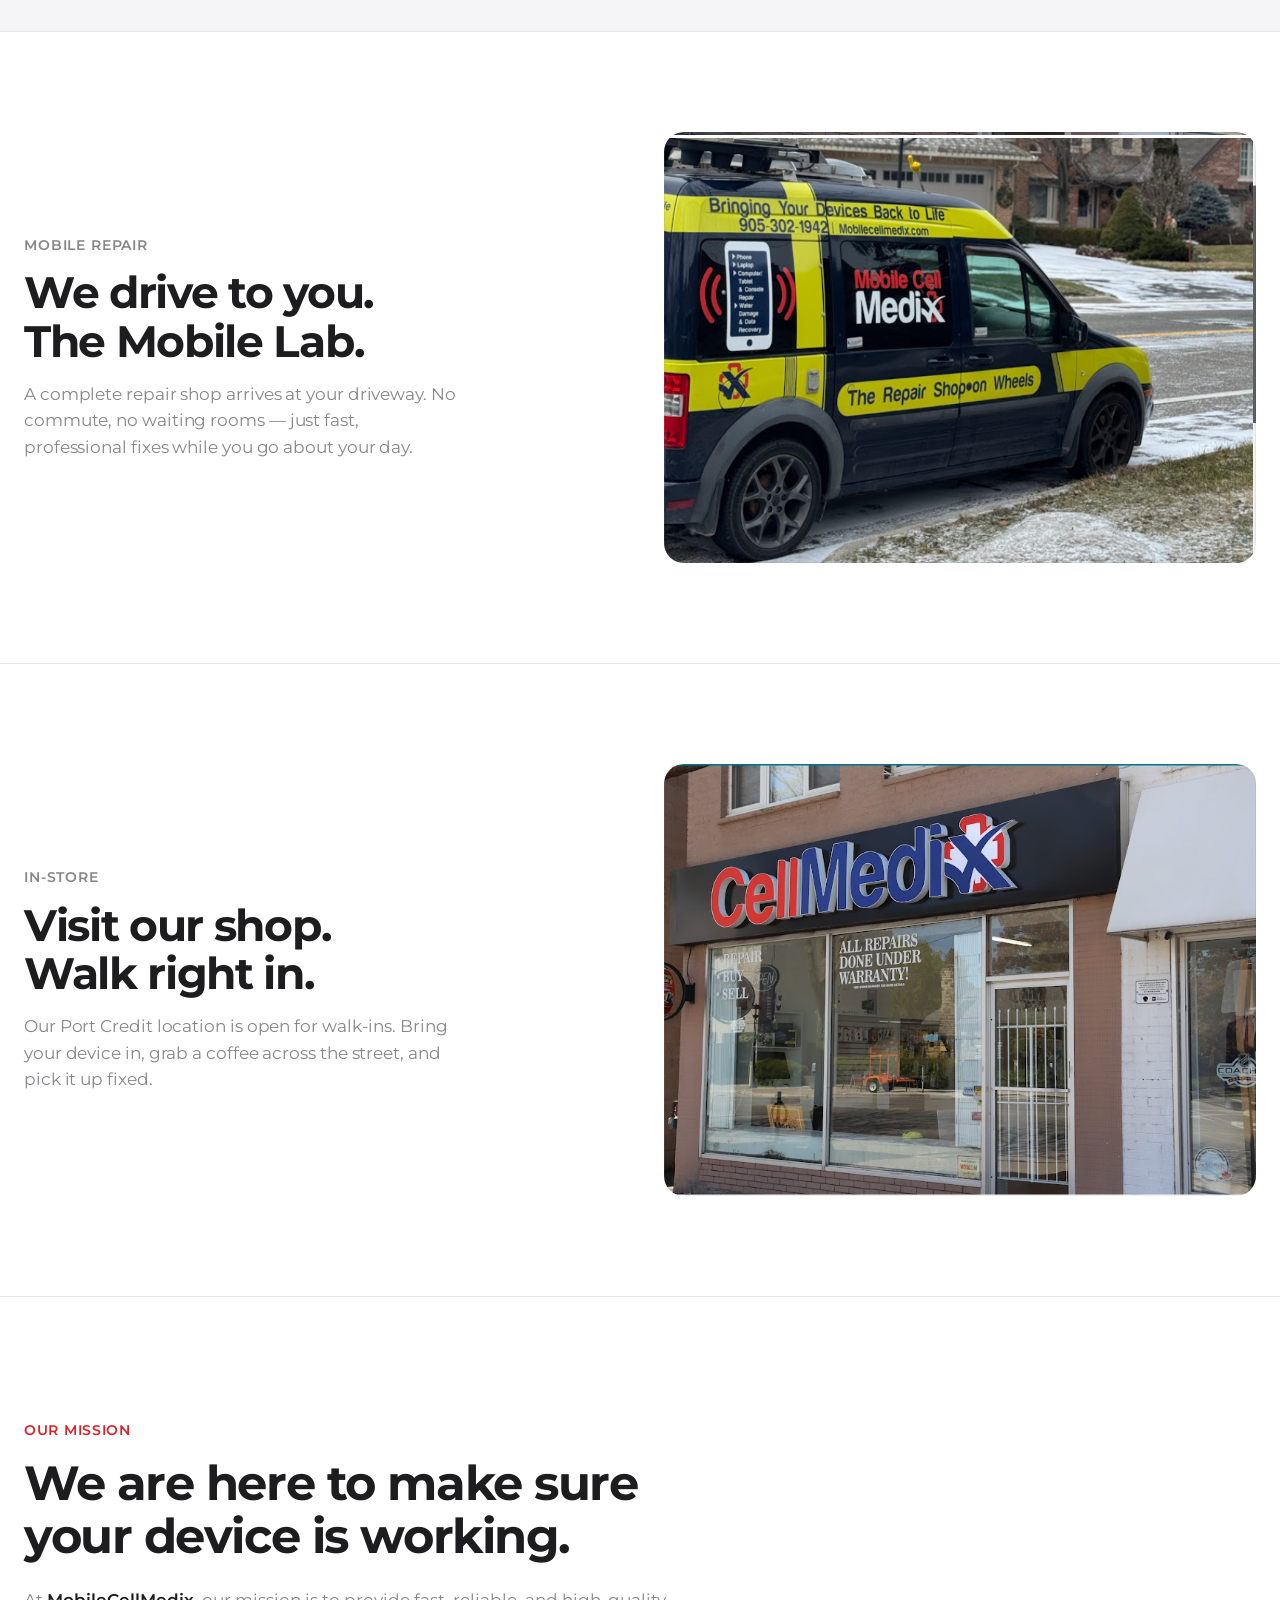
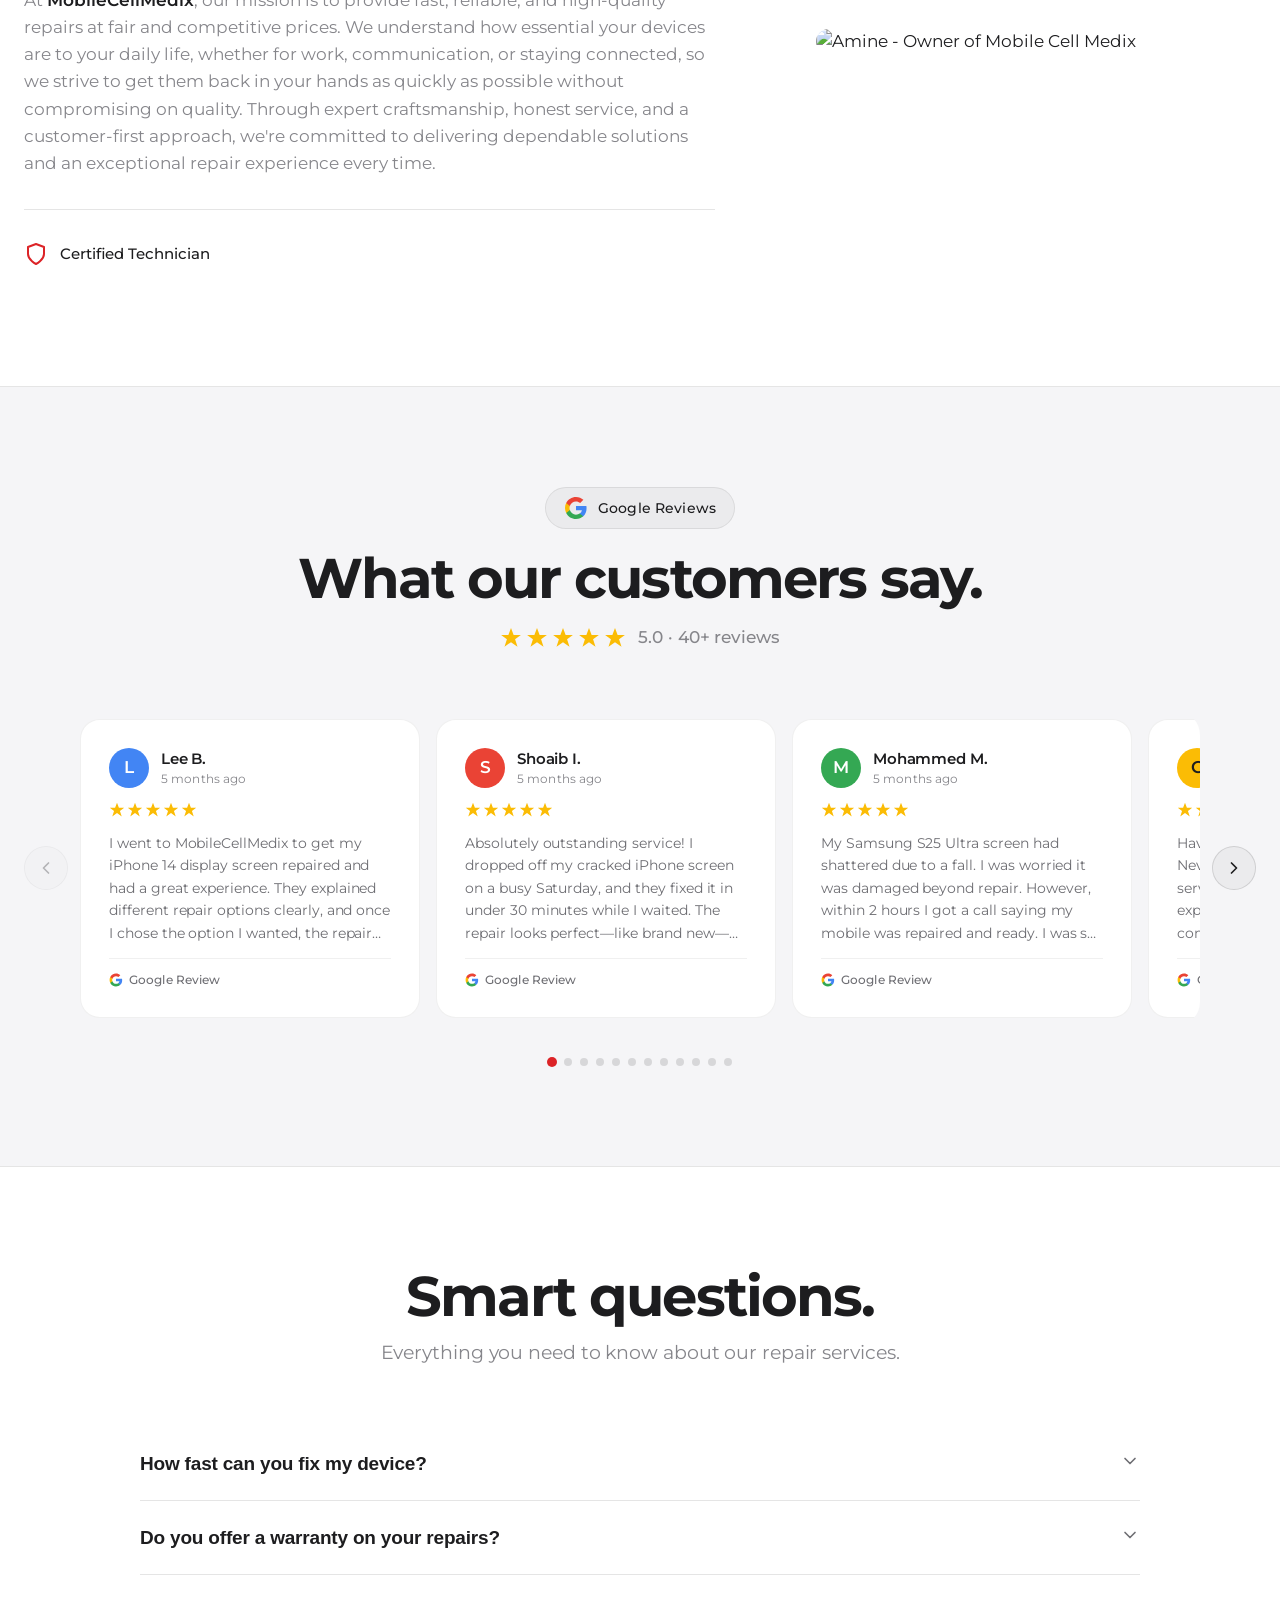
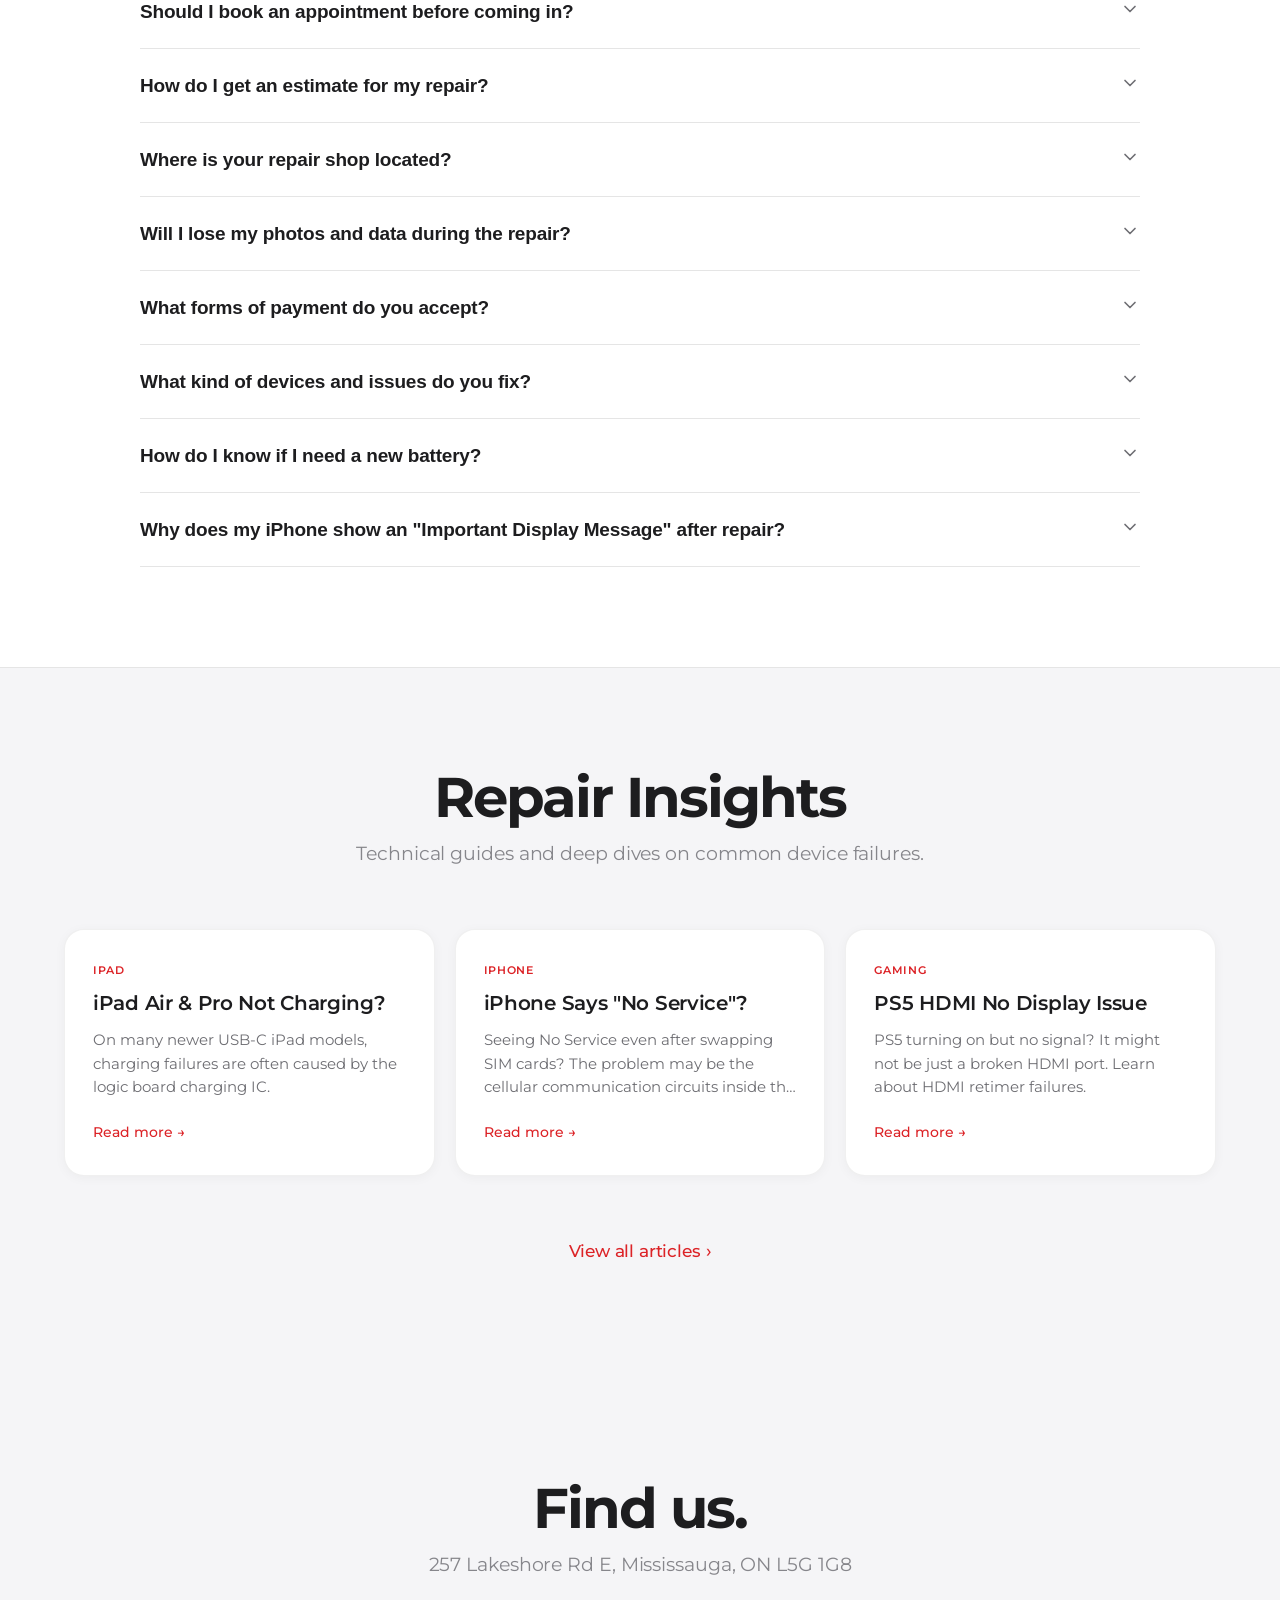
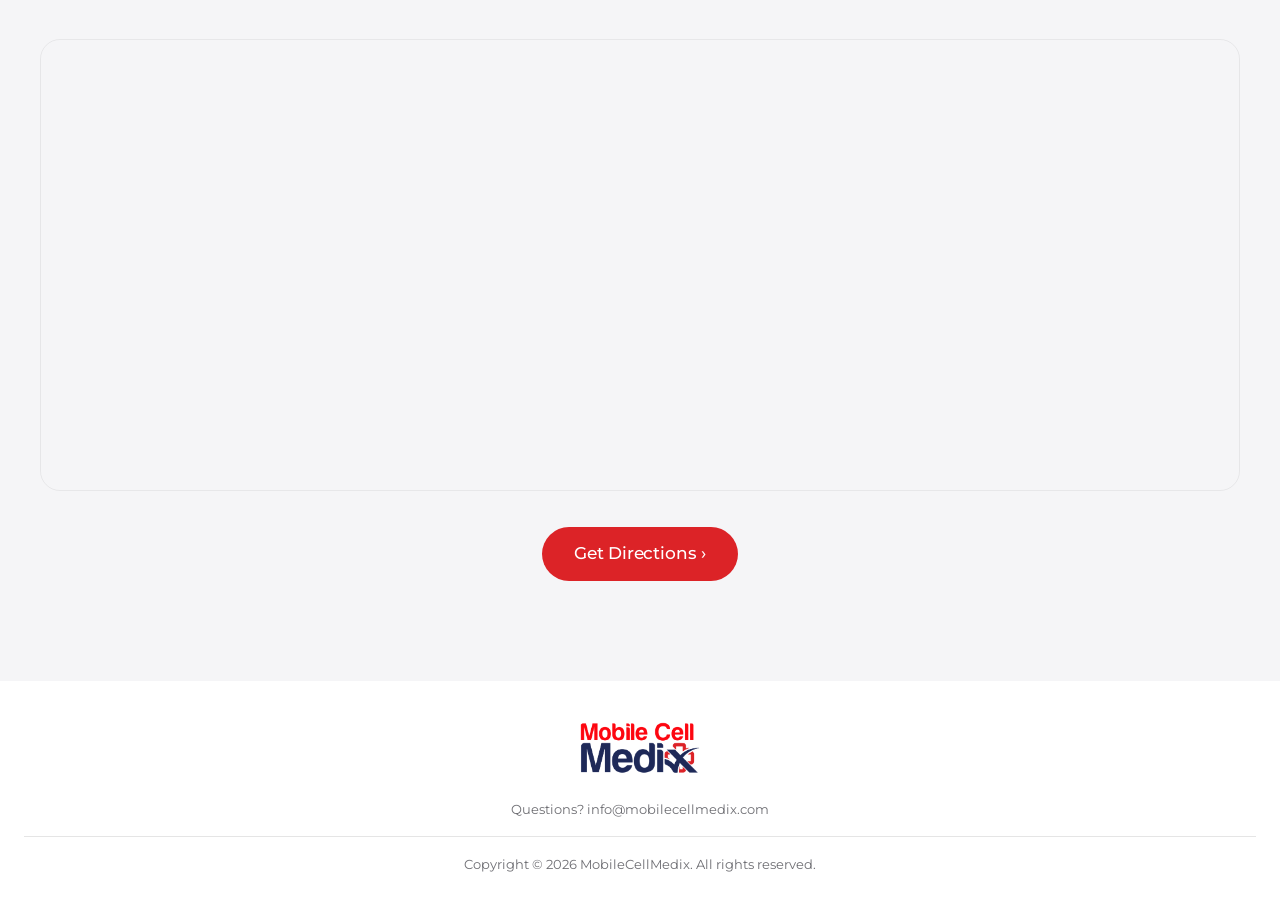
==== commit f471b268: "Add articles section, pages and styles Introduce an Articles hub and a set of article pages with sha" ====
--- a/index.html
+++ b/index.html
@@ -17,8 +17,6 @@
 </head>
 
 <body>
-
-  <body>
     <div class="top-banner">
       Canadian owned and operated–shop local, support Canadian. 🇨🇦
     </div>
@@ -33,6 +31,7 @@
           <a href="#services" class="header-link">Services</a>
           <a href="#reviews" class="header-link">Reviews</a>
           <a href="#faq" class="header-link">FAQ</a>
+          <a href="articles/index.html" class="header-link">Articles</a>
           <a href="#map-section" class="header-link">Location</a>
           <button class="theme-toggle" id="theme-toggle" aria-label="Toggle light/dark mode">
             <svg class="sun-icon" xmlns="http://www.w3.org/2000/svg" width="20" height="20" viewBox="0 0 24 24"
@@ -114,6 +113,10 @@
           </svg>
           FAQ
         </a>
+        <a href="articles/index.html" class="mobile-menu-link">
+          <svg xmlns="http://www.w3.org/2000/svg" width="18" height="18" viewBox="0 0 24 24" fill="none" stroke="currentColor" stroke-width="1.5"><path d="M14 2H6a2 2 0 0 0-2 2v16a2 2 0 0 0 2 2h12a2 2 0 0 0 2-2V8z"/><polyline points="14 2 14 8 20 8"/><line x1="16" y1="13" x2="8" y2="13"/><line x1="16" y1="17" x2="8" y2="17"/></svg>
+          Articles
+        </a>
         <a href="#map-section" class="mobile-menu-link">
           <svg xmlns="http://www.w3.org/2000/svg" width="18" height="18" viewBox="0 0 24 24" fill="none"
             stroke="currentColor" stroke-width="1.5" stroke-linecap="round" stroke-linejoin="round">
@@ -1470,6 +1473,43 @@
 
     <hr class="section-divider" />
 
+    <!-- ========== Repair Insights (Articles Preview) ========== -->
+    <section class="insights-preview-section" id="insights">
+      <div class="insights-container">
+        <div class="section-header reveal">
+          <h2>Repair Insights</h2>
+          <p>Technical guides and deep dives on common device failures.</p>
+        </div>
+
+        <div class="insights-grid">
+          <a href="articles/ipad-not-charging-logic-board.html" class="insight-card reveal">
+            <span class="insight-category">iPad</span>
+            <h3>iPad Air & Pro Not Charging?</h3>
+            <p>On many newer USB-C iPad models, charging failures are often caused by the logic board charging IC.</p>
+            <span class="insight-arrow">Read more →</span>
+          </a>
+
+          <a href="articles/iphone-no-service.html" class="insight-card reveal" style="transition-delay: 0.1s;">
+            <span class="insight-category">iPhone</span>
+            <h3>iPhone Says "No Service"?</h3>
+            <p>Seeing No Service even after swapping SIM cards? The problem may be the cellular communication circuits inside the logic board.</p>
+            <span class="insight-arrow">Read more →</span>
+          </a>
+
+          <a href="articles/ps5-hdmi-no-display.html" class="insight-card reveal" style="transition-delay: 0.2s;">
+            <span class="insight-category">Gaming</span>
+            <h3>PS5 HDMI No Display Issue</h3>
+            <p>PS5 turning on but no signal? It might not be just a broken HDMI port. Learn about HDMI retimer failures.</p>
+            <span class="insight-arrow">Read more →</span>
+          </a>
+        </div>
+        
+        <div class="insights-cta reveal">
+          <a href="articles/index.html" class="btn-secondary">View all articles <span class="chevron">›</span></a>
+        </div>
+      </div>
+    </section>
+
     <!-- ========== Map ========== -->
     <section class="map-section" id="map-section">
       <div class="container">
--- a/styles.css
+++ b/styles.css
@@ -577,14 +577,18 @@
 }
 
 .book-now-trigger {
+  appearance: none;
+  -webkit-appearance: none;
   background: none;
   border: none;
+  outline: none;
   font-family: inherit;
   font-size: inherit;
   font-weight: inherit;
   color: #dc2327;
   padding: 0;
   cursor: pointer;
+  transition: color 0.2s ease;
 }
 
 .book-now-trigger:hover {
@@ -1399,6 +1403,133 @@
   color: #ffffff;
 }
 
+/* ============================================
+   Repair Insights (Articles Preview)
+   ============================================ */
+
+.insights-preview-section {
+  padding: 100px 0;
+  background: #000000;
+}
+
+.insights-container {
+  max-width: 1200px;
+  margin: 0 auto;
+  padding: 0 24px;
+}
+
+.insights-grid {
+  display: grid;
+  grid-template-columns: repeat(3, 1fr);
+  gap: 20px;
+  margin-top: 48px;
+  margin-bottom: 48px;
+}
+
+.insight-card {
+  background: #1c1c1e;
+  border-radius: 20px;
+  padding: 32px 28px;
+  border: 1px solid rgba(255, 255, 255, 0.06);
+  display: flex;
+  flex-direction: column;
+  gap: 12px;
+  text-decoration: none;
+  transition: transform 0.35s cubic-bezier(0.25, 0.46, 0.45, 0.94), box-shadow 0.35s ease, border-color 0.35s ease;
+  position: relative;
+  overflow: hidden;
+}
+
+.insight-card::before {
+  content: "";
+  position: absolute;
+  top: 0;
+  left: 0;
+  right: 0;
+  height: 1px;
+  background: linear-gradient(90deg, transparent, rgba(255, 255, 255, 0.12), transparent);
+  opacity: 0;
+  transition: opacity 0.35s ease;
+}
+
+.insight-card:hover {
+  transform: translateY(-4px);
+  box-shadow: 0 12px 48px rgba(204, 32, 48, 0.12);
+  border-color: rgba(255, 255, 255, 0.12);
+}
+
+.insight-card:hover::before {
+  opacity: 1;
+}
+
+.insight-category {
+  font-size: 11px;
+  font-weight: 600;
+  text-transform: uppercase;
+  letter-spacing: 0.06em;
+  color: #dc2327;
+}
+
+.insight-card h3 {
+  font-size: 20px;
+  font-weight: 600;
+  color: #f5f5f7;
+  letter-spacing: -0.015em;
+  line-height: 1.3;
+}
+
+.insight-card p {
+  font-size: 15px;
+  color: #86868b;
+  line-height: 1.55;
+  display: -webkit-box;
+  -webkit-line-clamp: 3;
+  -webkit-box-orient: vertical;
+  overflow: hidden;
+  flex-grow: 1;
+}
+
+.insight-arrow {
+  font-size: 14px;
+  font-weight: 500;
+  color: #dc2327;
+  margin-top: 12px;
+  display: inline-flex;
+  align-items: center;
+  gap: 4px;
+  transition: gap 0.2s ease;
+}
+
+.insight-card:hover .insight-arrow {
+  gap: 8px;
+}
+
+.insights-cta {
+  display: flex;
+  justify-content: center;
+}
+
+@media (max-width: 900px) {
+  .insights-grid {
+    grid-template-columns: repeat(2, 1fr);
+  }
+}
+
+@media (max-width: 734px) {
+  .insights-preview-section {
+    padding: 72px 0;
+  }
+  
+  .insights-grid {
+    grid-template-columns: 1fr;
+    gap: 16px;
+  }
+  
+  .insight-card {
+    padding: 24px 20px;
+  }
+}
+
 /* ---------- Light Mode Overrides ---------- */
 body.light-mode .top-banner {
   background-color: #e5e5ea;
@@ -1525,6 +1656,14 @@
   color: #1d1d1f;
 }
 
+body.light-mode .book-now-trigger {
+  color: #dc2327;
+}
+
+body.light-mode .book-now-trigger:hover {
+  color: #c41922;
+}
+
 body.light-mode .showcase-media::after {
   border: 1px solid rgba(0, 0, 0, 0.06);
 }
@@ -1535,6 +1674,29 @@
 
 body.light-mode .owner-badge span {
   color: #1d1d1f;
+}
+
+body.light-mode .insights-preview-section {
+  background: #f5f5f7;
+}
+
+body.light-mode .insight-card {
+  background: #ffffff;
+  border-color: rgba(0, 0, 0, 0.06);
+  box-shadow: 0 2px 12px rgba(0, 0, 0, 0.04);
+}
+
+body.light-mode .insight-card:hover {
+  border-color: rgba(0, 0, 0, 0.12);
+  box-shadow: 0 8px 32px rgba(0, 0, 0, 0.08);
+}
+
+body.light-mode .insight-card h3 {
+  color: #1d1d1f;
+}
+
+body.light-mode .insight-card p {
+  color: #6e6e73;
 }
 
 body.light-mode .footer-sep,
